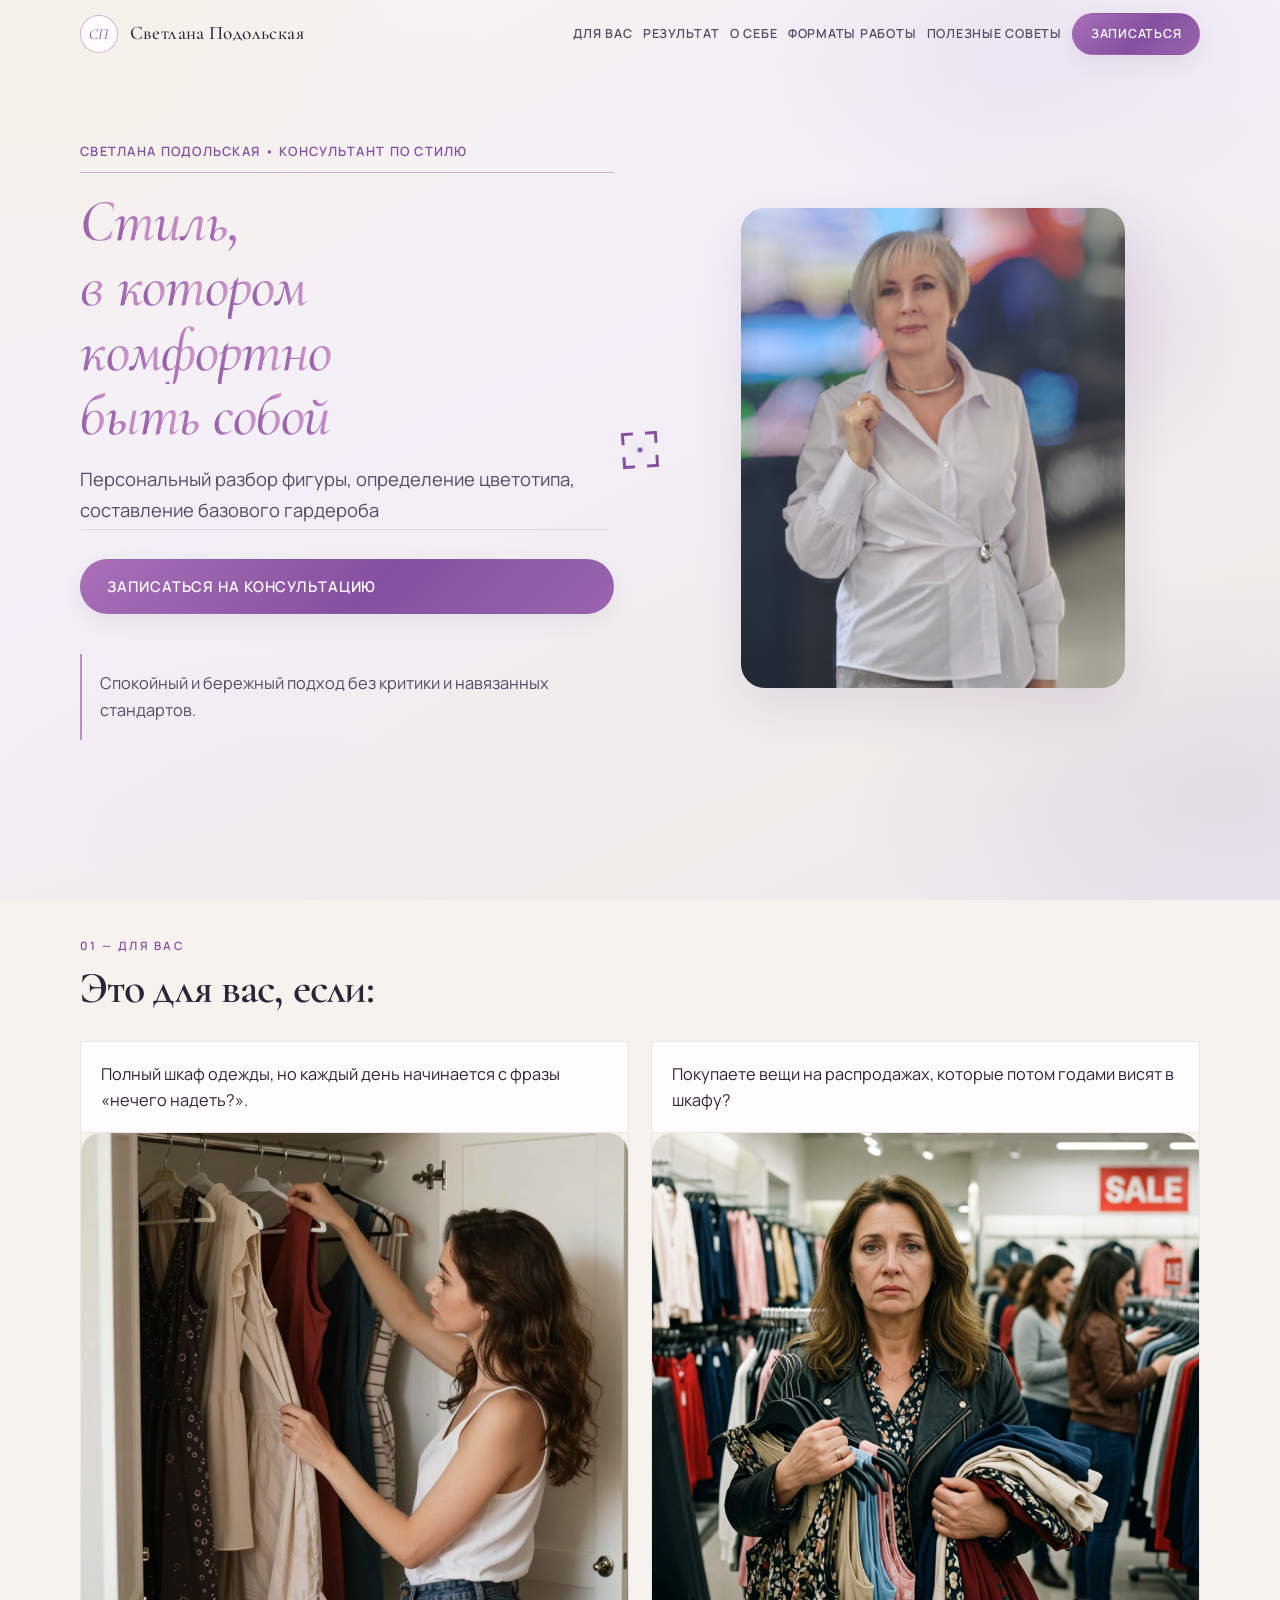
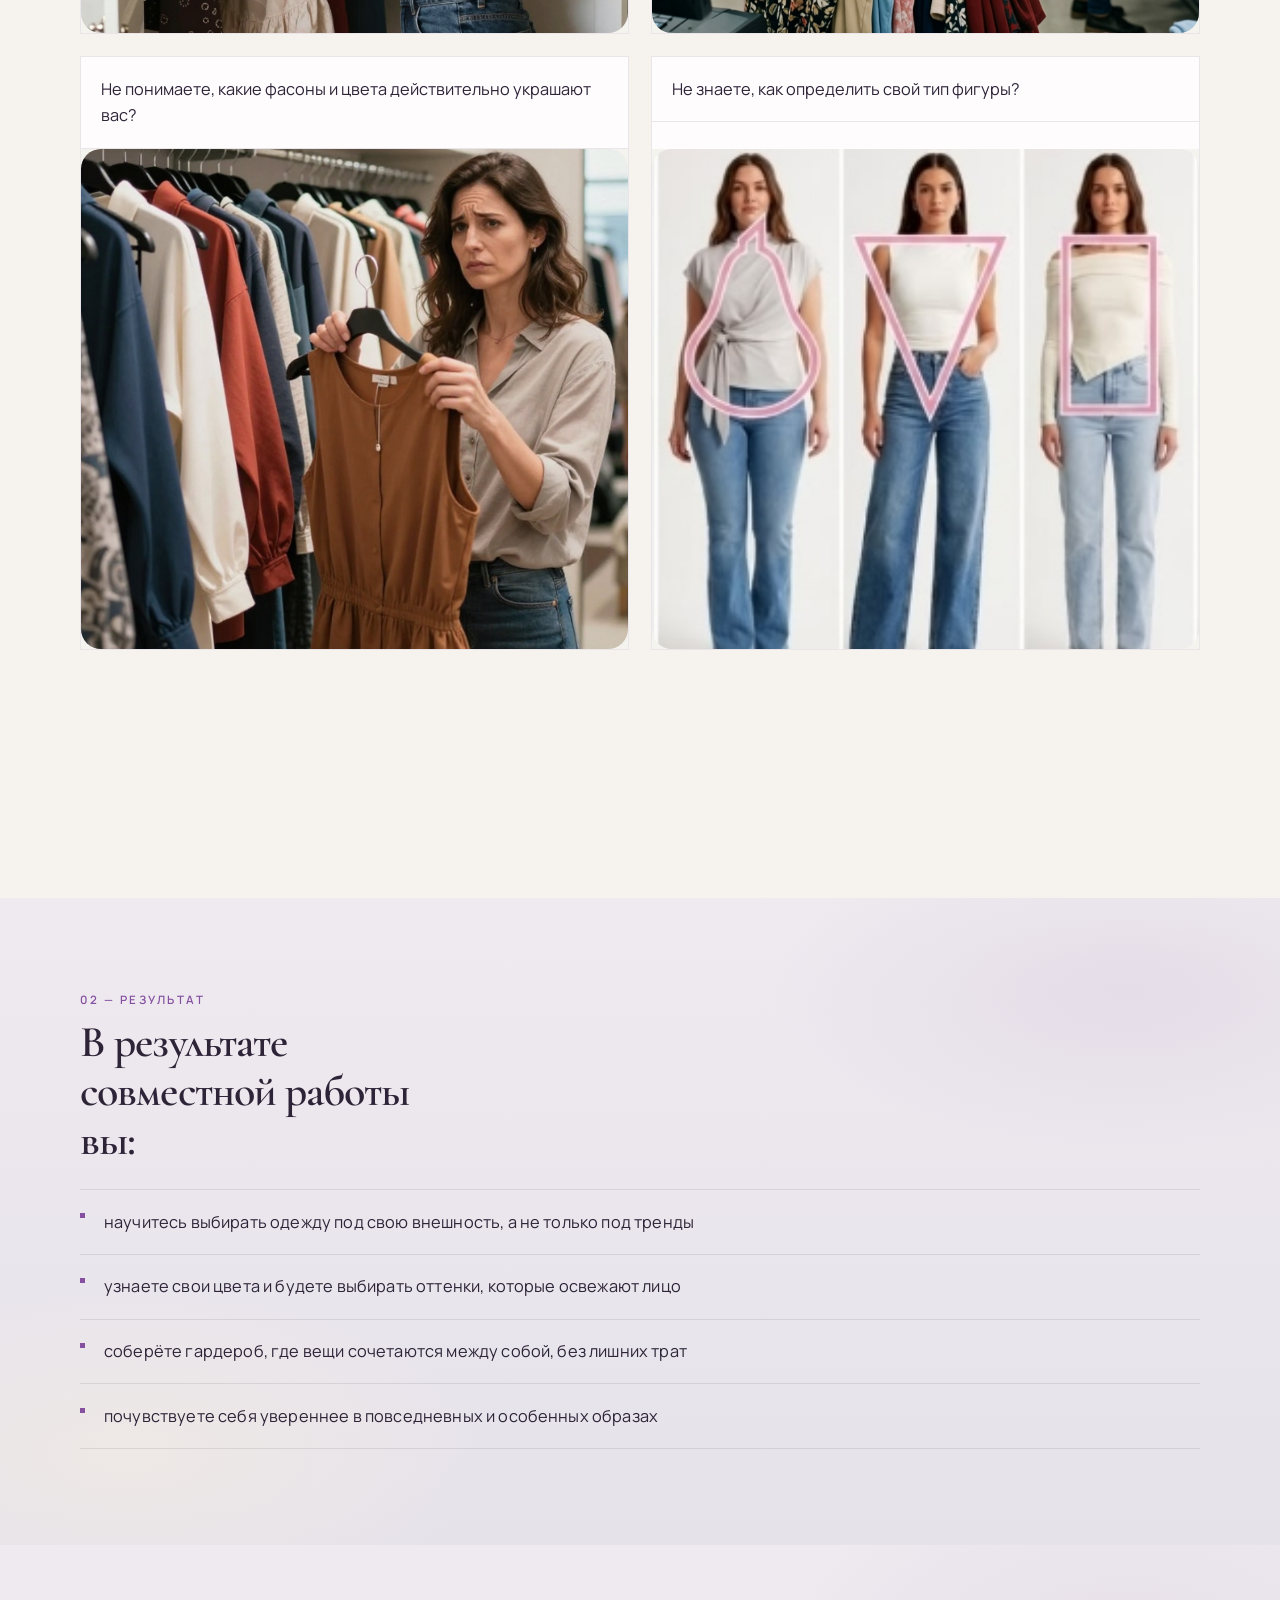
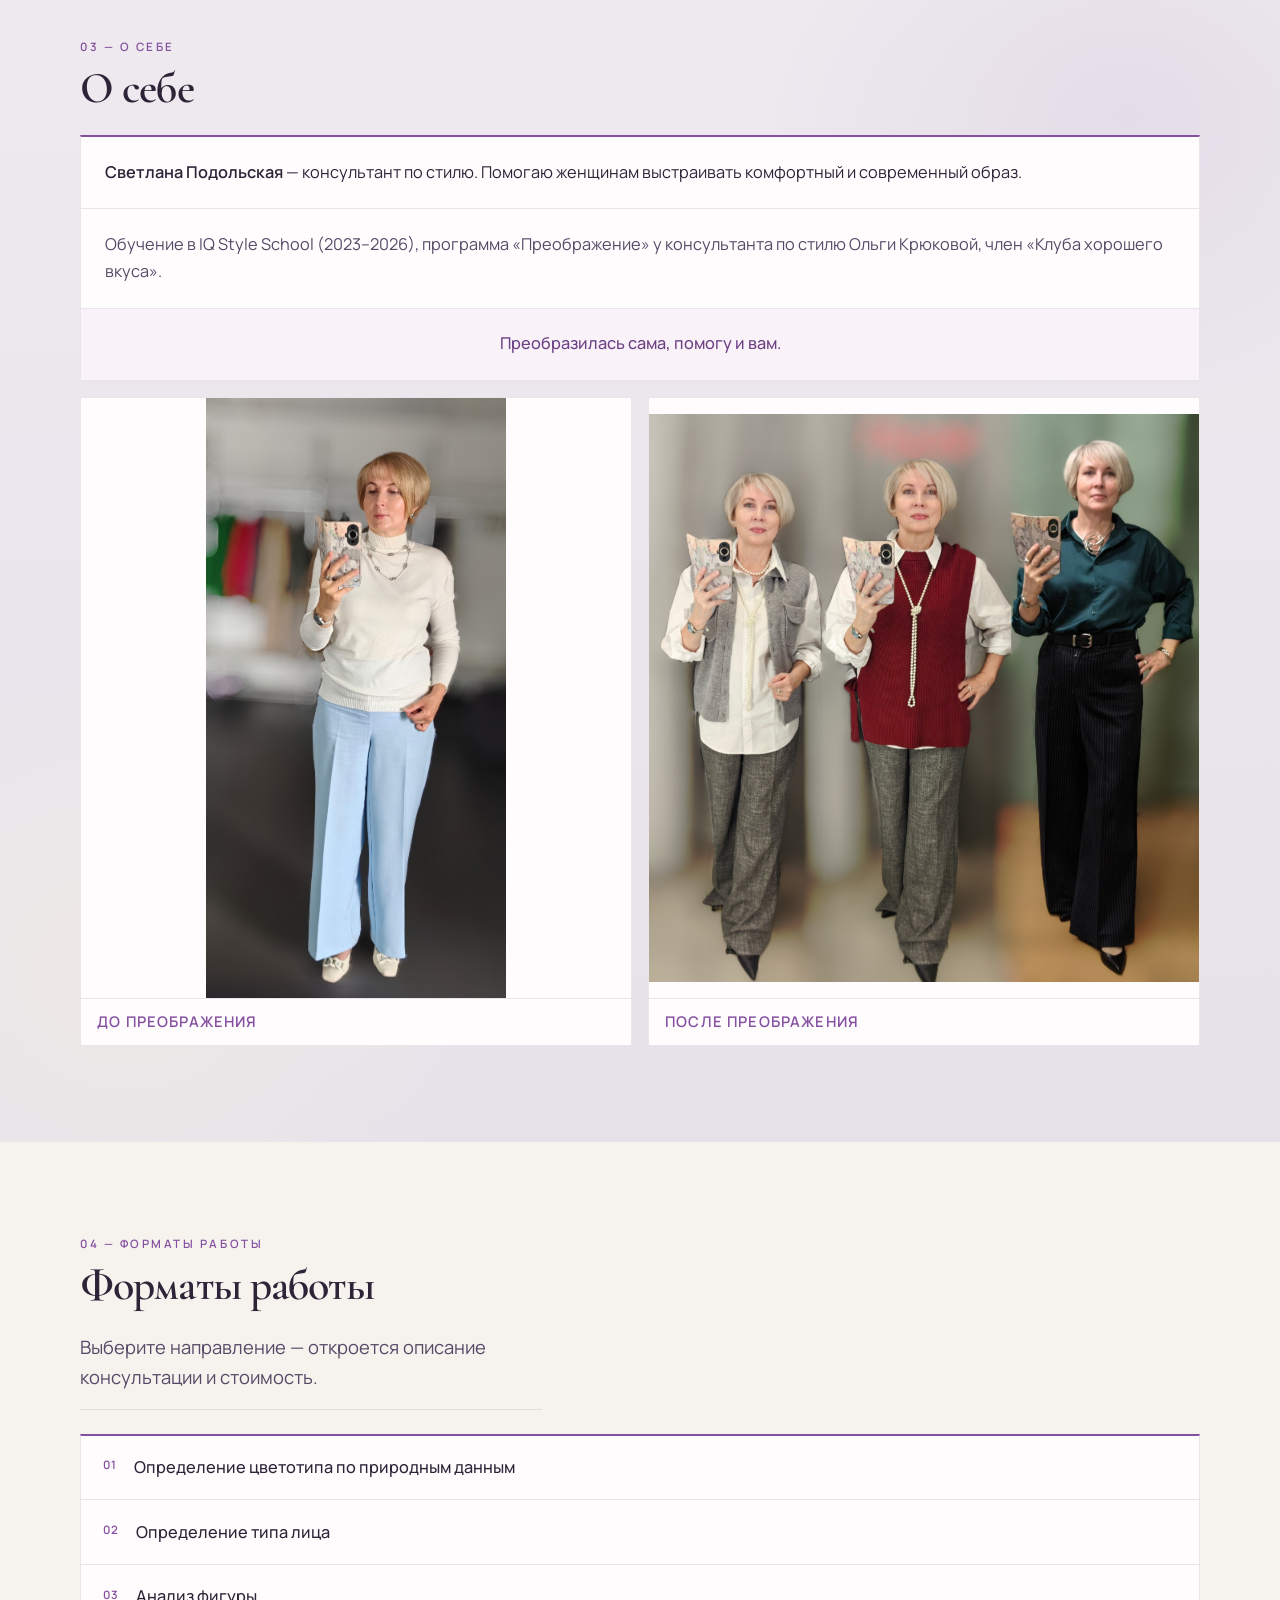
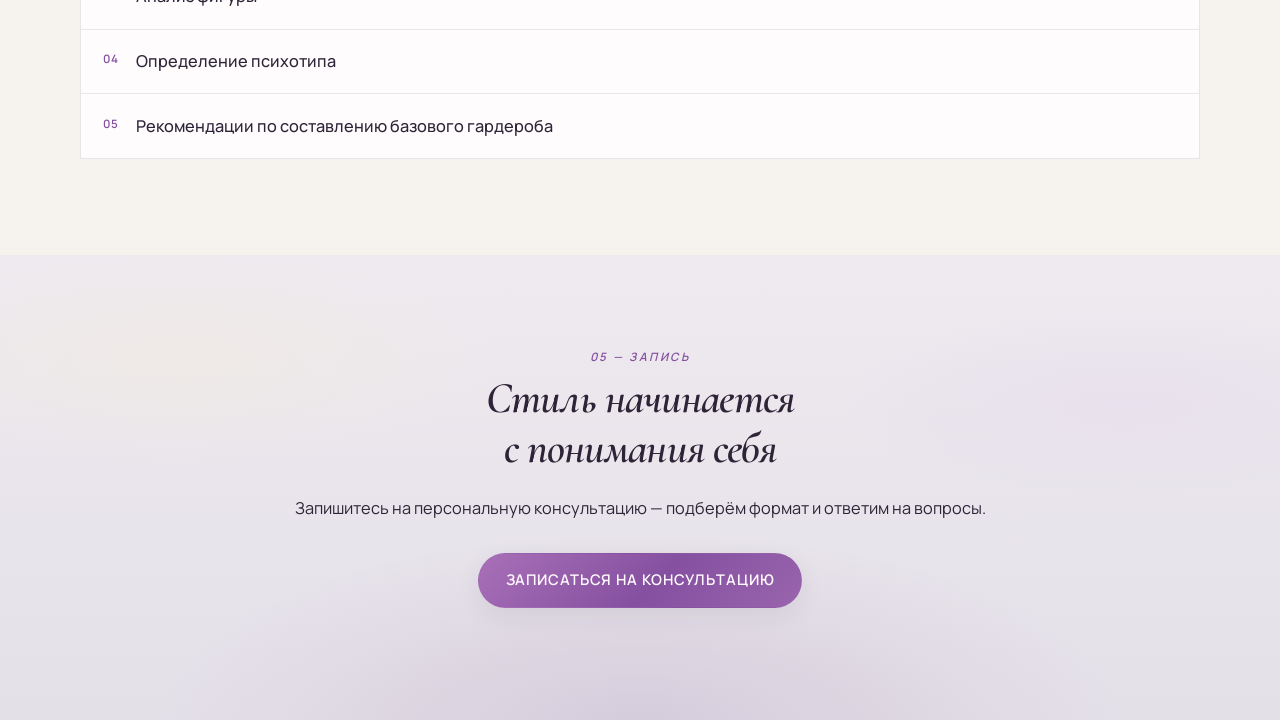
==== index.html @ 1ff4687b "изменили  описание карточке при выборе услуги" ====
﻿<!DOCTYPE html>

<html lang="ru">

<head>

  <meta charset="UTF-8">

  <meta name="viewport" content="width=device-width, initial-scale=1.0">

  <title>Светлана Подольская — консультант по стилю</title>

  <meta name="description" content="Консультации по стилю без давления и шаблонов. Разбор гардероба, подбор цветов и фасонов, бережный подход.">

  <link rel="preconnect" href="https://fonts.googleapis.com">

  <link rel="preconnect" href="https://fonts.gstatic.com" crossorigin>

  <link href="https://fonts.googleapis.com/css2?family=Cormorant+Garamond:ital,wght@0,500;0,600;1,500;1,600&family=Manrope:wght@400;500;600&display=swap" rel="stylesheet">

  <link rel="stylesheet" href="styles.css">

  <link rel="stylesheet" href="gradient-text.css">

  <link rel="stylesheet" href="target-cursor.css">

  <script>document.documentElement.classList.add("js");</script>

</head>

<body>

  <header class="site-header" data-site-header>

    <div class="site-header__bar container">

      <a href="#top" class="site-header__brand">

        <span class="site-header__monogram" aria-hidden="true">СП</span>

        <span class="site-header__name">Светлана Подольская</span>

      </a>

      <button type="button" class="site-header__toggle" data-nav-toggle aria-expanded="false" aria-controls="site-nav-panel">

        <span class="visually-hidden">Меню</span>

        <span class="site-header__toggle-bar" aria-hidden="true"></span>

        <span class="site-header__toggle-bar" aria-hidden="true"></span>

      </button>

      <nav class="site-header__nav" id="site-nav-panel" data-nav-panel aria-label="Основное меню">

        <a href="#requests">Для вас</a>

        <a href="#results">Результат</a>

        <a href="#about">О себе</a>

        <a href="#formats">Форматы работы</a>

        <a href="tips.html">Полезные советы</a>

        <a href="#" class="site-header__nav-cta" data-booking-open>Записаться</a>

      </nav>

    </div>

  </header>



  <header class="hero" id="top">

    <div class="container hero__content">

      <div class="hero__text">

        <p class="hero__meta">Светлана Подольская • консультант по стилю</p>

        <h1 class="split-text gradient-text" data-split-text data-gradient-text>

          <span class="split-line">Стиль,</span>

          <span class="split-line">в котором</span>

          <span class="split-line">комфортно</span>

          <span class="split-line">быть собой</span>

        </h1>

        <p class="lead">Персональный разбор фигуры, определение цветотипа, составление базового гардероба</p>

        <a href="#" class="btn" data-booking-open>Записаться на консультацию</a>

        <p class="hero__note">Спокойный и бережный подход без критики и навязанных стандартов.</p>

      </div>

      <div class="hero__photo" aria-label="Фото Светланы">

        <img src="image/Sveta2.jpg" alt="Светлана Подольская, консультант по стилю" width="720" height="900">

      </div>

    </div>

  </header>



  <main>

    <section class="section" id="requests">

      <div class="container">

        <h2 class="reveal section-title">Это для вас, если:</h2>

        <div class="for-you-gallery reveal-stagger" role="group" aria-label="Ситуации, с которыми можно обратиться">

          <article class="for-you-card reveal">

            <p class="for-you-card__text">Полный шкаф одежды, но каждый день начинается с фразы «нечего надеть?».</p>

            <div class="for-you-card__media">

              <img src="image/1%20skaf.jpg" alt="Переполненный шкаф с одеждой" width="800" height="500" loading="lazy">

            </div>

          </article>

          <article class="for-you-card reveal">

            <p class="for-you-card__text">Покупаете вещи на распродажах, которые потом годами висят в шкафу?</p>

            <div class="for-you-card__media">

              <img src="image/2sale.jpg" alt="Одежда, купленная на распродаже" width="800" height="500" loading="lazy">

            </div>

          </article>

          <article class="for-you-card reveal">

            <p class="for-you-card__text">Не понимаете, какие фасоны и цвета действительно украшают вас?</p>

            <div class="for-you-card__media">

              <img src="image/3color.jpg" alt="Подбор цветов в гардеробе" width="800" height="500" loading="lazy">

            </div>

          </article>

          <article class="for-you-card reveal">

            <p class="for-you-card__text">Не знаете, как определить свой тип фигуры?</p>

            <div class="for-you-card__media">

              <img src="image/4.body2.jpg" alt="Определение типа фигуры" width="800" height="500" loading="lazy">

            </div>

          </article>

        </div>

        <p class="section__note reveal">Часто вещи не работают из‑за импульсных покупок, трендов «не про вас» и цветов, которые глушат внешность — с этим мы и разбираемся на консультации.</p>

      </div>

    </section>



    <section class="section section--alt" id="results">

      <div class="container">

        <h2 class="reveal section-title">В результате совместной работы вы:</h2>

        <ul class="list reveal-stagger">

          <li class="reveal">научитесь выбирать одежду под свою внешность, а не только под тренды</li>

          <li class="reveal">узнаете свои цвета и будете выбирать оттенки, которые освежают лицо</li>

          <li class="reveal">соберёте гардероб, где вещи сочетаются между собой, без лишних трат</li>

          <li class="reveal">почувствуете себя увереннее в повседневных и особенных образах</li>

        </ul>

      </div>

    </section>



    <section class="section section--alt" id="about">

      <div class="container">

        <h2 class="reveal section-title">О себе</h2>

        <div class="about__content reveal">

          <div class="about__intro">

            <p class="about__lead"><strong>Светлана Подольская</strong> — консультант по стилю. Помогаю женщинам выстраивать комфортный и современный образ.</p>

            <p class="about__creds">Обучение в IQ Style School (2023–2026), программа «Преображение» у консультанта по стилю Ольги Крюковой, член «Клуба хорошего вкуса».</p>

            <p class="about__tagline">Преобразилась сама, помогу и вам.</p>

          </div>

          <div class="about-ba reveal-stagger" role="group" aria-label="Фотографии из практики">

          <figure class="about-ba__item reveal">

            <img src="image/to11.jpg" alt="До преображения" width="600" height="600" loading="lazy">

            <figcaption>До преображения</figcaption>

          </figure>

          <figure class="about-ba__item reveal">

            <img src="image/after2.jpg" alt="После преображения" width="600" height="600" loading="lazy">

            <figcaption>После преображения</figcaption>

          </figure>

          </div>

        </div>

      </div>

    </section>



    <section class="section" id="formats">

      <div class="container">

        <h2 class="reveal section-title">Форматы работы</h2>

        <p class="section-lead reveal">Выберите направление — откроется описание консультации и стоимость.</p>

        <div class="service-grid reveal-stagger" role="list">

          <button type="button" class="service-card reveal" data-service="colortype" role="listitem">

            <span class="service-card__num">01</span>

            <span class="service-card__title">Определение цветотипа по природным данным</span>

          </button>

          <button type="button" class="service-card reveal" data-service="face" role="listitem">

            <span class="service-card__num">02</span>

            <span class="service-card__title">Определение типа лица</span>

          </button>

          <button type="button" class="service-card reveal" data-service="figure" role="listitem">

            <span class="service-card__num">03</span>

            <span class="service-card__title">Анализ фигуры</span>

          </button>

          <button type="button" class="service-card reveal" data-service="psychotype" role="listitem">

            <span class="service-card__num">04</span>

            <span class="service-card__title">Определение психотипа</span>

          </button>

          <button type="button" class="service-card reveal" data-service="wardrobe" role="listitem">

            <span class="service-card__num">05</span>

            <span class="service-card__title">Рекомендации по составлению базового гардероба</span>

          </button>

        </div>

      </div>

    </section>

  </main>



  <footer class="section final" id="contact">

    <div class="container">

      <h2 class="reveal section-title">Стиль начинается<br>с понимания себя</h2>

      <p class="reveal">

        Запишитесь на персональную консультацию — подберём формат и ответим на вопросы.

      </p>

      <a href="#" class="btn reveal" data-booking-open>Записаться на консультацию</a>

    </div>

  </footer>

  <div class="service-modal" id="service-modal" hidden aria-hidden="true">

    <div class="service-modal__backdrop" data-service-close tabindex="-1" aria-hidden="true"></div>

    <div class="service-modal__dialog" role="dialog" aria-modal="true" aria-labelledby="service-modal-title">

      <button type="button" class="service-modal__close" data-service-close aria-label="Закрыть">

        <span aria-hidden="true">&times;</span>

      </button>

      <h2 class="service-modal__title" id="service-modal-title"></h2>

      <p class="service-modal__desc" id="service-modal-desc"></p>

      <div class="service-modal__meta">

        <p class="service-modal__price-row"><span>Стоимость услуги</span> <strong id="service-modal-price"></strong></p>

        <p class="service-modal__format-row"><span>Формат</span> онлайн / офлайн</p>

      </div>

      <button type="button" class="btn btn--full" data-service-booking>Записаться на консультацию</button>

    </div>

  </div>

  <div class="booking-modal" id="booking-modal" hidden aria-hidden="true">

    <div class="booking-modal__backdrop" data-booking-close tabindex="-1" aria-hidden="true"></div>

    <div class="booking-modal__dialog" role="dialog" aria-modal="true" aria-labelledby="booking-modal-title">

      <button type="button" class="booking-modal__close" data-booking-close aria-label="Закрыть">

        <span aria-hidden="true">&times;</span>

      </button>

      <h2 class="booking-modal__title" id="booking-modal-title">Запись на консультацию</h2>

      <p class="booking-modal__lead">Оставьте контакты — свяжусь с вами, чтобы обсудить запрос.</p>



      <form class="booking-form" id="booking-form" novalidate>

        <input type="hidden" name="_subject" value="Новая заявка с сайта — консультация">

        <input type="hidden" name="_template" value="table">

        <input type="hidden" name="_captcha" value="false">

        <input type="hidden" name="_replyto" value="">

        <input type="text" name="_honey" class="visually-hidden" tabindex="-1" autocomplete="off" aria-hidden="true">

        <div class="booking-form__field">

          <label class="booking-form__label" for="booking-name">Имя</label>

          <input class="booking-form__input" type="text" id="booking-name" name="name" autocomplete="name" required placeholder="Как к вам обращаться">

        </div>

        <div class="booking-form__field">

          <label class="booking-form__label" for="booking-email">Почта</label>

          <input class="booking-form__input" type="email" id="booking-email" name="email" autocomplete="email" required placeholder="example@mail.ru">

        </div>

        <div class="booking-form__field">

          <label class="booking-form__label" for="booking-phone">Номер телефона</label>

          <input class="booking-form__input" type="tel" id="booking-phone" name="phone" autocomplete="tel" required placeholder="+7 (___) ___-__-__">

        </div>

        <fieldset class="booking-form__field booking-form__field--services">

          <legend class="booking-form__label">Выберите услугу</legend>

          <div class="booking-form__services" id="booking-services">

            <label class="booking-form__checkbox">

              <input type="radio" name="service" value="colortype" required>

              <span>Определение цветотипа по природным данным — 3 тыс. руб.</span>

            </label>

            <label class="booking-form__checkbox">

              <input type="radio" name="service" value="face">

              <span>Определение типа лица — 3 тыс. руб.</span>

            </label>

            <label class="booking-form__checkbox">

              <input type="radio" name="service" value="figure">

              <span>Анализ фигуры — 3 тыс. руб.</span>

            </label>

            <label class="booking-form__checkbox">

              <input type="radio" name="service" value="psychotype">

              <span>Определение психотипа — 3 тыс. руб.</span>

            </label>

            <label class="booking-form__checkbox">

              <input type="radio" name="service" value="wardrobe">

              <span>Рекомендации по составлению базового гардероба — 3 тыс. руб.</span>

            </label>

            <label class="booking-form__checkbox booking-form__checkbox--package">

              <input type="radio" name="service" value="package">

              <span>Полный пакет услуг — 12 тыс. руб.</span>

            </label>

          </div>

        </fieldset>

        <div class="booking-form__field">

          <label class="booking-form__label" for="booking-purpose">Дополнительно <span class="booking-form__optional">(необязательно)</span></label>

          <textarea class="booking-form__input booking-form__textarea" id="booking-purpose" name="purpose" rows="3" placeholder="Например: удобное время для связи, особые пожелания"></textarea>

        </div>

        <div class="booking-form__field booking-form__field--checkbox">

          <label class="booking-form__checkbox">

            <input type="checkbox" id="booking-consent" name="consent" value="Да" required>

            <span>Даю согласие на обработку моих персональных данных</span>

          </label>

        </div>

        <p class="booking-form__error" id="booking-form-error" hidden></p>

        <p class="booking-form__success" id="booking-form-success" hidden>Спасибо! Заявка отправлена. Скоро свяжусь с вами.</p>

        <button type="submit" class="btn btn--full booking-form__submit" id="booking-submit">Отправить заявку</button>

      </form>

    </div>

  </div>



  <script src="https://cdn.jsdelivr.net/npm/gsap@3.12.7/dist/gsap.min.js" defer></script>

  <script src="target-cursor.js" defer></script>

  <script src="split-text.js" defer></script>

  <script src="gradient-text.js" defer></script>

  <script src="nav.js" defer></script>

  <script src="form-config.js" defer></script>

  <script src="service-modal.js" defer></script>

  <script src="booking-modal.js" defer></script>

  <script src="script.js" defer></script>

</body>

</html>
---- styles.css ----
:root {
  /* фон: кремово-бежевый + фиолетово-лавандовый, без зерна */
  --cream: #f6f3ef;
  --beige: #f0ede8;
  --beige-deep: #e8e5de;
  --blush: #f0ecef;
  --blush-deep: #e8e4ea;
  --rose-mist: #f5e8f0;
  --section-alt: #eeeaef;
  --color-card-surface: #faf8f5;
  --color-card-inner: #f5f3ee;
  --gradient-page:
    radial-gradient(ellipse 58% 50% at 5% 8%, rgba(245, 240, 232, 0.95) 0%, transparent 58%),
    radial-gradient(ellipse 52% 46% at 95% 88%, rgba(109, 66, 133, 0.08) 0%, transparent 56%),
    radial-gradient(ellipse 44% 38% at 80% 6%, rgba(228, 215, 238, 0.48) 0%, transparent 54%),
    radial-gradient(ellipse 38% 34% at 18% 90%, rgba(245, 232, 242, 0.32) 0%, transparent 52%),
    linear-gradient(155deg, #f7f4ef 0%, #f3eff8 42%, #f0ece8 78%, #ebe8f2 100%);
  --gradient-section:
    radial-gradient(ellipse 50% 44% at 88% 14%, rgba(133, 80, 160, 0.08) 0%, transparent 56%),
    radial-gradient(ellipse 52% 48% at 10% 86%, rgba(240, 235, 228, 0.75) 0%, transparent 54%),
    linear-gradient(180deg, #eeeaef 0%, #e6e2ea 100%);
  --gradient-nav-band:
    radial-gradient(ellipse 85% 100% at 50% 50%, rgba(109, 66, 133, 0.06) 0%, transparent 72%),
    linear-gradient(90deg, rgba(247, 243, 236, 0.72) 0%, rgba(240, 232, 246, 0.58) 50%, rgba(245, 240, 248, 0.68) 100%);
  --gradient-final:
    radial-gradient(ellipse 65% 70% at 50% 100%, rgba(109, 66, 133, 0.12) 0%, transparent 58%),
    radial-gradient(ellipse 48% 42% at 14% 22%, rgba(240, 235, 228, 0.7) 0%, transparent 55%),
    radial-gradient(ellipse 42% 38% at 88% 32%, rgba(228, 215, 238, 0.38) 0%, transparent 52%),
    linear-gradient(180deg, #eeeaef 0%, #e4e0e8 100%);
  --gradient-color-examples:
    radial-gradient(ellipse 70% 55% at 50% 35%, rgba(252, 250, 246, 0.92) 0%, transparent 65%),
    radial-gradient(ellipse 58% 48% at 92% 78%, rgba(133, 80, 160, 0.06) 0%, transparent 58%),
    linear-gradient(180deg, #f2f0e9 0%, #ebe8f2 100%);
  --glass: rgba(255, 252, 248, 0.64);
  --glass-border: rgba(255, 255, 255, 0.8);
  --glass-blur: blur(14px);
  --gradient-btn: linear-gradient(135deg, #a970b8 0%, #8550a0 55%, #9a65ad 100%);
  --gradient-btn-hover: linear-gradient(135deg, #9b62ab 0%, #744391 55%, #8d58a0 100%);
  /* текст */
  --ink: #2e2438;
  --ink-muted: #564a66;
  --ink-soft: #756882;
  /* акцент: фиолетовый */
  --violet: #8550a0;
  --violet-deep: #6d4285;
  --violet-hover: #5c3670;
  --accent: var(--violet);
  --accent-muted: #b88fc9;
  --paper: #fffcfe;
  --on-accent: #fffafd;
  --line: rgba(46, 36, 56, 0.1);
  --line-strong: rgba(133, 80, 160, 0.4);
  --shadow: 0 18px 50px rgba(109, 66, 133, 0.12);
  --shadow-soft: 0 8px 24px rgba(46, 36, 56, 0.07);
  --header-h: 4.25rem;
  /* типографика */
  --font-display: "Cormorant Garamond", "Times New Roman", serif;
  --font-body: "Manrope", "Segoe UI", sans-serif;
  --text-body: 1.02rem;
  --text-small: 0.92rem;
  --text-label: 0.72rem;
  --text-lead: clamp(1.05rem, 2vw, 1.15rem);
  --text-h1: clamp(2.4rem, 5.5vw, 3.75rem);
  --text-h2: clamp(1.85rem, 3.8vw, 2.75rem);
  --text-h3: 1.05rem;
  --text-card: 1.15rem;
  --text-faq-quote: 1.25rem;
  --radius: 1.25rem;
  --radius-sharp: 0;
  --radius-ui: 0.2rem;
  --radius-pill: 999px;
  /* legacy aliases */
  --milk: var(--cream);
  --powder: var(--blush-deep);
  --warm-gray: var(--ink-soft);
  --text: var(--ink);
  --white: var(--paper);
  --wine: var(--violet);
  --wine-hover: var(--violet-hover);
  --champagne: var(--accent-muted);
}

*,
*::before,
*::after {
  box-sizing: border-box;
}

html {
  scroll-behavior: smooth;
}

html,
body {
  margin: 0;
  padding: 0;
}

body {
  font-family: var(--font-body);
  color: var(--ink);
  background-color: var(--cream);
  background-image: var(--gradient-page);
  background-attachment: fixed;
  line-height: 1.75;
  font-size: var(--text-body);
}

body.nav-open,
body.booking-open,
body.service-open {
  overflow: hidden;
}

.visually-hidden {
  position: absolute;
  width: 1px;
  height: 1px;
  padding: 0;
  margin: -1px;
  overflow: hidden;
  clip: rect(0, 0, 0, 0);
  white-space: nowrap;
  border: 0;
}

img {
  max-width: 100%;
  display: block;
  border-radius: var(--radius);
}

.container {
  width: min(1120px, 92%);
  margin: 0 auto;
}

.section {
  padding: clamp(4rem, 10vw, 6rem) 0;
  position: relative;
}

.section[id],
.hero[id] {
  scroll-margin-top: calc(var(--header-h) + 1rem);
}

.section--alt {
  background-color: var(--section-alt);
  background-image: var(--gradient-section);
}

.section-title {
  max-width: 18ch;
}

#requests h2::before,
#results h2::before,
#about h2::before,
#formats h2::before,
#contact h2::before,
#tips h1::before {
  display: block;
  font-family: var(--font-body);
  font-size: var(--text-label);
  font-weight: 600;
  letter-spacing: 0.22em;
  text-transform: uppercase;
  color: var(--violet);
  margin-bottom: 0.65rem;
}

#requests h2::before { content: "01 — для вас"; }
#results h2::before { content: "02 — результат"; }
#about h2::before { content: "03 — о себе"; }
#formats h2::before { content: "04 — форматы работы"; }
#contact h2::before,
.final h2::before { content: "05 — запись"; }
#tips h1::before { content: "полезные советы"; }

.section-lead {
  font-family: var(--font-body);
  font-size: var(--text-lead);
  font-style: normal;
  font-weight: 400;
  color: var(--ink-muted);
  margin: 0 0 1.25rem;
  padding-bottom: 1rem;
  max-width: 42ch;
  line-height: 1.65;
  border-bottom: 1px solid var(--line);
}

.prose-block {
  width: 100%;
  margin-bottom: 1.75rem;
  padding: 1.35rem 0 1.35rem 1.35rem;
  border-top: 1px solid var(--line);
  border-bottom: 1px solid var(--line);
  border-left: 2px solid var(--violet);
}

.prose-block p {
  margin: 0 0 1rem;
  font-family: var(--font-body);
  font-size: var(--text-body);
  font-weight: 400;
  color: var(--ink);
  line-height: 1.75;
  max-width: none;
}

.prose-block p:last-child {
  margin-bottom: 0;
}

.about__content {
  display: grid;
  gap: 1rem;
}

.about__intro {
  border: 1px solid var(--line);
  border-top: 2px solid var(--violet);
  background: var(--paper);
}

.about__lead,
.about__creds,
.about__tagline {
  margin: 0;
  padding: 1.35rem 1.5rem;
  font-family: var(--font-body);
  line-height: 1.7;
}

.about__lead {
  font-size: var(--text-body);
  color: var(--ink);
  border-bottom: 1px solid var(--line);
}

.about__lead strong {
  font-weight: 600;
  color: var(--ink);
}

.about__creds {
  font-size: var(--text-body);
  color: var(--ink-muted);
  border-bottom: 1px solid var(--line);
}

.about__tagline {
  font-size: var(--text-body);
  font-style: normal;
  font-weight: 500;
  text-align: center;
  color: var(--violet-deep);
  background: rgba(133, 80, 160, 0.05);
}

h1,
h2,
h3 {
  font-family: var(--font-display);
  line-height: 1.12;
  font-weight: 600;
  margin: 0 0 1rem;
  color: var(--ink);
  letter-spacing: -0.02em;
}

h1 {
  font-size: var(--text-h1);
  font-style: italic;
  font-weight: 500;
  line-height: 1.08;
}

/* SplitText: буквы главного заголовка (текст виден до запуска скрипта) */
.split-text {
  overflow: hidden;
  display: block;
}

.split-line {
  display: block;
}

.split-text .split-char {
  display: inline-block;
  opacity: 0;
  transform: translateY(40px);
  will-change: transform, opacity;
}

.split-text--animate .split-char {
  animation: splitCharIn 1.25s cubic-bezier(0.22, 1, 0.36, 1) forwards;
}

@keyframes splitCharIn {
  to {
    opacity: 1;
    transform: translateY(0);
  }
}

h2 {
  font-size: var(--text-h2);
  margin-bottom: 1.35rem;
}

h3 {
  font-family: var(--font-body);
  font-size: var(--text-h3);
  font-weight: 600;
  letter-spacing: 0.02em;
  margin-bottom: 0.5rem;
  color: var(--violet-deep);
}

p {
  margin: 0 0 1rem;
}

.lead {
  font-size: var(--text-lead);
  max-width: 48ch;
  color: var(--ink-muted);
  line-height: 1.65;
  font-style: normal;
  padding-bottom: 0.25rem;
  border-bottom: 1px solid var(--line);
}

/* ——— Шапка: премиальная липкая навигация ——— */
.site-header {
  position: fixed;
  inset: 0 0 auto;
  z-index: 1000;
  transition: background 0.35s ease, box-shadow 0.35s ease, border-color 0.35s ease;
  border-bottom: 1px solid transparent;
}

.site-header--scrolled,
.site-header--open {
  background: rgba(246, 243, 239, 0.92);
  backdrop-filter: var(--glass-blur);
  -webkit-backdrop-filter: var(--glass-blur);
  border-bottom-color: var(--line);
  box-shadow: var(--shadow-soft);
}

.site-header__bar {
  display: flex;
  align-items: center;
  justify-content: space-between;
  gap: 1rem;
  min-height: var(--header-h);
}

.site-header__brand {
  display: inline-flex;
  align-items: center;
  gap: 0.75rem;
  text-decoration: none;
  color: var(--ink);
  min-width: 0;
}

.site-header__monogram {
  display: grid;
  place-items: center;
  width: 2.35rem;
  height: 2.35rem;
  border-radius: 50%;
  border: 1px solid var(--line-strong);
  font-family: var(--font-display);
  font-size: 0.95rem;
  font-style: italic;
  color: var(--violet);
  background: var(--paper);
  flex-shrink: 0;
}

.site-header__name {
  font-family: var(--font-display);
  font-size: clamp(1rem, 2.5vw, 1.2rem);
  font-weight: 500;
  letter-spacing: 0.02em;
  white-space: nowrap;
  overflow: hidden;
  text-overflow: ellipsis;
}

.site-header__toggle {
  display: none;
  flex-direction: column;
  justify-content: center;
  gap: 0.35rem;
  width: 2.75rem;
  height: 2.75rem;
  padding: 0;
  border: 1px solid var(--line);
  border-radius: 50%;
  background: var(--paper);
  cursor: pointer;
}

.site-header__toggle-bar {
  display: block;
  width: 1rem;
  height: 1px;
  margin-inline: auto;
  background: var(--ink);
  transition: transform 0.3s ease, opacity 0.3s ease;
}

.site-header--open .site-header__toggle-bar:first-of-type {
  transform: translateY(0.4rem) rotate(45deg);
}

.site-header--open .site-header__toggle-bar:last-of-type {
  transform: translateY(-0.05rem) rotate(-45deg);
}

.site-header__nav {
  display: flex;
  flex-wrap: wrap;
  align-items: center;
  justify-content: flex-end;
  gap: 0.4rem 0.65rem;
  max-width: min(100%, 52rem);
}

.site-header__nav a {
  position: relative;
  font-size: clamp(0.68rem, 1.1vw, 0.78rem);
  font-weight: 600;
  letter-spacing: 0.06em;
  text-transform: uppercase;
  text-decoration: none;
  color: var(--ink-muted);
  padding: 0.35rem 0;
  transition: color 0.25s ease;
}

.site-header__nav a::after {
  content: "";
  position: absolute;
  left: 0;
  bottom: 0;
  width: 100%;
  height: 1px;
  background: var(--accent-muted);
  transform: scaleX(0);
  transform-origin: left;
  transition: transform 0.3s ease;
}

.site-header__nav a:not(.site-header__nav-cta):hover,
.site-header__nav a:not(.site-header__nav-cta):focus-visible {
  color: var(--violet-deep);
}

.site-header__nav a:not(.site-header__nav-cta):hover::after,
.site-header__nav a:not(.site-header__nav-cta):focus-visible::after {
  transform: scaleX(1);
}

.site-header__nav a:focus-visible {
  outline: none;
}

.site-header__nav-cta {
  padding: 0.55rem 1.1rem !important;
  border-radius: var(--radius-pill);
  background: var(--gradient-btn) !important;
  color: var(--on-accent) !important;
  border: 1px solid transparent;
  box-shadow: var(--shadow-soft);
}

.site-header__nav-cta::after {
  display: none;
}

.site-header__nav-cta:hover,
.site-header__nav-cta:focus-visible {
  background: var(--gradient-btn-hover) !important;
  color: var(--on-accent) !important;
}

.hero {
  padding: calc(var(--header-h) + clamp(2rem, 6vw, 3rem)) 0 clamp(2.5rem, 6vw, 4rem);
  position: relative;
  overflow: hidden;
}

.hero::before {
  content: "";
  position: absolute;
  width: min(48vw, 32rem);
  height: min(48vw, 32rem);
  right: -6%;
  top: 8%;
  border-radius: 50%;
  background: radial-gradient(circle, rgba(133, 80, 160, 0.12) 0%, rgba(240, 235, 228, 0.2) 45%, transparent 72%);
  pointer-events: none;
}

.hero__content {
  display: grid;
  grid-template-columns: minmax(0, 1fr) minmax(0, 1fr);
  gap: clamp(2rem, 4vw, 3.5rem);
  align-items: stretch;
  min-height: clamp(26rem, 68vh, 38rem);
}

.hero__text {
  display: flex;
  flex-direction: column;
  justify-content: center;
  align-self: stretch;
  max-width: 36rem;
  padding-block: clamp(0.5rem, 2vw, 1.5rem);
}

.hero__meta {
  display: inline-block;
  max-width: 100%;
  font-size: clamp(0.65rem, 1.35vw, 0.8rem);
  font-weight: 600;
  letter-spacing: 0.1em;
  text-transform: uppercase;
  color: var(--violet);
  margin-bottom: 1rem;
  padding-bottom: 0.6rem;
  border-bottom: 1px solid var(--line-strong);
  white-space: nowrap;
}

.hero__note,
.section__note {
  margin-top: 1.5rem;
  padding: 1rem 0 1rem 1.15rem;
  border-left: 2px solid var(--accent-muted);
  color: var(--ink-muted);
  font-size: var(--text-body);
  line-height: 1.65;
  max-width: 48ch;
}

.hero__photo {
  position: relative;
  display: flex;
  align-items: center;
  justify-content: center;
  align-self: stretch;
  margin: 0;
  padding: clamp(0.5rem, 2vw, 1.5rem);
  min-height: 100%;
}

.hero__photo::before {
  content: "";
  position: absolute;
  top: 50%;
  left: 50%;
  width: min(100%, 24rem);
  aspect-ratio: 4 / 5;
  max-height: min(72vh, 32rem);
  border: 1px solid var(--line-strong);
  border-radius: calc(var(--radius) + 0.25rem);
  transform: translate(-50%, -50%);
  z-index: 0;
  pointer-events: none;
}

.hero__photo img {
  position: relative;
  z-index: 1;
  display: block;
  width: min(100%, 24rem);
  aspect-ratio: 4 / 5;
  max-height: min(72vh, 32rem);
  height: auto;
  margin: 0 auto;
  object-fit: cover;
  object-position: center top;
  box-shadow: var(--shadow);
  border-radius: calc(var(--radius) + 0.25rem);
}

.btn {
  display: inline-block;
  background: var(--gradient-btn);
  color: var(--on-accent);
  text-decoration: none;
  border-radius: var(--radius-pill);
  padding: 0.85rem 1.65rem;
  font-family: var(--font-body);
  font-size: var(--text-small);
  font-weight: 600;
  letter-spacing: 0.06em;
  text-transform: uppercase;
  margin: 0.85rem 0 1rem;
  border: 1px solid transparent;
  box-shadow: var(--shadow-soft);
  transition:
    transform 0.3s cubic-bezier(0.22, 1, 0.36, 1),
    background 0.3s ease,
    box-shadow 0.3s ease;
}

.btn:hover,
.btn:focus-visible {
  transform: translateY(-3px);
  background: var(--gradient-btn-hover);
  color: var(--on-accent);
  box-shadow: var(--shadow);
  outline: none;
}

.btn--light {
  background: var(--gradient-btn);
  color: var(--on-accent);
  border-color: transparent;
  box-shadow: var(--shadow-soft);
}

.btn--light:hover,
.btn--light:focus-visible {
  background: var(--gradient-btn-hover);
  color: var(--on-accent);
  border-color: transparent;
}

.btn--full {
  width: 100%;
  text-align: center;
}

.list {
  list-style: none;
  padding: 0;
  margin: 1.5rem 0 0;
  border-top: 1px solid var(--line);
}

.list li {
  position: relative;
  padding: 1.15rem 0 1.15rem 1.5rem;
  margin: 0;
  background: transparent;
  border: none;
  border-bottom: 1px solid var(--line);
  border-radius: var(--radius-sharp);
  font-family: var(--font-body);
  font-size: var(--text-body);
  font-weight: 400;
  color: var(--ink);
  line-height: 1.65;
  letter-spacing: 0.01em;
}

.list li::before {
  content: "";
  position: absolute;
  left: 0;
  top: 1.45rem;
  width: 5px;
  height: 5px;
  background: var(--violet);
  border-radius: var(--radius-sharp);
}

.grid {
  display: grid;
  gap: 1rem;
}

.grid--three {
  grid-template-columns: repeat(3, minmax(0, 1fr));
}

.card,
.quote,
.faq-card {
  transition:
    transform 0.25s ease,
    box-shadow 0.25s ease,
    border-color 0.25s ease;
}

.color-card {
  transition: border-color 0.2s ease;
}

.card:hover,
.quote:hover,
.faq-card:hover {
  transform: translateY(-4px);
  border-color: var(--line-strong);
  box-shadow: var(--shadow);
}

.color-card:hover {
  border-color: var(--line-strong);
}

.card,
.quote {
  background: var(--glass);
  backdrop-filter: var(--glass-blur);
  -webkit-backdrop-filter: var(--glass-blur);
  border: 1px solid var(--glass-border);
  border-radius: var(--radius);
  padding: 1.25rem 1.15rem;
  font-family: var(--font-display);
  font-size: var(--text-card);
  line-height: 1.45;
  color: var(--ink-muted);
}

.card p,
.steps li p,
.faq-card p,
details p,
.price-box p {
  color: var(--ink-muted);
}

.steps {
  display: grid;
  grid-template-columns: repeat(2, minmax(0, 1fr));
  margin: 1.75rem 0 0;
  padding: 0;
  list-style: none;
  counter-reset: step;
  border: 1px solid var(--line);
}

.steps li {
  position: relative;
  margin: 0;
  padding: 1.5rem 1.35rem 1.35rem 3.75rem;
  background: var(--paper);
  border-radius: var(--radius-sharp);
  border-right: 1px solid var(--line);
  border-bottom: 1px solid var(--line);
  counter-increment: step;
}

.steps li:nth-child(2n) {
  border-right: none;
}

.steps li:nth-last-child(-n + 2) {
  border-bottom: none;
}

.steps li::before {
  content: counter(step, decimal-leading-zero);
  position: absolute;
  left: 1.25rem;
  top: 1.35rem;
  font-family: var(--font-body);
  font-size: var(--text-label);
  font-style: normal;
  font-weight: 600;
  letter-spacing: 0.14em;
  color: var(--violet);
  line-height: 1;
}

.steps li h3 {
  margin-top: 0;
  font-family: var(--font-body);
  font-size: var(--text-h3);
  font-weight: 600;
  letter-spacing: 0.04em;
  text-transform: uppercase;
  color: var(--ink);
}

.steps li p {
  margin-bottom: 0;
  font-size: var(--text-small);
  line-height: 1.6;
}

.about-ba {
  display: grid;
  grid-template-columns: repeat(2, minmax(0, 1fr));
  gap: 1rem;
  margin: 0;
}

.about-ba__item {
  display: flex;
  flex-direction: column;
  margin: 0;
  background: var(--paper);
  border: 1px solid var(--line);
  border-radius: var(--radius-sharp);
  padding: 0;
  box-shadow: none;
}

.about-ba__item img {
  display: block;
  width: 100%;
  aspect-ratio: 1;
  object-fit: contain;
  object-position: center center;
  border-radius: var(--radius-sharp);
}

.about-ba__item figcaption {
  margin: 0;
  padding: 0.85rem 1rem;
  text-align: left;
  font-family: var(--font-body);
  font-size: var(--text-small);
  font-weight: 600;
  font-style: normal;
  letter-spacing: 0.08em;
  text-transform: uppercase;
  color: var(--violet);
  line-height: 1.3;
  border-top: 1px solid var(--line);
}

.color-examples__title {
  max-width: none;
}

.color-examples__lead {
  max-width: 40ch;
  margin-bottom: 0.25rem;
}

.section--color-examples {
  background-color: var(--beige);
  background-image: var(--gradient-color-examples);
}

.section--page-top {
  padding-top: calc(var(--header-h) + clamp(2rem, 5vw, 3rem));
}

.page-back {
  margin: 0 0 1.25rem;
}

.page-back a {
  font-size: var(--text-small);
  font-weight: 600;
  letter-spacing: 0.06em;
  text-transform: uppercase;
  color: var(--violet);
  text-decoration: none;
  border-bottom: 1px solid transparent;
  transition: border-color 0.2s ease, color 0.2s ease;
}

.page-back a:hover,
.page-back a:focus-visible {
  color: var(--violet-deep);
  border-bottom-color: var(--violet);
}

.site-header__nav a[aria-current="page"] {
  color: var(--violet-deep);
}

.site-header__nav a[aria-current="page"]::after {
  transform: scaleX(1);
}

.for-you-gallery {
  display: grid;
  grid-template-columns: repeat(2, minmax(0, 1fr));
  gap: clamp(1rem, 2.5vw, 1.35rem);
  margin-top: 1.75rem;
}

.for-you-card {
  display: flex;
  flex-direction: column;
  margin: 0;
  padding: 0;
  background: var(--paper);
  border: 1px solid var(--line);
  border-radius: var(--radius-sharp);
  box-shadow: none;
}

.for-you-card__text {
  margin: 0;
  padding: 1.2rem 1.25rem;
  font-family: var(--font-body);
  font-size: var(--text-body);
  font-style: normal;
  font-weight: 400;
  line-height: 1.6;
  color: var(--ink);
  border-bottom: 1px solid var(--line);
}

.for-you-card__media {
  overflow: hidden;
  border-radius: var(--radius-sharp);
  background: var(--color-card-inner);
  line-height: 0;
  margin-top: auto;
}

.for-you-card__media img {
  display: block;
  width: 100%;
  aspect-ratio: 16 / 10;
  object-fit: cover;
  object-position: center center;
}

.color-gallery {
  display: grid;
  grid-template-columns: repeat(2, minmax(0, 1fr));
  gap: clamp(1rem, 2.5vw, 1.35rem);
  margin-top: 1.75rem;
}

.color-card {
  margin: 0;
  padding: 0;
  background: var(--paper);
  border: 1px solid var(--line);
  border-radius: var(--radius-sharp);
  box-shadow: none;
}

.color-card__media {
  overflow: hidden;
  border-radius: var(--radius-sharp);
  background: var(--color-card-inner);
  line-height: 0;
}

.color-card__media img {
  display: block;
  width: 100%;
  aspect-ratio: 16 / 9;
  object-fit: contain;
  object-position: center center;
  border-radius: 0;
}

.color-card__caption {
  margin: 0;
  padding: 0.75rem 1rem;
  font-family: var(--font-body);
  font-size: var(--text-small);
  font-style: normal;
  font-weight: 600;
  letter-spacing: 0.06em;
  text-transform: uppercase;
  color: var(--ink-muted);
  text-align: left;
  border-top: 1px solid var(--line);
}

.color-card--wide {
  grid-column: 1 / -1;
  max-width: min(100%, 32rem);
  justify-self: center;
  width: 100%;
}

.contact-block {
  margin-top: 2.5rem;
  padding-top: 1.75rem;
  border-top: 1px solid var(--line);
}

.contact-block__label {
  margin: 0 0 0.35rem;
  font-size: var(--text-label);
  font-weight: 600;
  letter-spacing: 0.18em;
  text-transform: uppercase;
  color: var(--violet);
}

.contact-block__link {
  font-family: var(--font-display);
  font-size: clamp(1.15rem, 2.5vw, 1.45rem);
  font-style: italic;
  color: var(--ink);
  text-decoration: none;
  border-bottom: 1px solid var(--line-strong);
  transition: color 0.2s ease, border-color 0.2s ease;
}

.contact-block__link:hover,
.contact-block__link:focus-visible {
  color: var(--violet-deep);
  border-bottom-color: var(--violet);
}

.quiz-teaser {
  padding: clamp(1.5rem, 4vw, 2rem);
  background: var(--paper);
  border: 1px solid var(--line);
  border-left: 2px solid var(--violet);
  border-radius: var(--radius-sharp);
  box-shadow: none;
}

.quiz-teaser--in-gallery {
  grid-column: 1 / -1;
  max-width: min(100%, 36rem);
  justify-self: center;
  width: 100%;
  text-align: center;
}

.quiz-teaser__label {
  margin: 0 0 0.65rem;
  font-family: var(--font-body);
  font-size: var(--text-label);
  font-weight: 600;
  letter-spacing: 0.22em;
  text-transform: uppercase;
  color: var(--violet);
}

.quiz-teaser__title {
  margin: 0 0 0.85rem;
  font-family: var(--font-display);
  font-size: clamp(1.65rem, 3.2vw, 2.25rem);
  font-weight: 600;
  font-style: normal;
  line-height: 1.15;
  color: var(--ink);
}

.quiz-teaser__lead {
  margin: 0 0 1.35rem;
  font-size: var(--text-lead);
  color: var(--ink-muted);
  line-height: 1.65;
}

.quiz-teaser__btn {
  width: fit-content;
  margin-inline: auto;
}

.faq-grid {
  display: grid;
  gap: 1rem;
  grid-template-columns: repeat(2, minmax(0, 1fr));
}

.faq-card {
  background: var(--glass);
  backdrop-filter: var(--glass-blur);
  -webkit-backdrop-filter: var(--glass-blur);
  border-radius: var(--radius);
  border: 1px solid var(--glass-border);
  padding: 1.25rem;
}

.faq-card h3 {
  font-family: var(--font-display);
  font-style: italic;
  font-size: var(--text-faq-quote);
  font-weight: 500;
  color: var(--ink);
}

.pricing {
  display: grid;
  grid-template-columns: 1.3fr 0.7fr;
  gap: 1.2rem;
}

.pricing > .reveal > h3 {
  font-family: var(--font-body);
  font-size: var(--text-h3);
  font-style: normal;
  font-weight: 600;
  color: var(--violet-deep);
}

.price-box {
  background: var(--paper);
  border-radius: var(--radius-sharp);
  border: 1px solid var(--line);
  border-top: 2px solid var(--violet);
  padding: 1.5rem;
  align-self: start;
  box-shadow: none;
}

.price-box span {
  display: block;
  color: var(--ink-soft);
  font-size: var(--text-small);
  margin-bottom: 0.15rem;
}

details {
  background: var(--glass);
  backdrop-filter: var(--glass-blur);
  -webkit-backdrop-filter: var(--glass-blur);
  border: 1px solid var(--glass-border);
  border-radius: 0.75rem;
  padding: 1rem 1.1rem;
  margin-bottom: 0.65rem;
}

summary {
  cursor: pointer;
  font-weight: 600;
  font-size: var(--text-small);
  color: var(--ink);
}

details[open] {
  border-color: var(--line-strong);
}

.final {
  background-color: var(--section-alt);
  background-image: var(--gradient-final);
  text-align: center;
}

.final h2 {
  font-style: italic;
  max-width: 20ch;
  margin-inline: auto;
}

.final p {
  margin-inline: auto;
  max-width: 70ch;
}

@keyframes heroFadeUp {
  from {
    opacity: 0;
    transform: translateY(18px);
  }

  to {
    opacity: 1;
    transform: translateY(0);
  }
}

html.js .hero__text > :not(.split-text) {
  opacity: 0;
  animation: heroFadeUp 0.75s ease forwards;
}

html.js .hero h1.split-text {
  opacity: 1;
}

html.js .hero__meta {
  animation-delay: 0.05s;
}

html.js .hero .lead {
  animation-delay: 0.55s;
}

html.js .hero .btn {
  animation-delay: 0.65s;
}

html.js .hero__note {
  animation-delay: 0.75s;
}

html.js .hero__photo {
  opacity: 0;
  animation: heroFadeUp 0.85s ease 0.3s forwards;
}

html.js .reveal {
  opacity: 0;
  transform: translateY(22px);
  transition:
    opacity 0.65s ease,
    transform 0.65s ease;
}

html.js .reveal.is-visible {
  opacity: 1;
  transform: translateY(0);
}

.reveal-stagger .reveal:nth-child(1) {
  transition-delay: 0s;
}

.reveal-stagger .reveal:nth-child(2) {
  transition-delay: 0.07s;
}

.reveal-stagger .reveal:nth-child(3) {
  transition-delay: 0.14s;
}

.reveal-stagger .reveal:nth-child(4) {
  transition-delay: 0.21s;
}

.reveal-stagger .reveal:nth-child(5) {
  transition-delay: 0.28s;
}

.reveal-stagger .reveal:nth-child(6) {
  transition-delay: 0.35s;
}

@media (prefers-reduced-motion: reduce) {
  html {
    scroll-behavior: auto;
  }

  .split-text .split-char {
    opacity: 1;
    transform: none;
    animation: none;
  }

  html.js .hero__text > *,
  html.js .hero__photo {
    opacity: 1;
    animation: none;
    transform: none;
  }

  html.js .reveal {
    opacity: 1;
    transform: none;
    transition: none;
  }
}

@media (max-width: 1024px) {
  .for-you-gallery,
  .color-gallery {
    grid-template-columns: repeat(2, minmax(0, 1fr));
  }
}

@media (max-width: 900px) {
  .site-header__toggle {
    display: flex;
  }

  .site-header__nav {
    position: fixed;
    inset: var(--header-h) 0 0;
    flex-direction: column;
    align-items: stretch;
    justify-content: flex-start;
    gap: 0;
    padding: 1.5rem 1.25rem 2rem;
    background: rgba(251, 248, 252, 0.95);
    backdrop-filter: blur(16px);
    border-top: 1px solid var(--line);
    transform: translateY(-110%);
    opacity: 0;
    visibility: hidden;
    transition:
      transform 0.45s cubic-bezier(0.22, 1, 0.36, 1),
      opacity 0.35s ease,
      visibility 0.35s ease;
    overflow-y: auto;
  }

  .site-header--open .site-header__nav {
    transform: translateY(0);
    opacity: 1;
    visibility: visible;
  }

  .site-header__nav a {
    font-size: var(--text-small);
    padding: 0.85rem 1.25rem;
    margin-bottom: 0.5rem;
    text-align: center;
    border-bottom: none;
    border-radius: var(--radius-pill);
    background: var(--gradient-btn);
    color: var(--on-accent) !important;
    box-shadow: var(--shadow-soft);
  }

  .site-header__nav a::after {
    display: none;
  }

  .site-header__nav a:hover,
  .site-header__nav a:focus-visible {
    background: var(--gradient-btn-hover);
    color: var(--on-accent) !important;
  }

  .site-header__nav-cta {
    margin-top: 0.25rem;
  }

  .hero__content,
  .pricing {
    grid-template-columns: 1fr;
  }

  .hero__content {
    min-height: unset;
  }

  .hero__text {
    max-width: none;
    text-align: center;
    align-items: center;
  }

  .hero__meta {
    align-self: center;
  }

  .hero .lead {
    margin-inline: auto;
    text-align: center;
  }

  .section__note {
    margin-inline: auto;
    text-align: left;
  }

  .hero__photo {
    padding-block: 0.5rem 1rem;
  }

  .hero__photo::before {
    width: min(88%, 20rem);
    transform: translate(-50%, -50%);
  }

  .hero__photo img {
    width: min(88%, 20rem);
    max-height: min(65vh, 28rem);
  }

  .grid--three {
    grid-template-columns: 1fr 1fr;
  }
}

@media (max-width: 640px) {
  .site-header__name {
    max-width: 9rem;
  }

  .section {
    padding: 3.5rem 0;
  }

  .faq-grid,
  .grid--three,
  .about-ba {
    grid-template-columns: 1fr;
  }

  .for-you-gallery,
  .color-gallery {
    grid-template-columns: 1fr;
    gap: 0.85rem;
  }

  .steps {
    grid-template-columns: 1fr;
  }

  .steps li {
    border-right: none;
    border-bottom: 1px solid var(--line);
  }

  .steps li:last-child {
    border-bottom: none;
  }

  .btn {
    width: 100%;
    text-align: center;
  }
}

/* ——— Форматы работы: карточки услуг ——— */
.service-grid {
  display: grid;
  gap: 0;
  margin-top: 1.5rem;
  border: 1px solid var(--line);
  border-top: 2px solid var(--violet);
  background: var(--paper);
}

.service-card {
  display: flex;
  align-items: flex-start;
  gap: 1rem;
  width: 100%;
  margin: 0;
  padding: 1.2rem 1.35rem;
  text-align: left;
  font-family: var(--font-body);
  color: var(--ink);
  background: transparent;
  border: none;
  border-bottom: 1px solid var(--line);
  cursor: pointer;
  transition: background 0.2s ease, color 0.2s ease;
}

.service-card:last-child {
  border-bottom: none;
}

.service-card:hover,
.service-card:focus-visible {
  background: rgba(133, 80, 160, 0.06);
  outline: none;
}

.service-card__num {
  flex-shrink: 0;
  font-size: var(--text-label);
  font-weight: 600;
  letter-spacing: 0.14em;
  color: var(--violet);
  padding-top: 0.15rem;
}

.service-card__title {
  font-size: var(--text-body);
  font-weight: 500;
  line-height: 1.55;
}

/* ——— Карточка услуги (модальное окно) ——— */
.service-modal {
  position: fixed;
  inset: 0;
  z-index: 1050;
  display: grid;
  place-items: center;
  padding: 1.25rem;
}

.service-modal[hidden] {
  display: none;
}

.service-modal__backdrop {
  position: absolute;
  inset: 0;
  background: rgba(46, 36, 56, 0.45);
  backdrop-filter: blur(4px);
}

.service-modal__dialog {
  position: relative;
  z-index: 1;
  width: min(100%, 32rem);
  max-height: min(92vh, 36rem);
  overflow-y: auto;
  padding: clamp(1.5rem, 4vw, 2rem);
  background: var(--paper);
  border: 1px solid var(--line);
  border-top: 2px solid var(--violet);
  box-shadow: var(--shadow);
}

.service-modal__close {
  position: absolute;
  top: 0.85rem;
  right: 0.85rem;
  display: grid;
  place-items: center;
  width: 2.25rem;
  height: 2.25rem;
  padding: 0;
  border: 1px solid var(--line);
  border-radius: var(--radius-sharp);
  background: var(--cream);
  color: var(--ink-muted);
  font-size: 1.35rem;
  line-height: 1;
  cursor: pointer;
}

.service-modal__close:hover,
.service-modal__close:focus-visible {
  color: var(--violet-deep);
  border-color: var(--line-strong);
  outline: none;
}

.service-modal__title {
  margin: 0 2rem 1rem 0;
  font-family: var(--font-display);
  font-size: clamp(1.45rem, 3vw, 1.85rem);
  font-weight: 600;
  line-height: 1.2;
  color: var(--ink);
}

.service-modal__desc {
  margin: 0 0 1.35rem;
  font-size: var(--text-body);
  line-height: 1.7;
  color: var(--ink-muted);
}

.service-modal__meta {
  margin-bottom: 1.35rem;
  padding: 1rem 0 0;
  border-top: 1px solid var(--line);
}

.service-modal__price-row,
.service-modal__format-row {
  margin: 0 0 0.5rem;
  font-size: var(--text-body);
  color: var(--ink);
}

.service-modal__price-row span,
.service-modal__format-row span {
  display: block;
  font-size: var(--text-small);
  color: var(--ink-soft);
  margin-bottom: 0.15rem;
}

.service-modal__price-row strong {
  font-weight: 600;
  color: var(--violet-deep);
}

/* ——— Попап записи на консультацию ——— */
.booking-modal {
  position: fixed;
  inset: 0;
  z-index: 1100;
  display: grid;
  place-items: center;
  padding: 1.25rem;
}

.booking-modal[hidden] {
  display: none;
}

.booking-modal__backdrop {
  position: absolute;
  inset: 0;
  background: rgba(46, 36, 56, 0.45);
  backdrop-filter: blur(4px);
}

.booking-modal__dialog {
  position: relative;
  z-index: 1;
  width: min(100%, 28rem);
  max-height: min(92vh, 44rem);
  overflow-y: auto;
  padding: clamp(1.5rem, 4vw, 2rem);
  background: var(--paper);
  border: 1px solid var(--line);
  border-radius: calc(var(--radius) + 0.15rem);
  box-shadow: var(--shadow);
}

.booking-modal__close {
  position: absolute;
  top: 0.85rem;
  right: 0.85rem;
  width: 2.25rem;
  height: 2.25rem;
  padding: 0;
  border: 1px solid var(--line);
  border-radius: 50%;
  background: var(--cream);
  color: var(--ink-muted);
  font-size: 1.35rem;
  line-height: 1;
  cursor: pointer;
  transition: color 0.2s ease, border-color 0.2s ease, background 0.2s ease;
}

.booking-modal__close:hover,
.booking-modal__close:focus-visible {
  color: var(--violet-deep);
  border-color: var(--line-strong);
  background: var(--blush);
  outline: none;
}

.booking-modal__title {
  font-family: var(--font-display);
  font-size: clamp(1.6rem, 4vw, 2rem);
  font-style: italic;
  font-weight: 500;
  margin: 0 2rem 0.5rem 0;
  color: var(--ink);
}

.booking-modal__lead {
  margin: 0 0 1.25rem;
  font-size: var(--text-small);
  color: var(--ink-muted);
}

.booking-form__field {
  margin-bottom: 1rem;
}

.booking-form__label {
  display: block;
  margin-bottom: 0.35rem;
  font-size: var(--text-small);
  font-weight: 600;
  color: var(--ink);
}

.booking-form__input {
  width: 100%;
  padding: 0.75rem 0.9rem;
  font-family: var(--font-body);
  font-size: var(--text-body);
  color: var(--ink);
  background: var(--cream);
  border: 1px solid var(--line);
  border-radius: 0.65rem;
  transition: border-color 0.2s ease, box-shadow 0.2s ease;
}

.booking-form__input::placeholder {
  color: var(--ink-soft);
}

.booking-form__input:focus {
  outline: none;
  border-color: var(--line-strong);
  box-shadow: 0 0 0 3px rgba(133, 80, 160, 0.15);
}

.booking-form__textarea {
  resize: vertical;
  min-height: 5.5rem;
  line-height: 1.55;
}

.booking-form__field--services {
  margin-bottom: 1rem;
  padding: 0;
  border: none;
  min-width: 0;
}

.booking-form__field--services .booking-form__label,
.booking-form__field--services legend.booking-form__label {
  display: block;
  width: 100%;
  margin-bottom: 0.5rem;
  padding: 0;
}

.booking-form__services {
  display: flex;
  flex-direction: column;
  gap: 0.55rem;
}

.booking-form__checkbox--package {
  margin-top: 0.35rem;
  padding-top: 0.65rem;
  border-top: 1px solid var(--line);
}

.booking-form__checkbox--package span {
  color: var(--ink);
  font-weight: 600;
}

.booking-form__optional {
  font-weight: 400;
  color: var(--ink-soft);
}

.booking-form__field--checkbox {
  margin-bottom: 0.75rem;
}

.booking-form__checkbox {
  display: flex;
  align-items: flex-start;
  gap: 0.65rem;
  cursor: pointer;
  font-size: var(--text-small);
  line-height: 1.5;
  color: var(--ink-muted);
}

.booking-form__checkbox input {
  flex-shrink: 0;
  width: 1.1rem;
  height: 1.1rem;
  margin-top: 0.15rem;
  accent-color: var(--violet);
}

.booking-form__error {
  margin: 0 0 0.75rem;
  font-size: var(--text-small);
  color: #9b3d5c;
}

.booking-form__success {
  margin: 0 0 0.75rem;
  font-size: var(--text-small);
  color: var(--violet-deep);
  font-weight: 600;
}

.booking-form__submit {
  margin: 0;
}

.booking-form__submit:disabled {
  opacity: 0.75;
  cursor: not-allowed;
  transform: none;
}
---- gradient-text.css ----
/* Анимированный градиент для заголовков (адаптация GradientText под статический сайт) */
[data-gradient-text] {
  --gt-pos: 0%;
  --gt-gradient: linear-gradient(
    to right,
    #6d4285 0%,
    #a970b8 35%,
    #e8b4d4 65%,
    #6d4285 100%
  );
}

[data-gradient-text].gradient-text {
  background-image: var(--gt-gradient);
  background-size: 300% 100%;
  background-position: var(--gt-pos) 50%;
  background-repeat: repeat;
  -webkit-background-clip: text;
  background-clip: text;
  color: transparent;
}

[data-gradient-text] .split-char {
  display: inline-block;
  background-image: var(--gt-gradient);
  background-size: 300% 100%;
  background-position: var(--gt-pos) 50%;
  background-repeat: repeat;
  -webkit-background-clip: text;
  background-clip: text;
  color: transparent;
}

@media (prefers-reduced-motion: reduce) {
  [data-gradient-text].gradient-text,
  [data-gradient-text] .split-char {
    animation: none;
    background-position: 40% 50%;
    color: transparent;
  }
}
---- target-cursor.css ----
.target-cursor-wrapper {
  position: fixed;
  top: 0;
  left: 0;
  width: 0;
  height: 0;
  pointer-events: none;
  z-index: 10001;
  transform: translate(-50%, -50%);
}

.target-cursor-dot {
  position: absolute;
  left: 50%;
  top: 50%;
  width: 5px;
  height: 5px;
  background: var(--violet, #8550a0);
  border-radius: 50%;
  transform: translate(-50%, -50%);
  will-change: transform;
  box-shadow: 0 0 12px rgba(133, 80, 160, 0.45);
}

.target-cursor-corner {
  position: absolute;
  left: 50%;
  top: 50%;
  width: 12px;
  height: 12px;
  border: 3px solid var(--violet, #8550a0);
  will-change: transform;
}

.corner-tl {
  transform: translate(-150%, -150%);
  border-right: none;
  border-bottom: none;
}

.corner-tr {
  transform: translate(50%, -150%);
  border-left: none;
  border-bottom: none;
}

.corner-br {
  transform: translate(50%, 50%);
  border-left: none;
  border-top: none;
}

.corner-bl {
  transform: translate(-150%, 50%);
  border-right: none;
  border-top: none;
}

html.has-target-cursor,
html.has-target-cursor * {
  cursor: none !important;
}

html.has-target-cursor input,
html.has-target-cursor textarea,
html.has-target-cursor select,
html.has-target-cursor label.booking-form__checkbox {
  cursor: auto !important;
}

@media (prefers-reduced-motion: reduce) {
  .target-cursor-wrapper {
    display: none !important;
  }

  html.has-target-cursor,
  html.has-target-cursor * {
    cursor: auto !important;
  }
}

@media (max-width: 768px), (hover: none) {
  .target-cursor-wrapper {
    display: none !important;
  }

  html.has-target-cursor,
  html.has-target-cursor * {
    cursor: auto !important;
  }
}
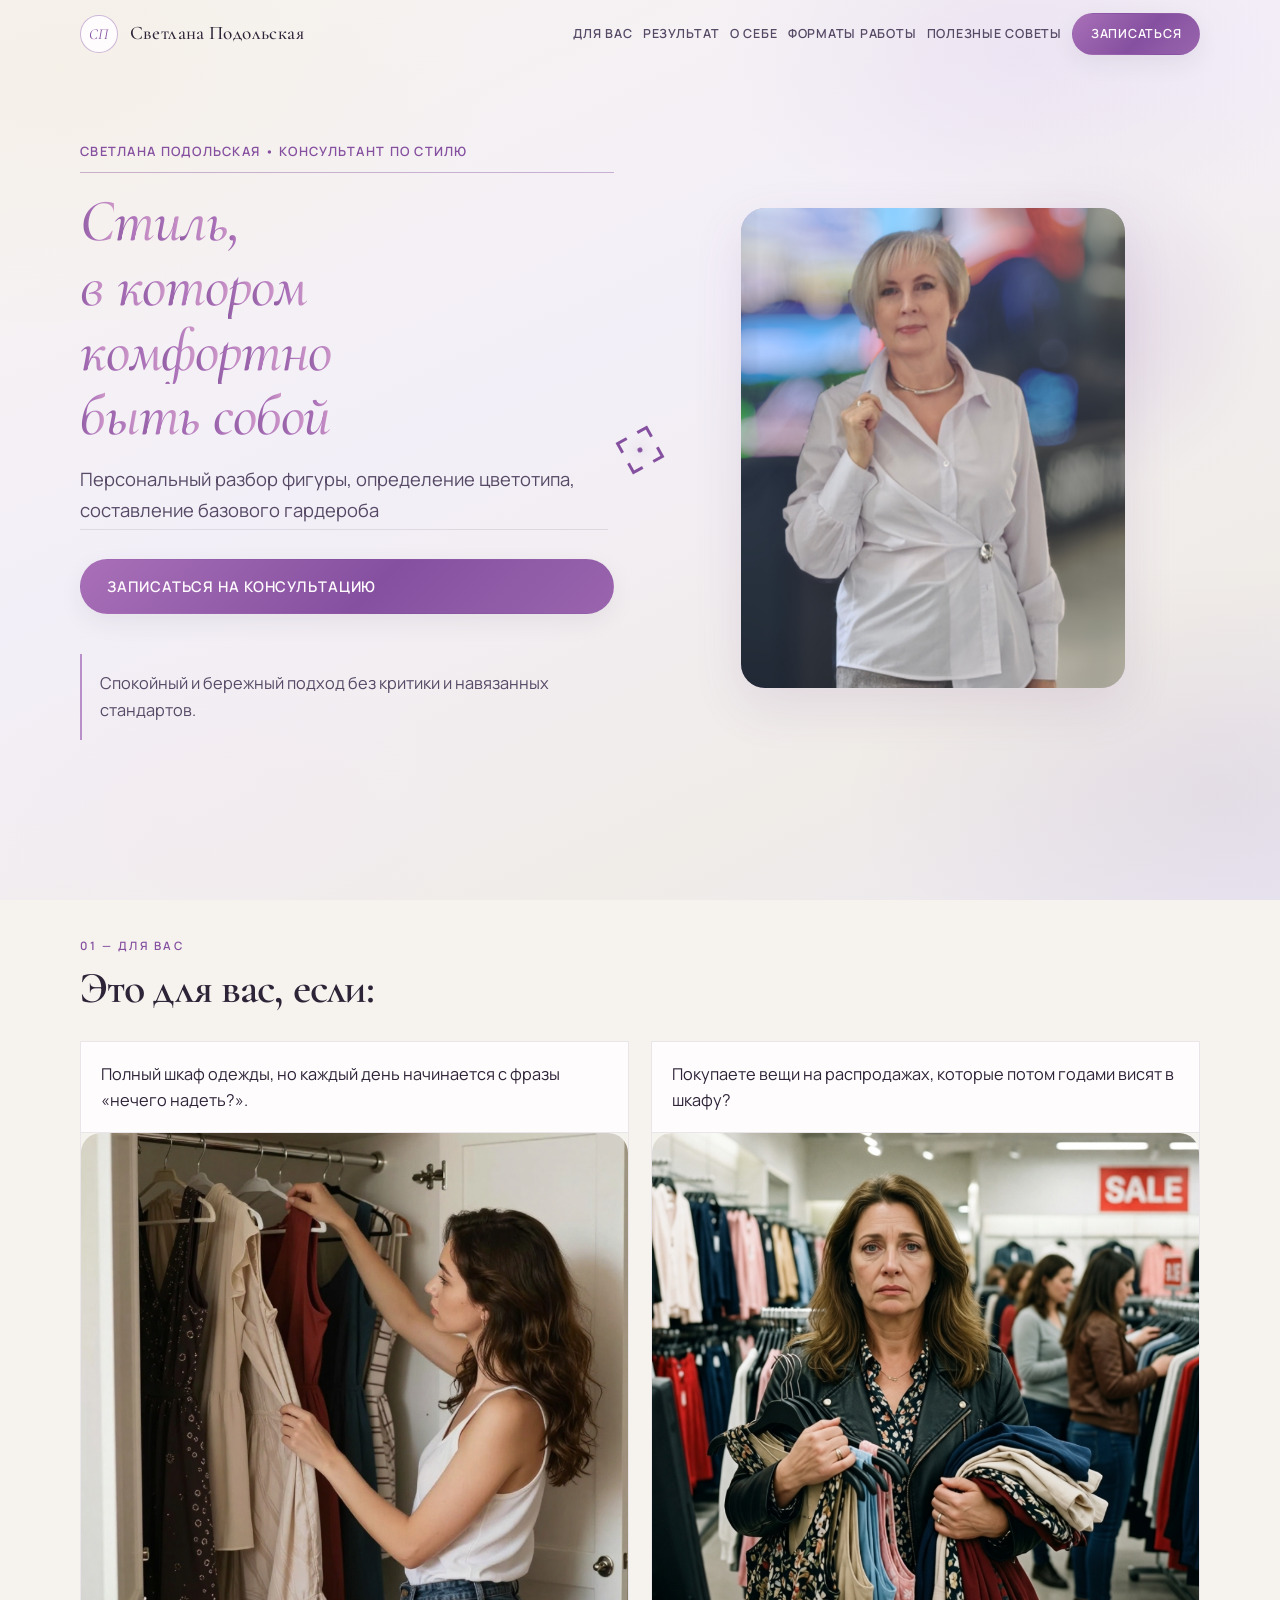
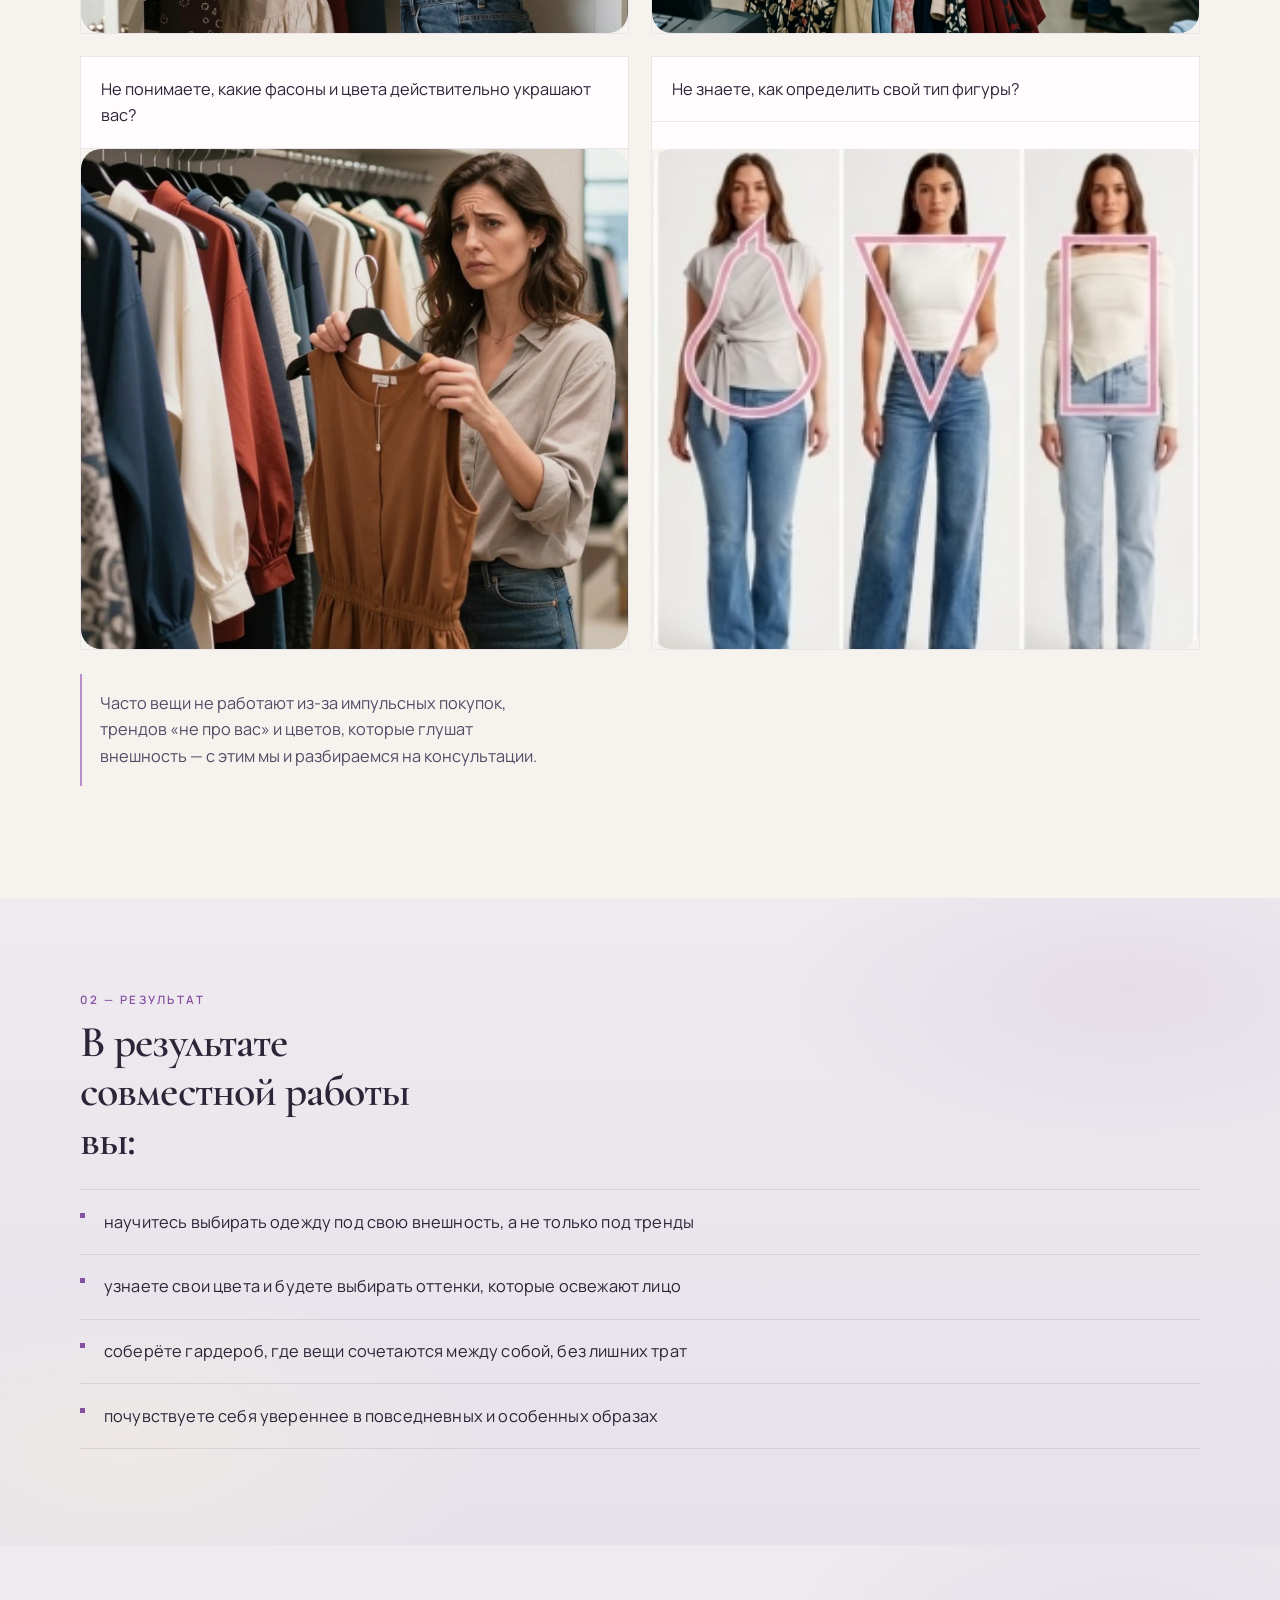
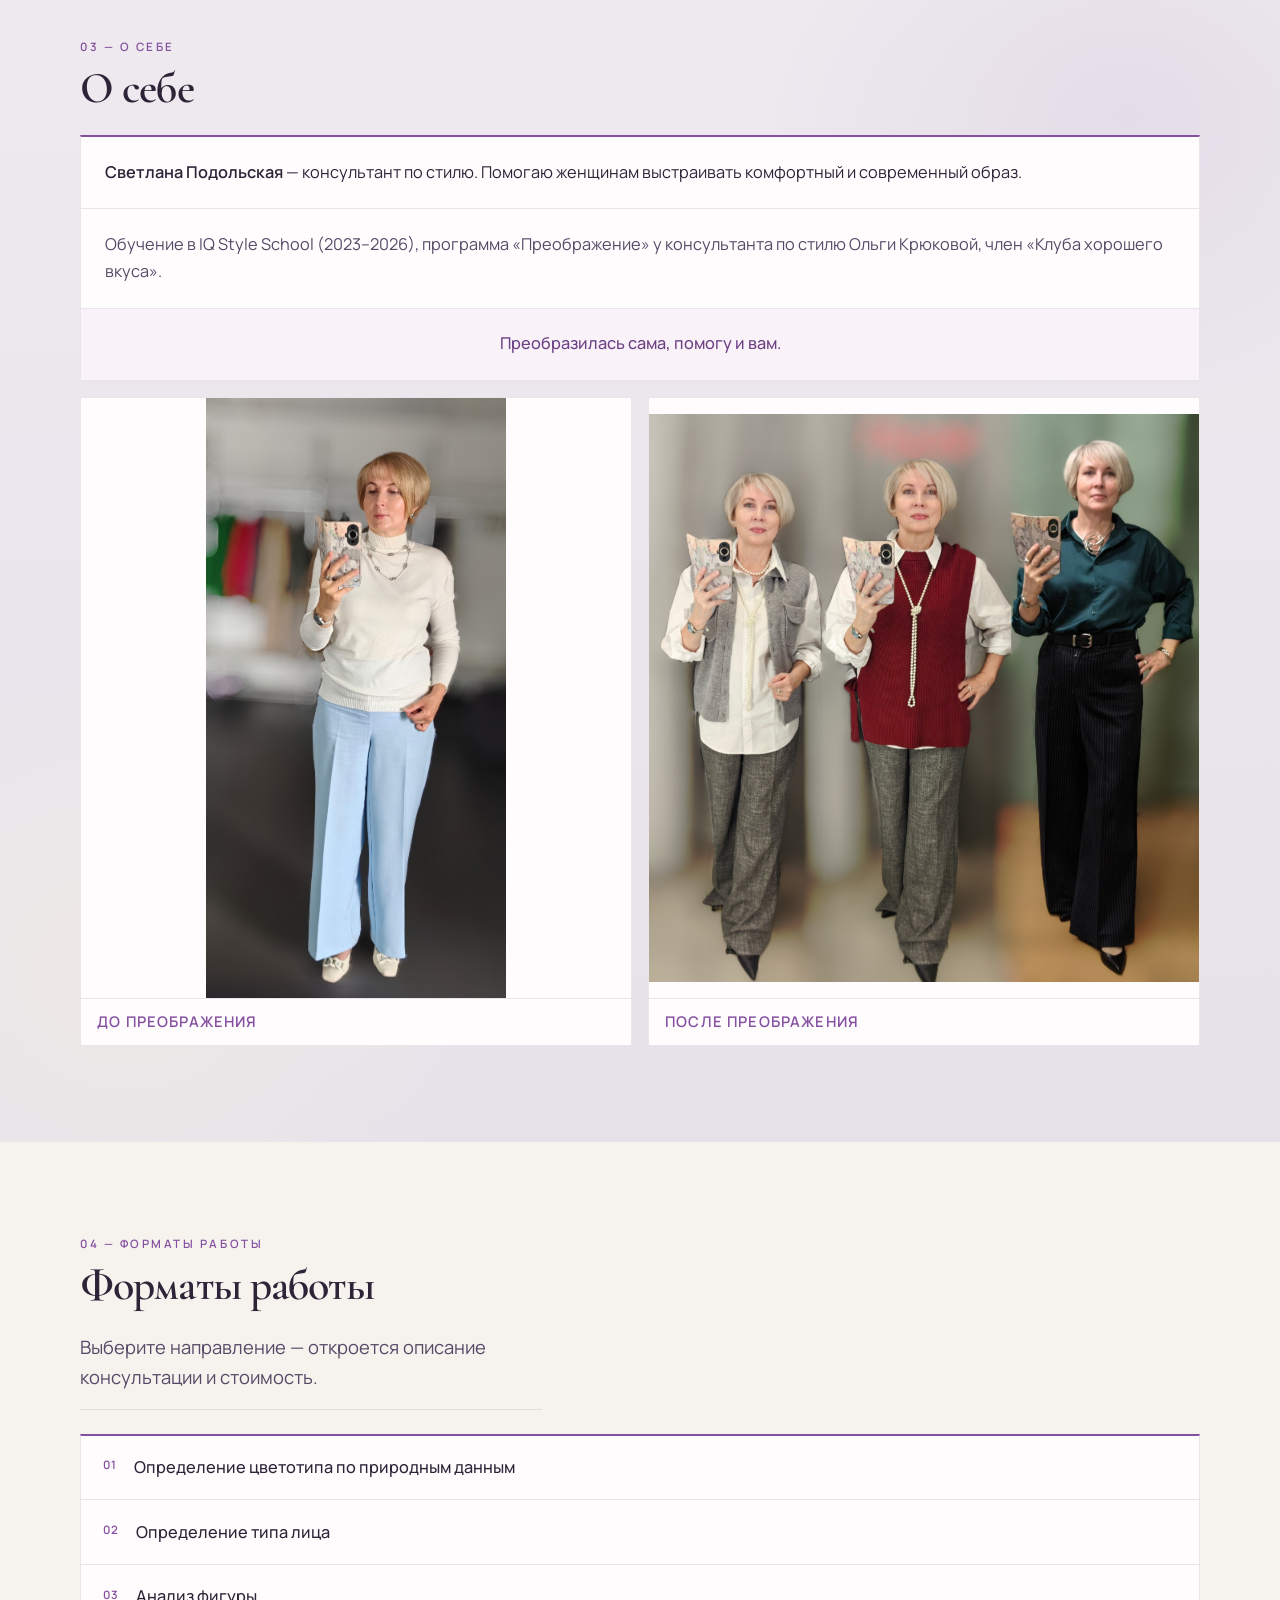
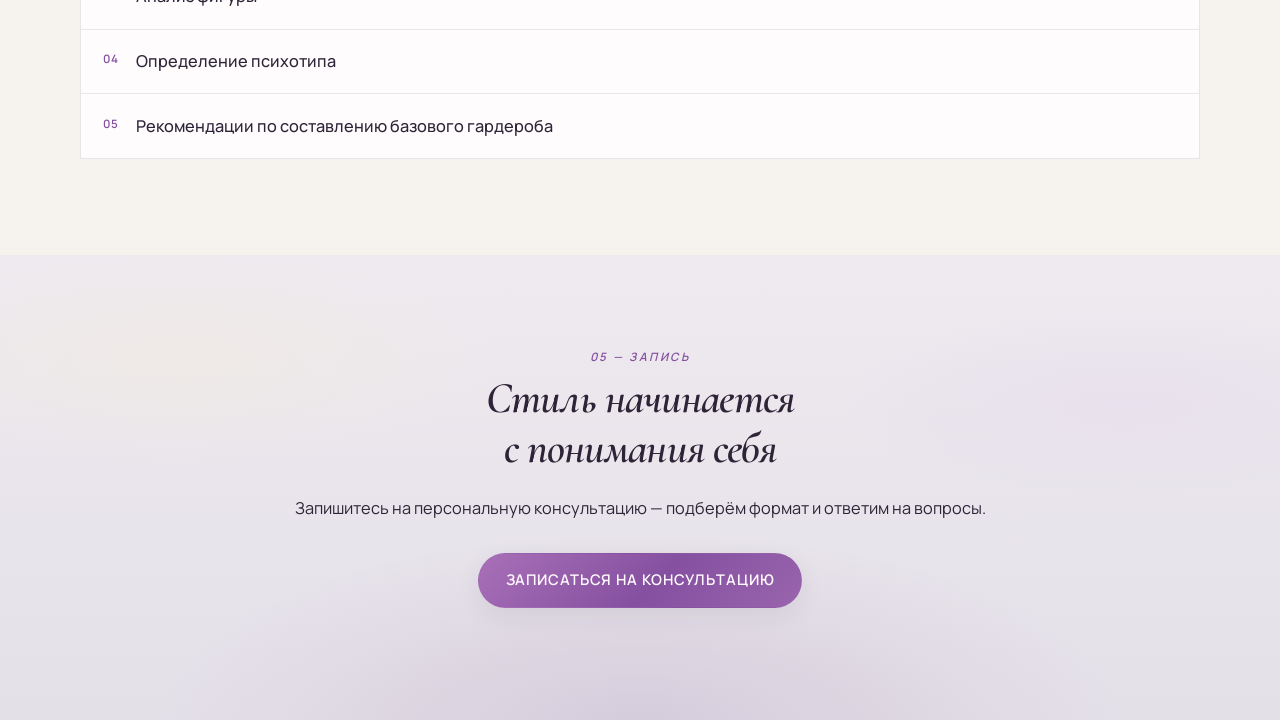
==== commit 966e4222: "настройка заявок на почту с FormSubmit" ====
--- a/index.html
+++ b/index.html
@@ -390,6 +390,8 @@
 
         <input type="text" name="_honey" class="visually-hidden" tabindex="-1" autocomplete="off" aria-hidden="true">
 
+        <input type="checkbox" name="botcheck" id="booking-botcheck" class="visually-hidden" tabindex="-1" autocomplete="off" aria-hidden="true">
+
         <div class="booking-form__field">
 
           <label class="booking-form__label" for="booking-name">Имя</label>
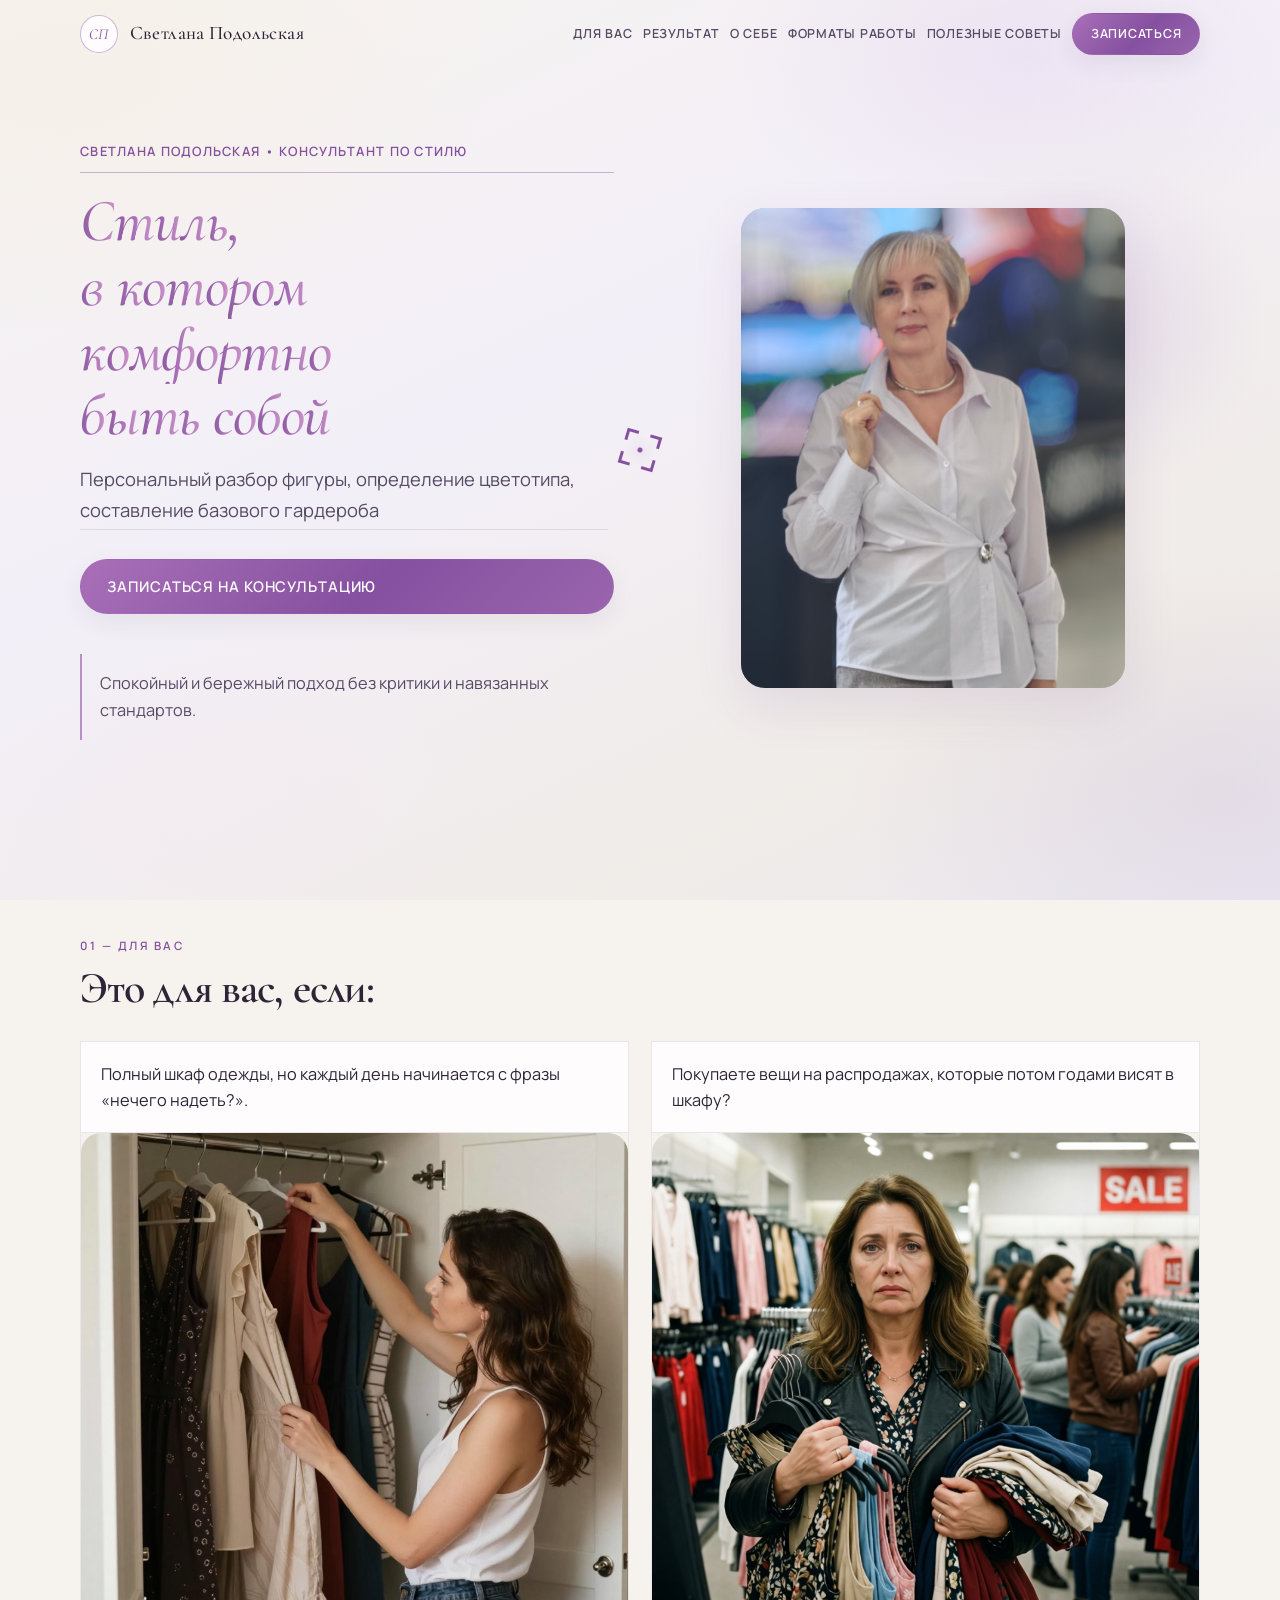
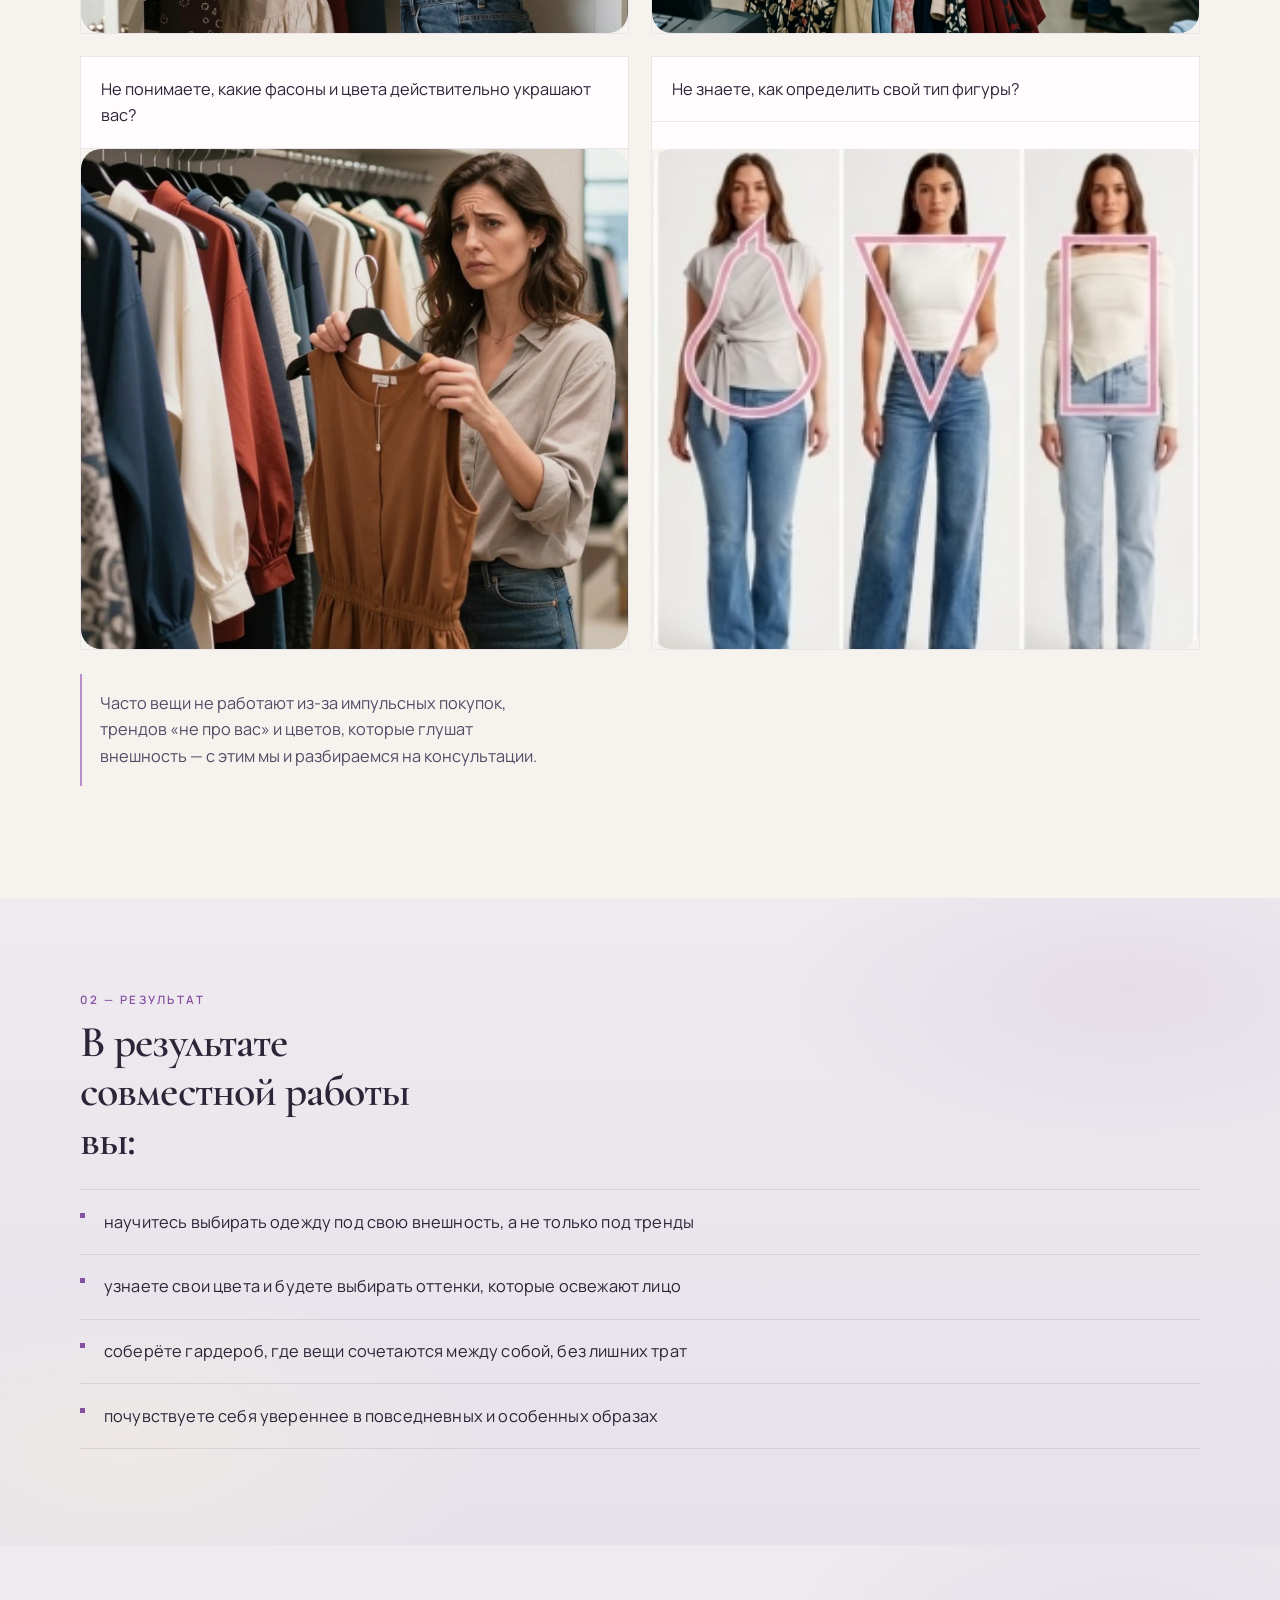
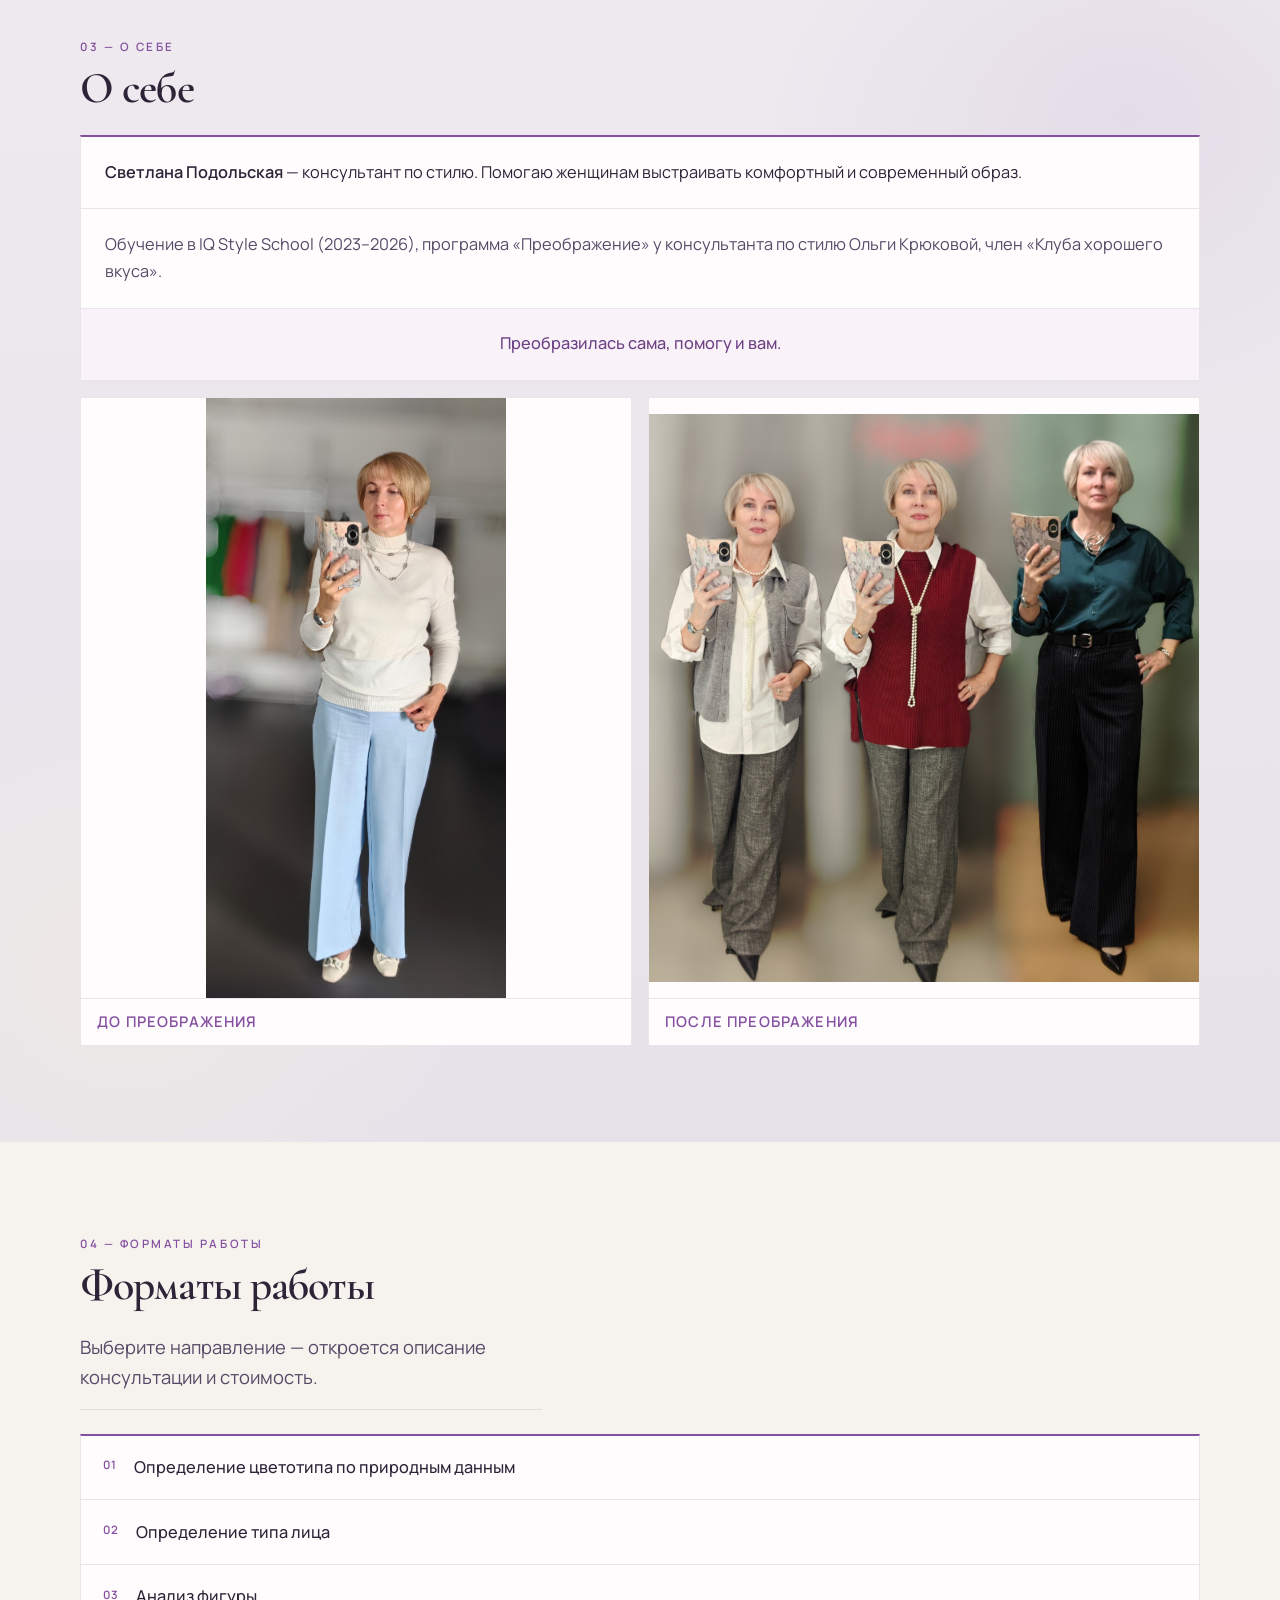
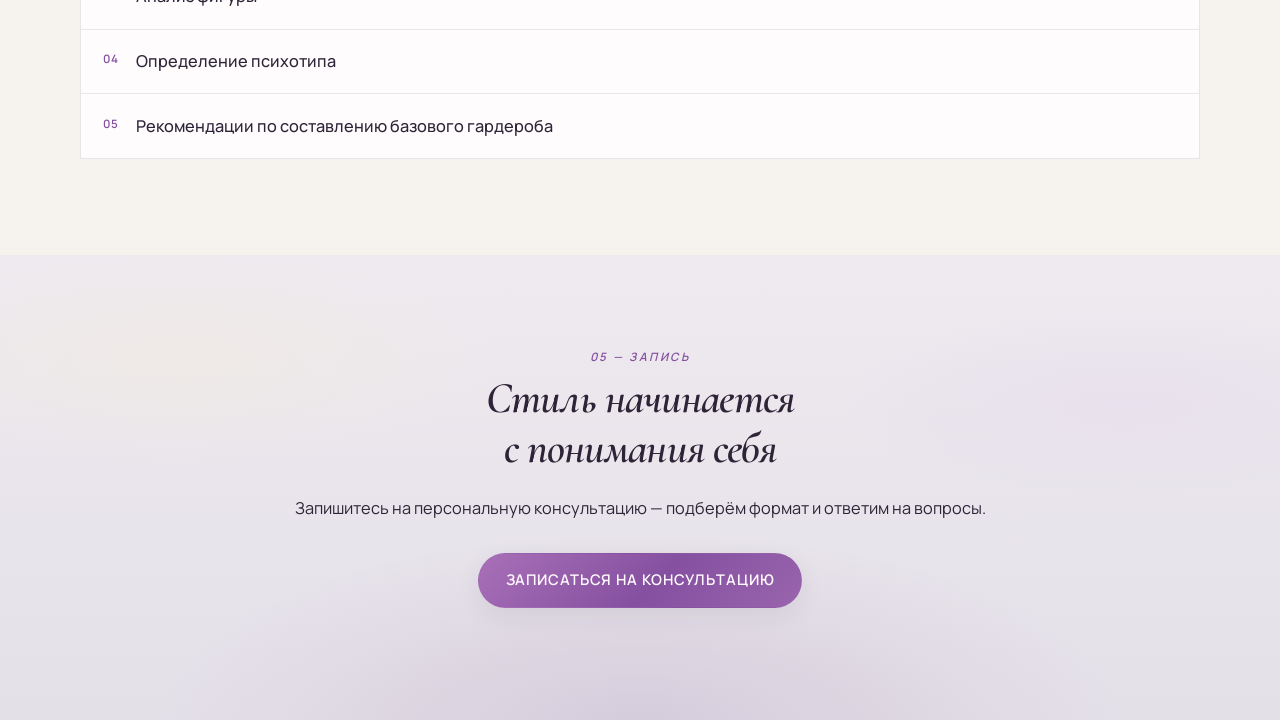
==== commit ef4f35ad: "в заявке сделали выбор или поста или телефон клиента" ====
--- a/index.html
+++ b/index.html
@@ -400,100 +400,126 @@
 
         </div>
 
+        <fieldset class="booking-form__field booking-form__field--contact">
+
+          <legend class="booking-form__label">Как с вами связаться?</legend>
+
+          <div class="booking-form__contact-type">
+
+            <label class="booking-form__checkbox">
+
+              <input type="radio" name="contact_type" value="email" checked required>
+
+              <span>Почта</span>
+
+            </label>
+
+            <label class="booking-form__checkbox">
+
+              <input type="radio" name="contact_type" value="phone">
+
+              <span>Телефон</span>
+
+            </label>
+
+          </div>
+
+          <div class="booking-form__contact-field" data-contact-field="email">
+
+            <label class="booking-form__label" for="booking-email">Почта</label>
+
+            <input class="booking-form__input" type="email" id="booking-email" name="email" autocomplete="email" placeholder="example@mail.ru">
+
+          </div>
+
+          <div class="booking-form__contact-field" data-contact-field="phone" hidden>
+
+            <label class="booking-form__label" for="booking-phone">Номер телефона</label>
+
+            <input class="booking-form__input" type="tel" id="booking-phone" name="phone" autocomplete="tel" placeholder="+7 (___) ___-__-__">
+
+          </div>
+
+        </fieldset>
+
+        <fieldset class="booking-form__field booking-form__field--services">
+
+          <legend class="booking-form__label">Выберите услугу</legend>
+
+          <div class="booking-form__services" id="booking-services">
+
+            <label class="booking-form__checkbox">
+
+              <input type="radio" name="service" value="colortype" required>
+
+              <span>Определение цветотипа по природным данным — 3 тыс. руб.</span>
+
+            </label>
+
+            <label class="booking-form__checkbox">
+
+              <input type="radio" name="service" value="face">
+
+              <span>Определение типа лица — 3 тыс. руб.</span>
+
+            </label>
+
+            <label class="booking-form__checkbox">
+
+              <input type="radio" name="service" value="figure">
+
+              <span>Анализ фигуры — 3 тыс. руб.</span>
+
+            </label>
+
+            <label class="booking-form__checkbox">
+
+              <input type="radio" name="service" value="psychotype">
+
+              <span>Определение психотипа — 3 тыс. руб.</span>
+
+            </label>
+
+            <label class="booking-form__checkbox">
+
+              <input type="radio" name="service" value="wardrobe">
+
+              <span>Рекомендации по составлению базового гардероба — 3 тыс. руб.</span>
+
+            </label>
+
+            <label class="booking-form__checkbox booking-form__checkbox--package">
+
+              <input type="radio" name="service" value="package">
+
+              <span>Полный пакет услуг — 12 тыс. руб.</span>
+
+            </label>
+
+          </div>
+
+        </fieldset>
+
         <div class="booking-form__field">
 
-          <label class="booking-form__label" for="booking-email">Почта</label>
-
-          <input class="booking-form__input" type="email" id="booking-email" name="email" autocomplete="email" required placeholder="example@mail.ru">
+          <label class="booking-form__label" for="booking-purpose">Дополнительно <span class="booking-form__optional">(необязательно)</span></label>
+
+          <textarea class="booking-form__input booking-form__textarea" id="booking-purpose" name="purpose" rows="3" placeholder="Например: удобное время для связи, особые пожелания"></textarea>
 
         </div>
 
-        <div class="booking-form__field">
-
-          <label class="booking-form__label" for="booking-phone">Номер телефона</label>
-
-          <input class="booking-form__input" type="tel" id="booking-phone" name="phone" autocomplete="tel" required placeholder="+7 (___) ___-__-__">
+        <div class="booking-form__field booking-form__field--checkbox">
+
+          <label class="booking-form__checkbox">
+
+            <input type="checkbox" id="booking-consent" name="consent" value="Да" required>
+
+            <span>Даю согласие на обработку моих персональных данных</span>
+
+          </label>
 
         </div>
 
-        <fieldset class="booking-form__field booking-form__field--services">
-
-          <legend class="booking-form__label">Выберите услугу</legend>
-
-          <div class="booking-form__services" id="booking-services">
-
-            <label class="booking-form__checkbox">
-
-              <input type="radio" name="service" value="colortype" required>
-
-              <span>Определение цветотипа по природным данным — 3 тыс. руб.</span>
-
-            </label>
-
-            <label class="booking-form__checkbox">
-
-              <input type="radio" name="service" value="face">
-
-              <span>Определение типа лица — 3 тыс. руб.</span>
-
-            </label>
-
-            <label class="booking-form__checkbox">
-
-              <input type="radio" name="service" value="figure">
-
-              <span>Анализ фигуры — 3 тыс. руб.</span>
-
-            </label>
-
-            <label class="booking-form__checkbox">
-
-              <input type="radio" name="service" value="psychotype">
-
-              <span>Определение психотипа — 3 тыс. руб.</span>
-
-            </label>
-
-            <label class="booking-form__checkbox">
-
-              <input type="radio" name="service" value="wardrobe">
-
-              <span>Рекомендации по составлению базового гардероба — 3 тыс. руб.</span>
-
-            </label>
-
-            <label class="booking-form__checkbox booking-form__checkbox--package">
-
-              <input type="radio" name="service" value="package">
-
-              <span>Полный пакет услуг — 12 тыс. руб.</span>
-
-            </label>
-
-          </div>
-
-        </fieldset>
-
-        <div class="booking-form__field">
-
-          <label class="booking-form__label" for="booking-purpose">Дополнительно <span class="booking-form__optional">(необязательно)</span></label>
-
-          <textarea class="booking-form__input booking-form__textarea" id="booking-purpose" name="purpose" rows="3" placeholder="Например: удобное время для связи, особые пожелания"></textarea>
-
-        </div>
-
-        <div class="booking-form__field booking-form__field--checkbox">
-
-          <label class="booking-form__checkbox">
-
-            <input type="checkbox" id="booking-consent" name="consent" value="Да" required>
-
-            <span>Даю согласие на обработку моих персональных данных</span>
-
-          </label>
-
-        </div>
-
         <p class="booking-form__error" id="booking-form-error" hidden></p>
 
         <p class="booking-form__success" id="booking-form-success" hidden>Спасибо! Заявка отправлена. Скоро свяжусь с вами.</p>
--- a/styles.css
+++ b/styles.css
@@ -1675,6 +1675,31 @@
   line-height: 1.55;
 }
 
+.booking-form__field--contact {
+  margin-bottom: 1rem;
+  padding: 0;
+  border: none;
+  min-width: 0;
+}
+
+.booking-form__field--contact legend.booking-form__label {
+  display: block;
+  width: 100%;
+  margin-bottom: 0.5rem;
+  padding: 0;
+}
+
+.booking-form__contact-type {
+  display: flex;
+  flex-wrap: wrap;
+  gap: 1rem;
+  margin-bottom: 0.75rem;
+}
+
+.booking-form__contact-field .booking-form__label {
+  margin-bottom: 0.35rem;
+}
+
 .booking-form__field--services {
   margin-bottom: 1rem;
   padding: 0;
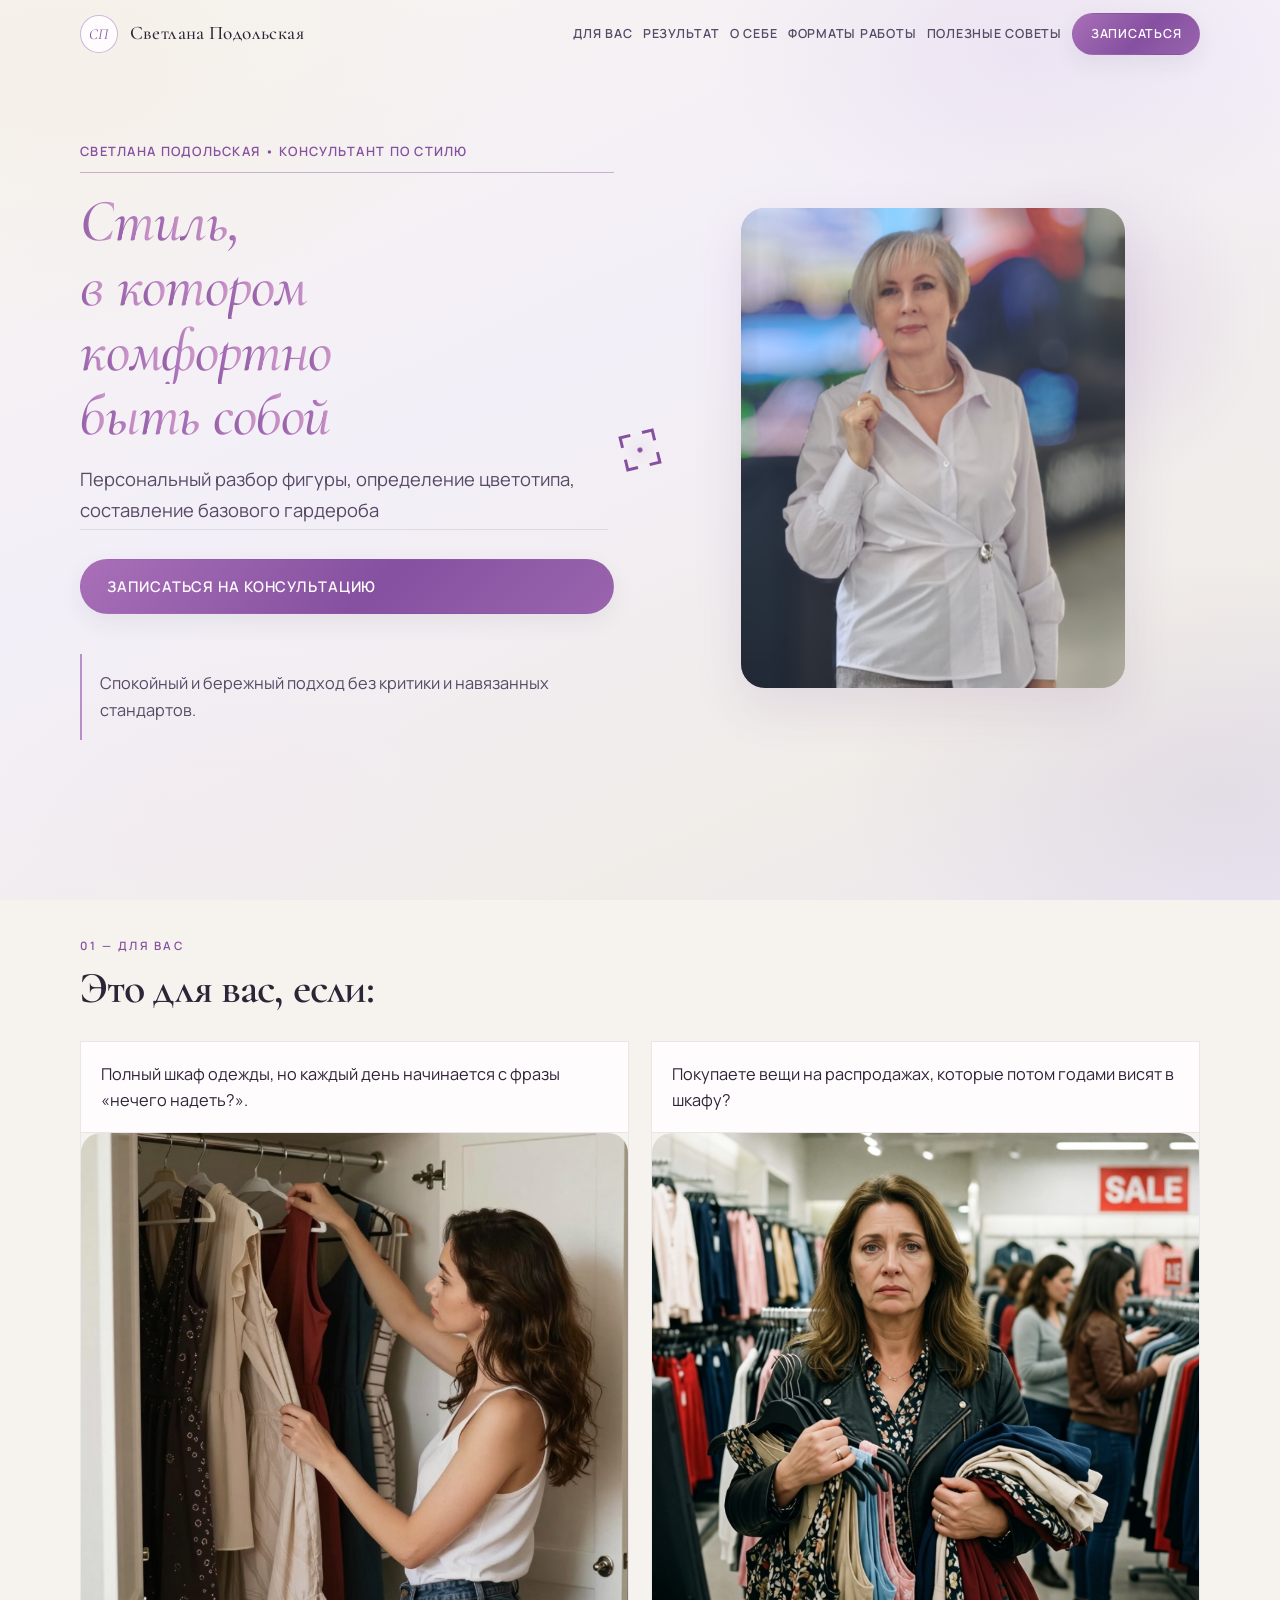
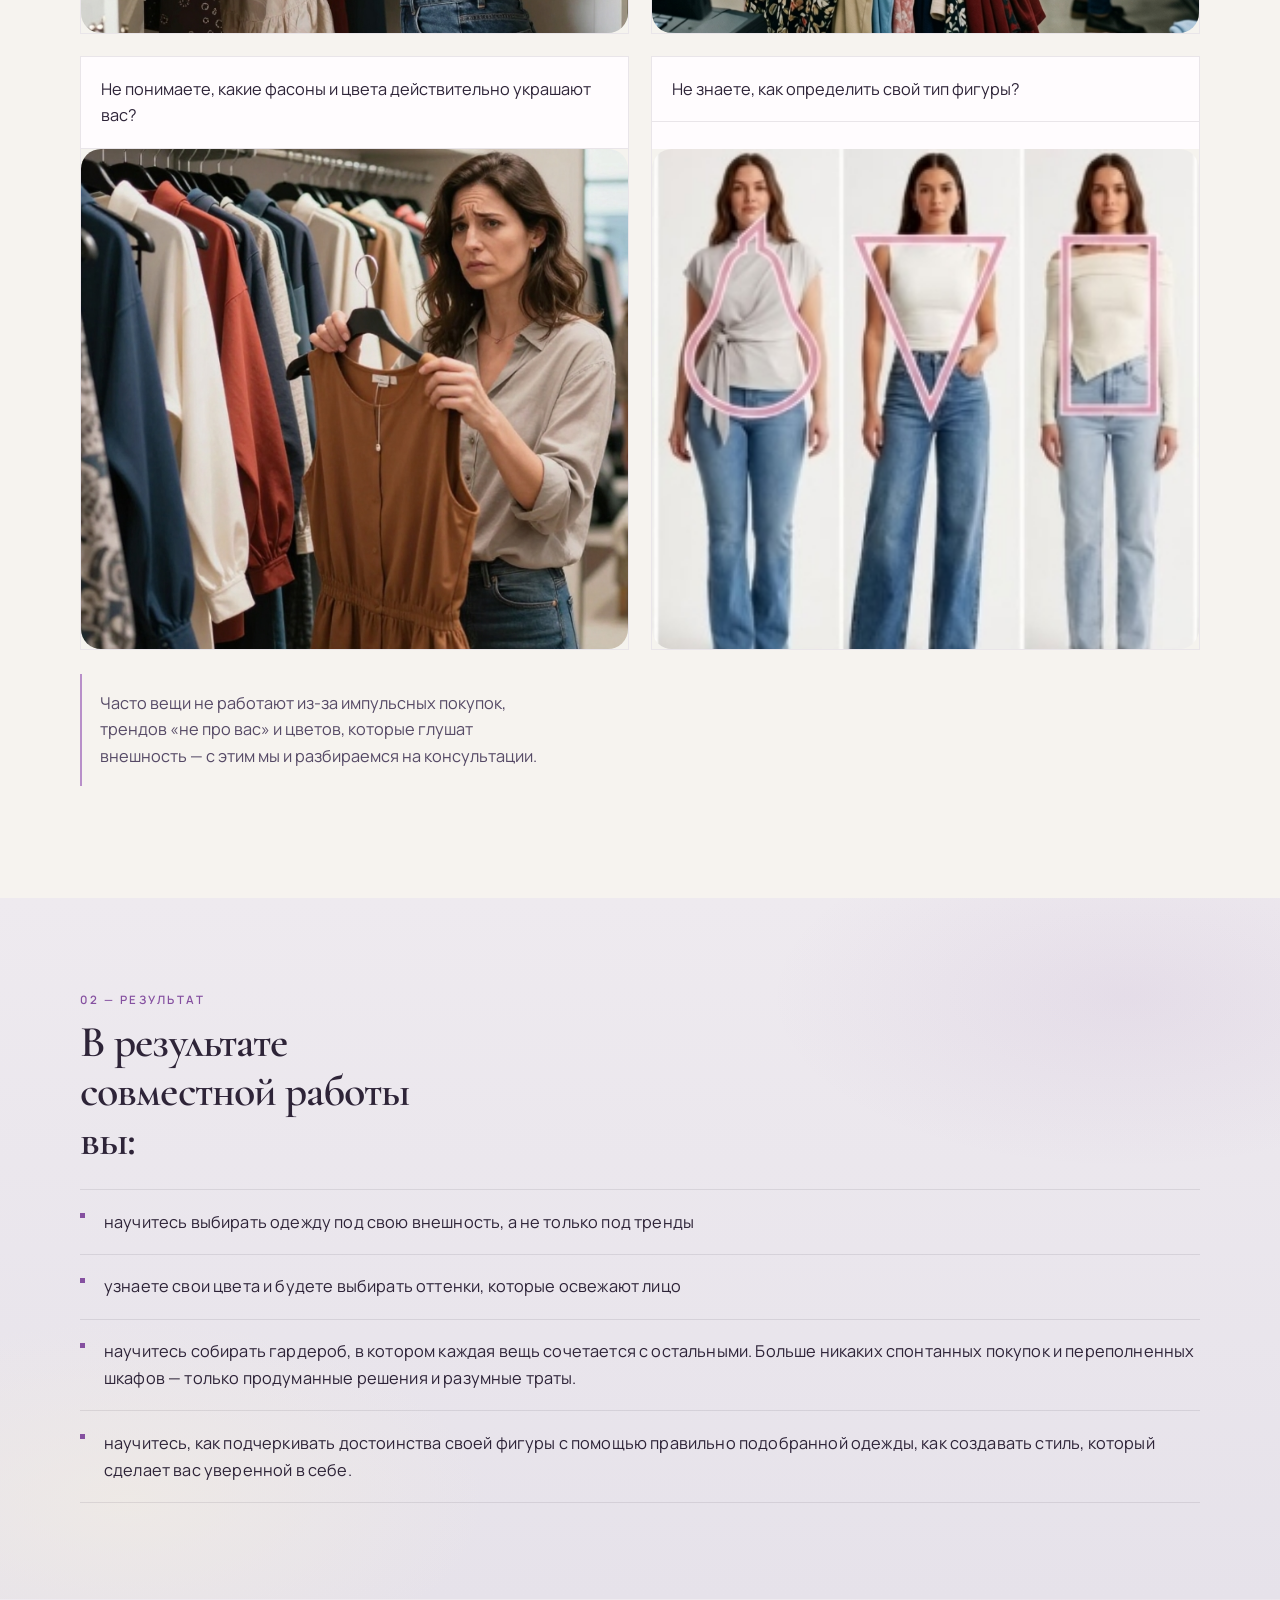
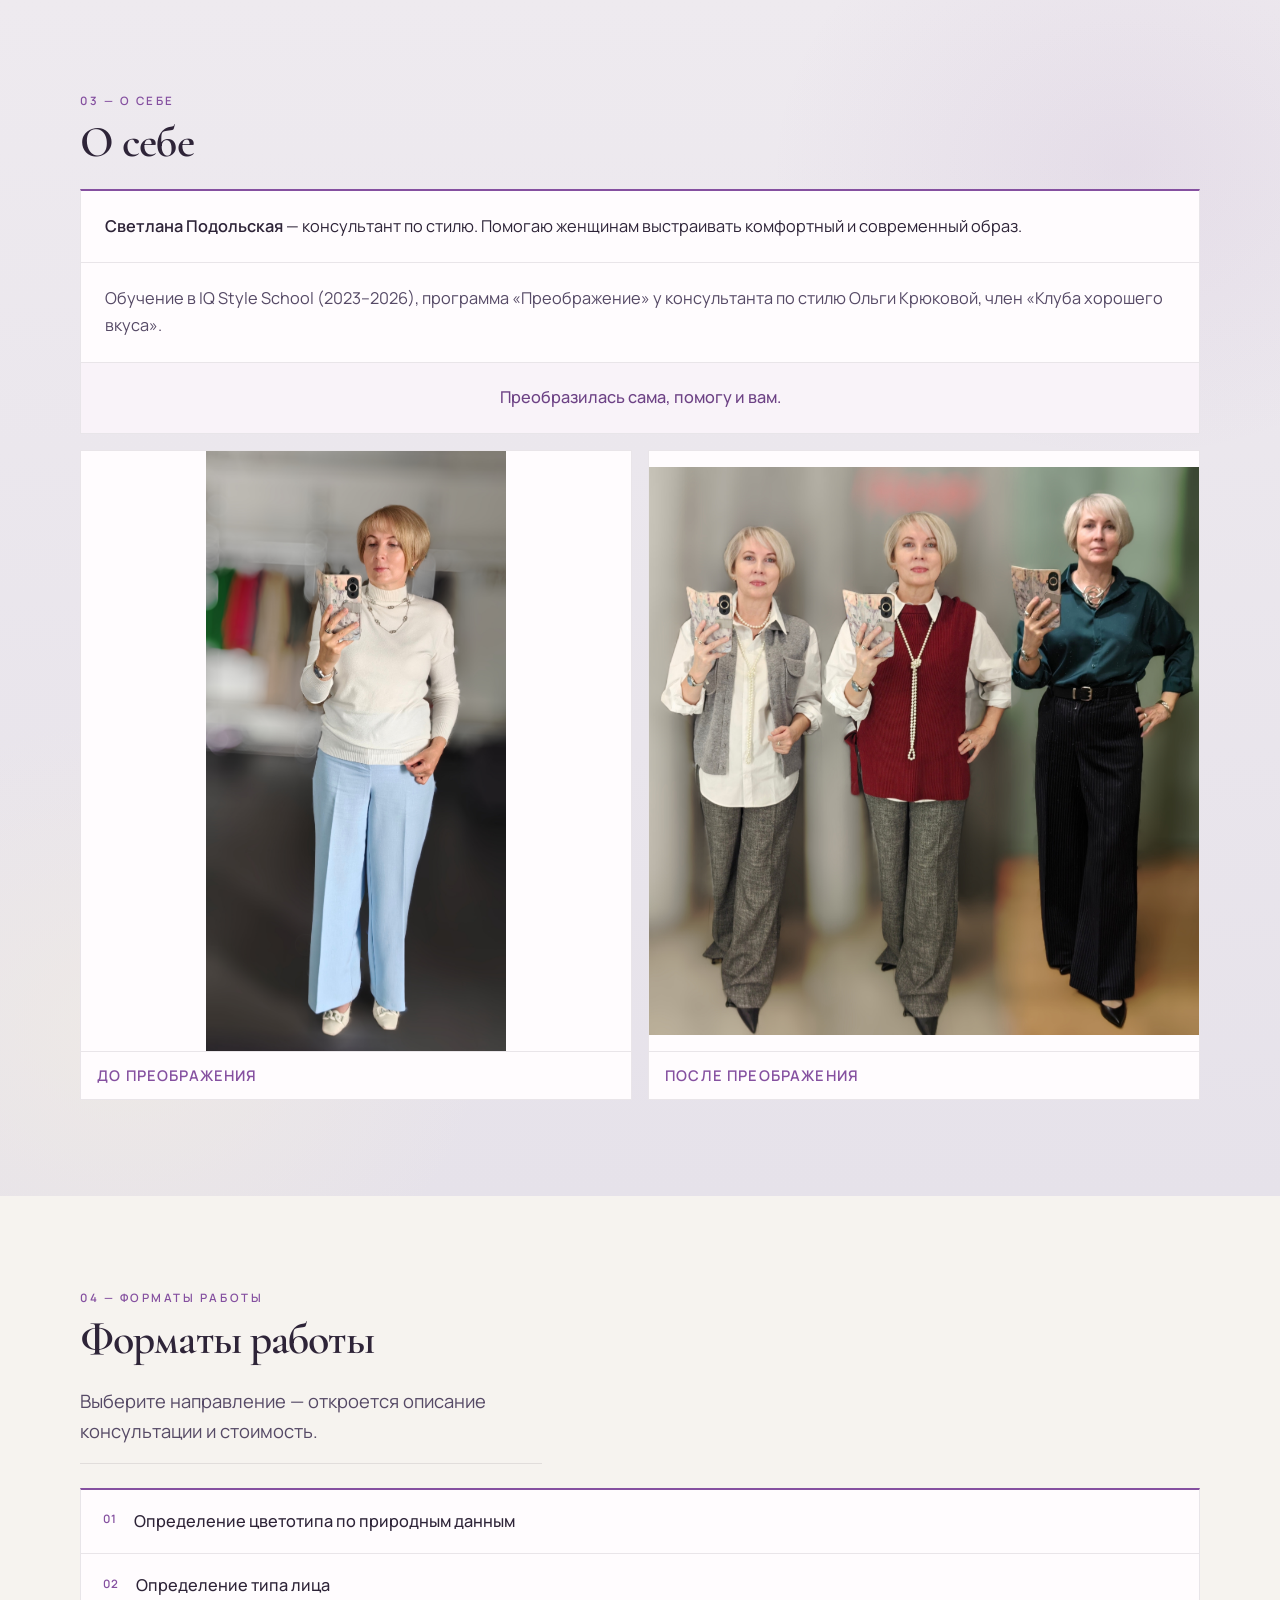
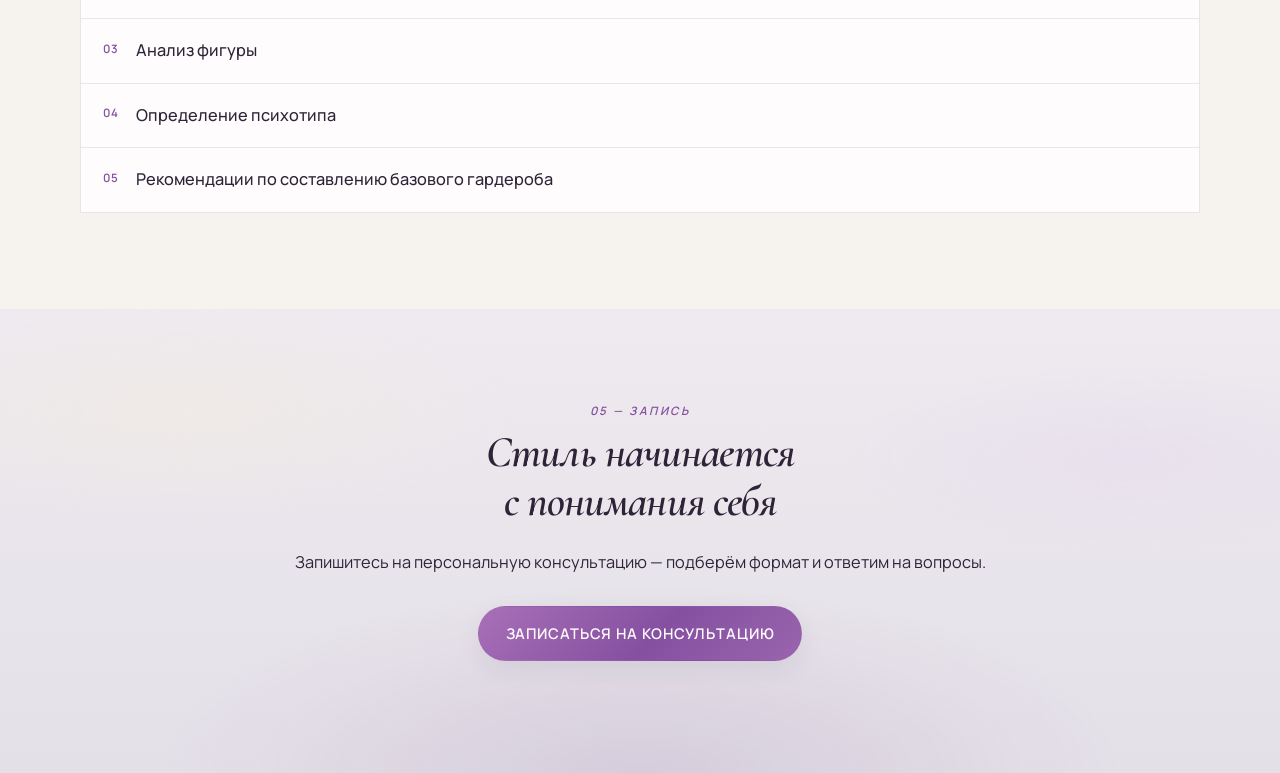
==== commit 06dab472: "внесли изменения в раздел 2" ====
--- a/index.html
+++ b/index.html
@@ -194,9 +194,9 @@
 
           <li class="reveal">узнаете свои цвета и будете выбирать оттенки, которые освежают лицо</li>
 
-          <li class="reveal">соберёте гардероб, где вещи сочетаются между собой, без лишних трат</li>
-
-          <li class="reveal">почувствуете себя увереннее в повседневных и особенных образах</li>
+          <li class="reveal">научитесь собирать гардероб, в котором каждая вещь сочетается с остальными. Больше никаких спонтанных покупок и переполненных шкафов — только продуманные решения и разумные траты.</li>
+
+          <li class="reveal">научитесь, как подчеркивать достоинства своей фигуры с помощью правильно подобранной одежды, как создавать стиль, который сделает вас уверенной в себе.</li>
 
         </ul>
 
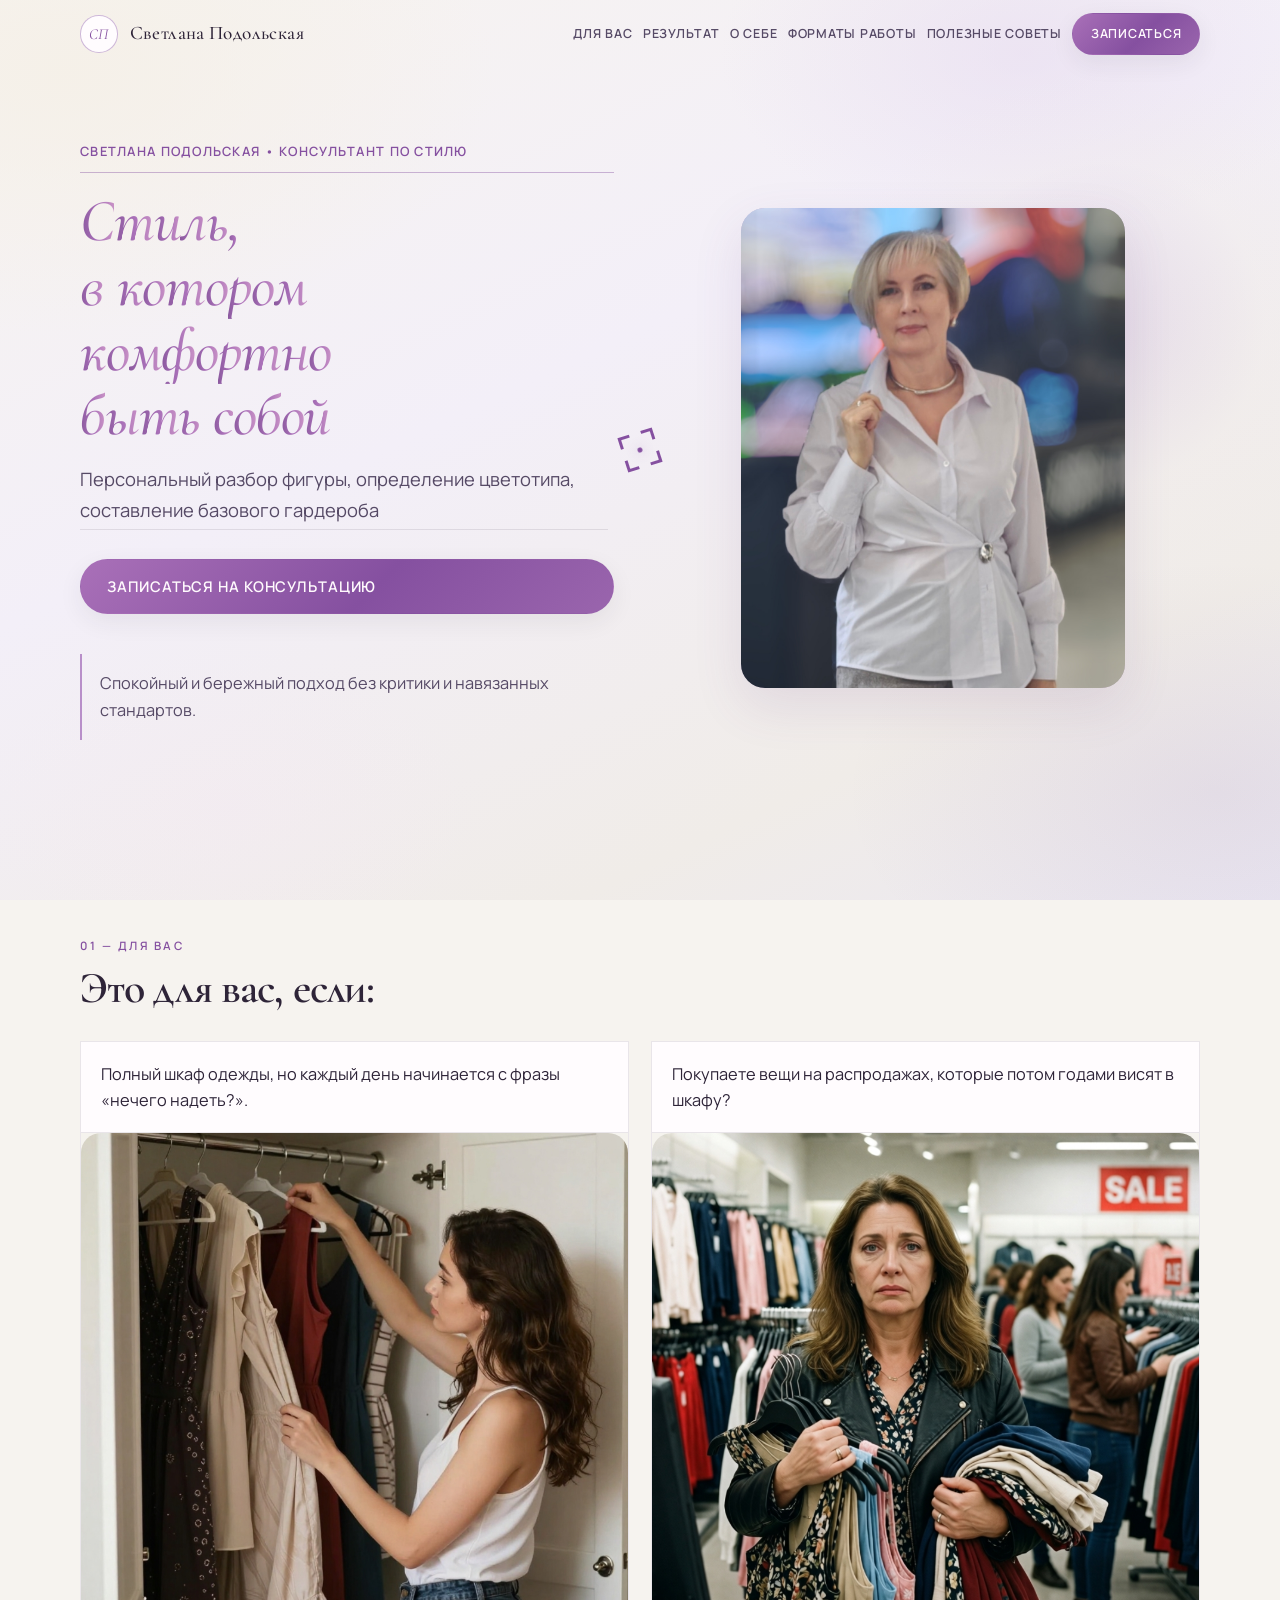
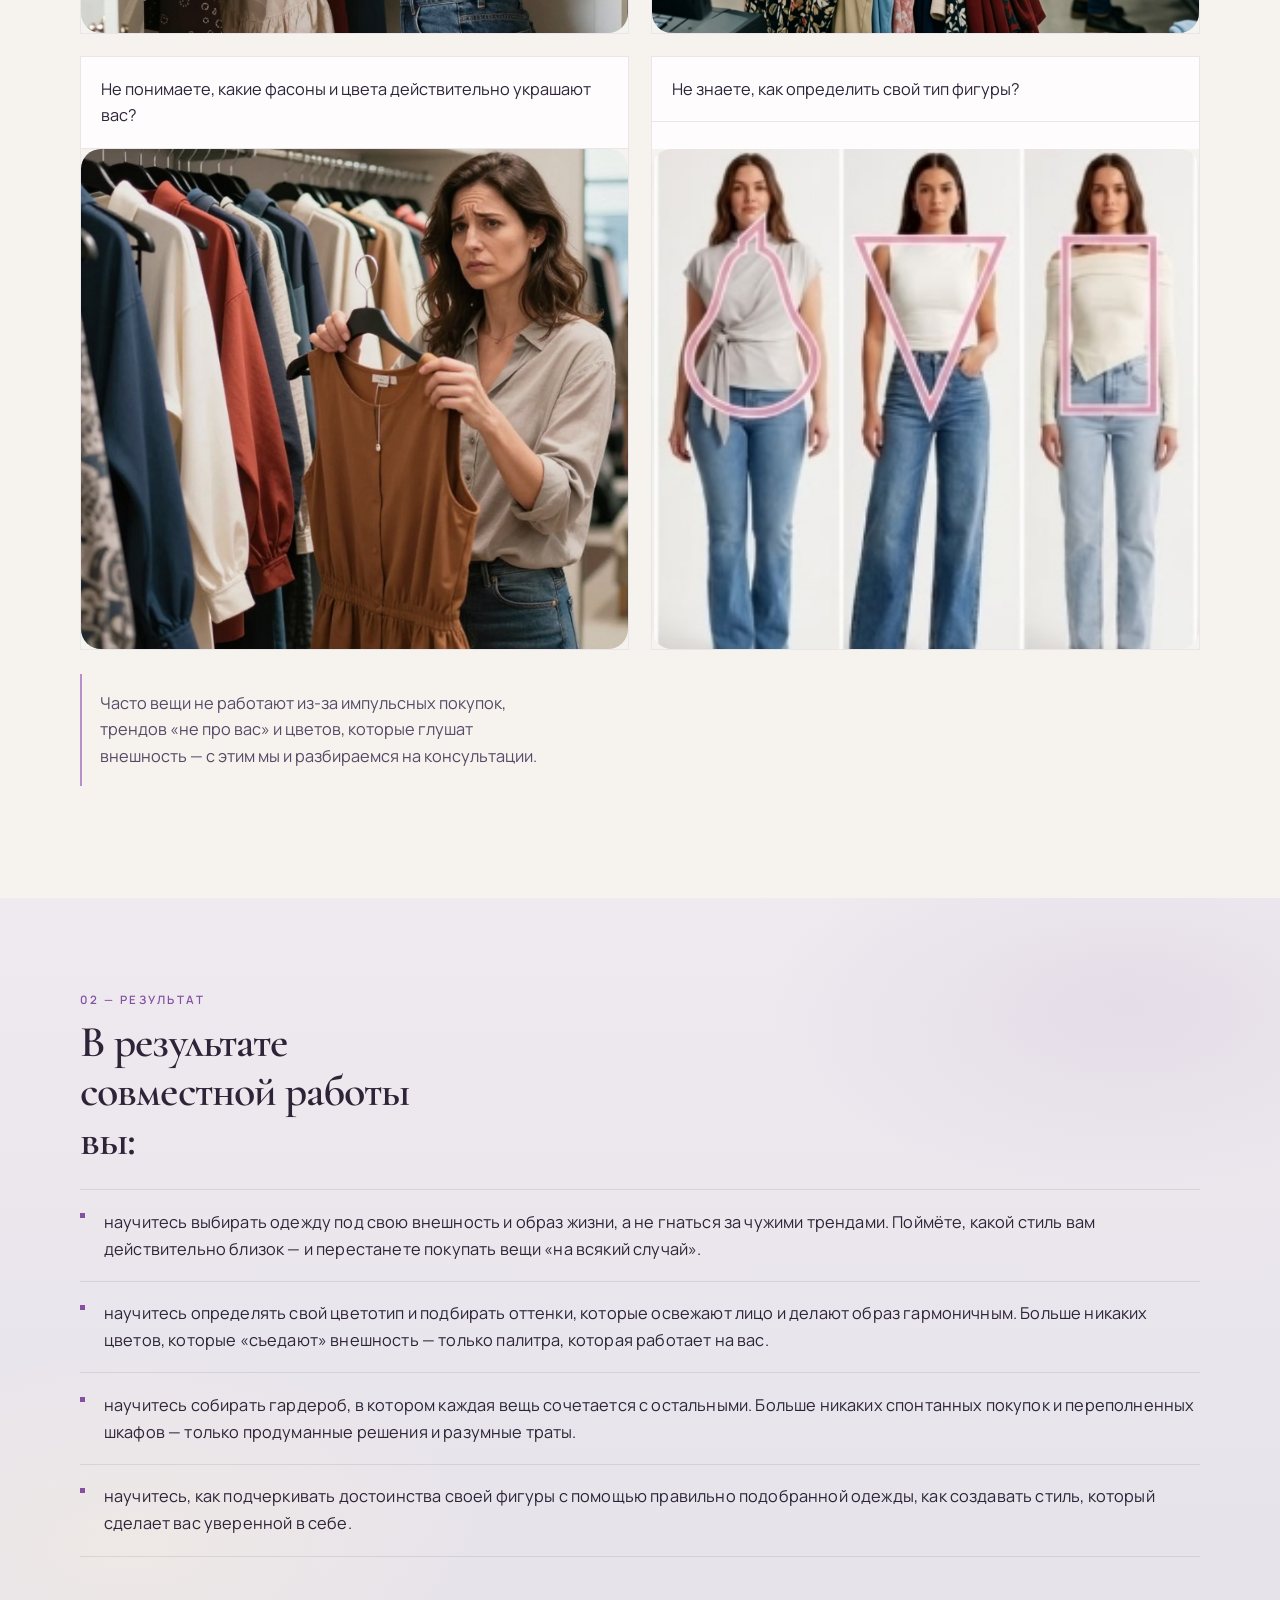
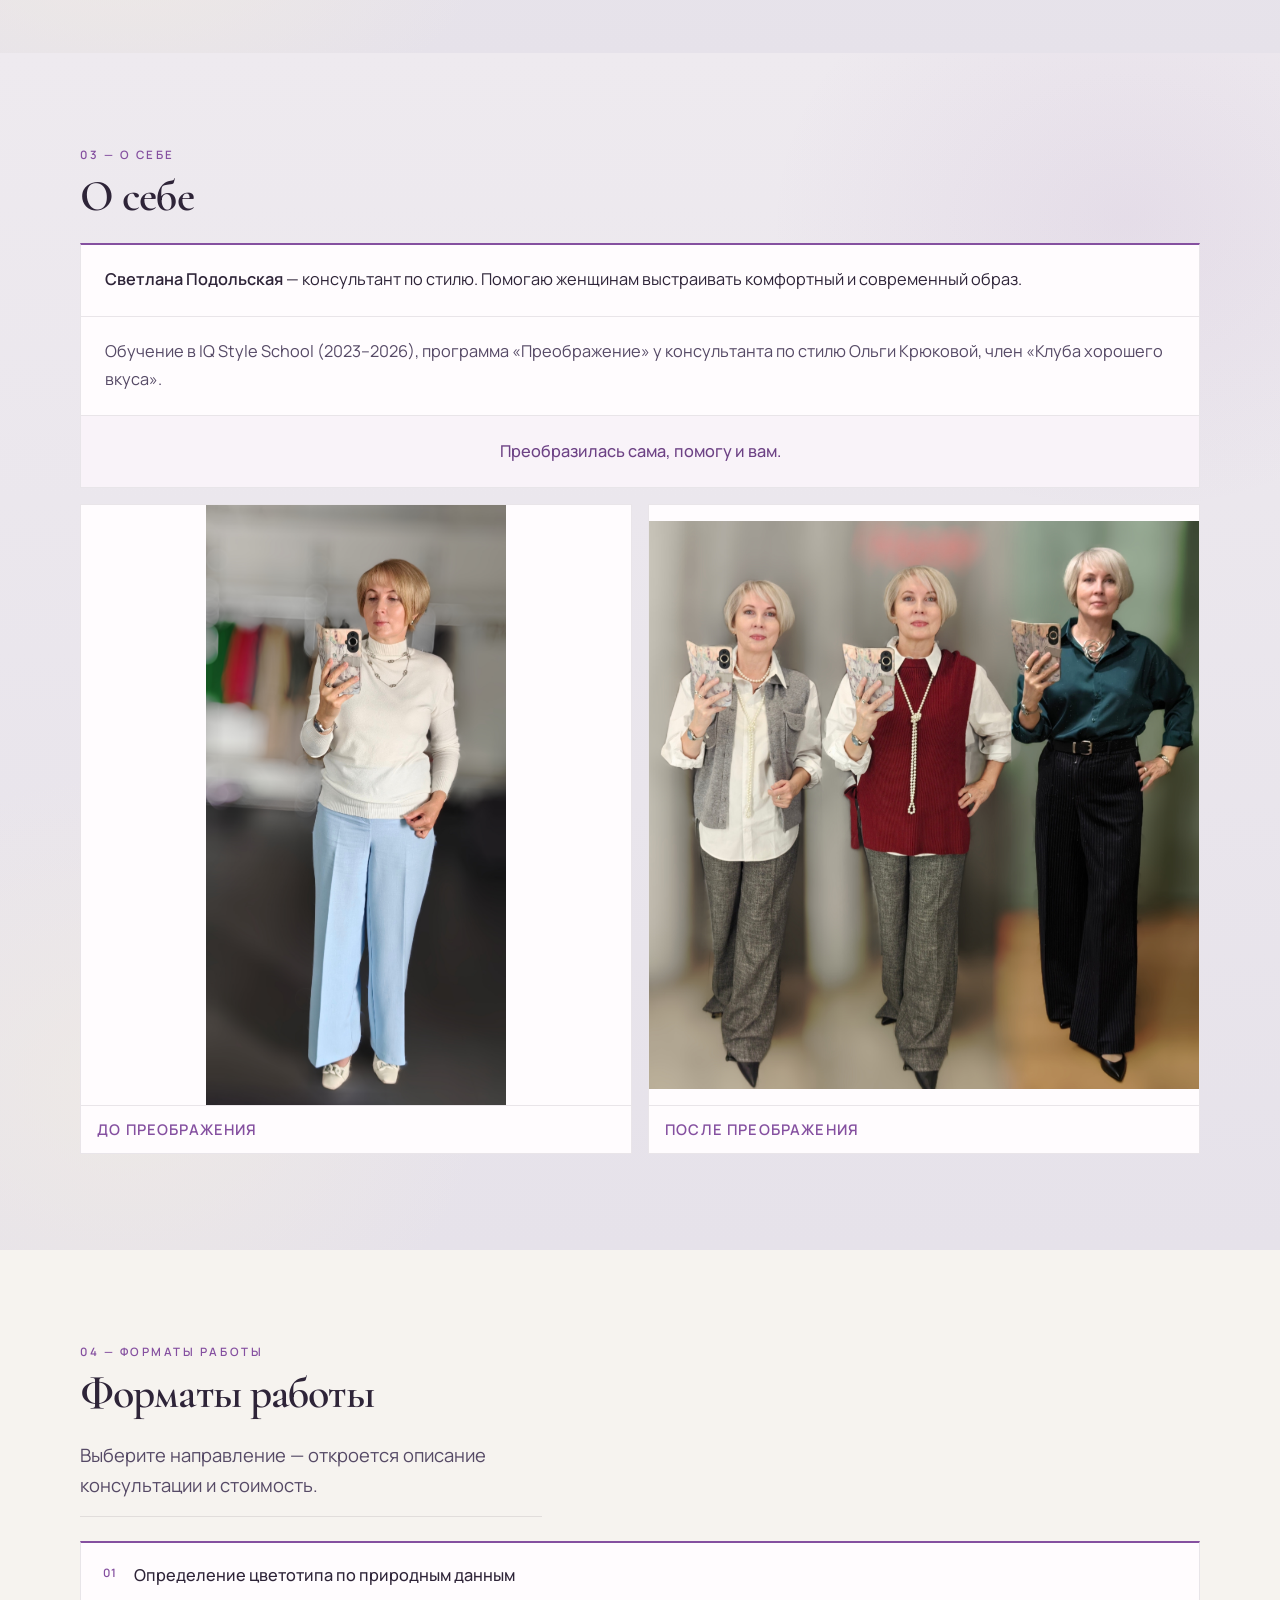
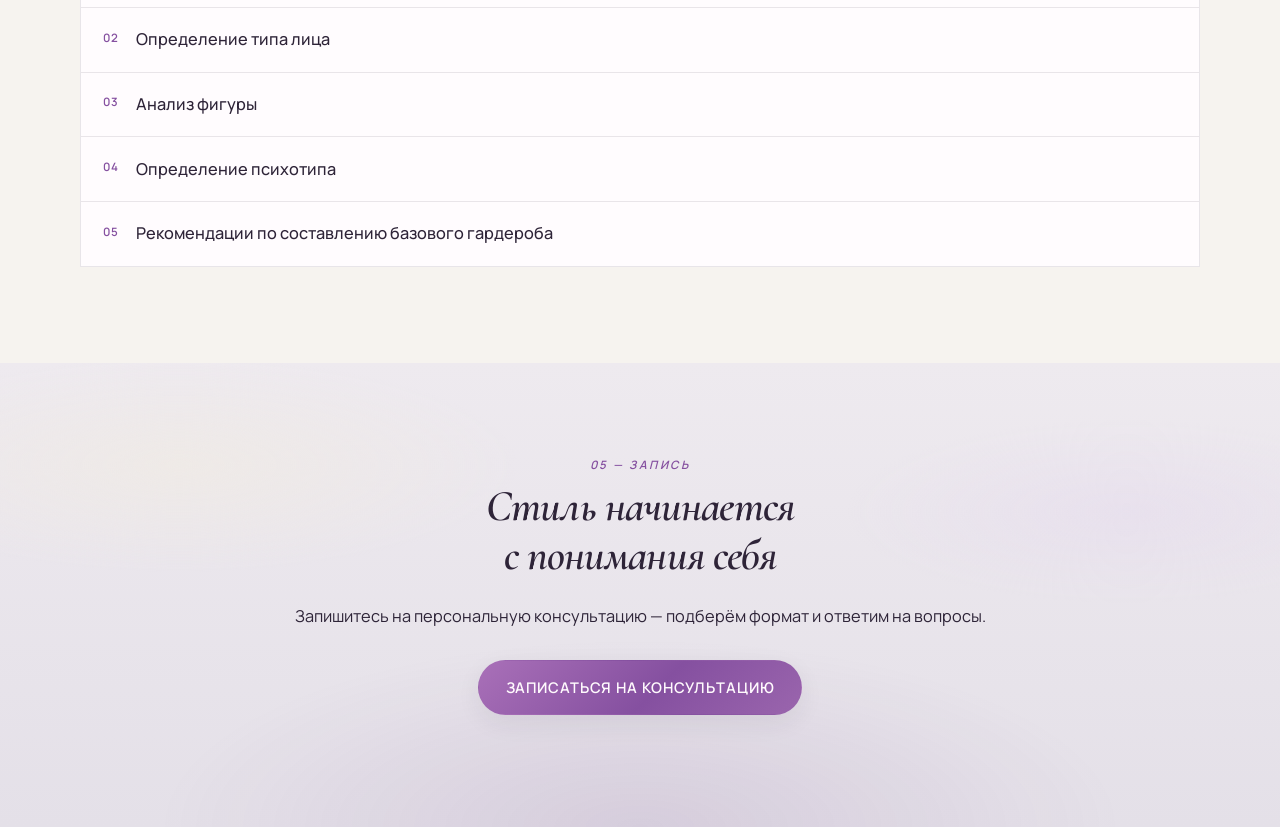
==== commit f780a6d4: "изменили в разделе 2 первые две строки" ====
--- a/index.html
+++ b/index.html
@@ -190,9 +190,9 @@
 
         <ul class="list reveal-stagger">
 
-          <li class="reveal">научитесь выбирать одежду под свою внешность, а не только под тренды</li>
-
-          <li class="reveal">узнаете свои цвета и будете выбирать оттенки, которые освежают лицо</li>
+          <li class="reveal">научитесь выбирать одежду под свою внешность и образ жизни, а не гнаться за чужими трендами. Поймёте, какой стиль вам действительно близок — и перестанете покупать вещи «на всякий случай».</li>
+
+          <li class="reveal">научитесь определять свой цветотип и подбирать оттенки, которые освежают лицо и делают образ гармоничным. Больше никаких цветов, которые «съедают» внешность — только палитра, которая работает на вас.</li>
 
           <li class="reveal">научитесь собирать гардероб, в котором каждая вещь сочетается с остальными. Больше никаких спонтанных покупок и переполненных шкафов — только продуманные решения и разумные траты.</li>
 
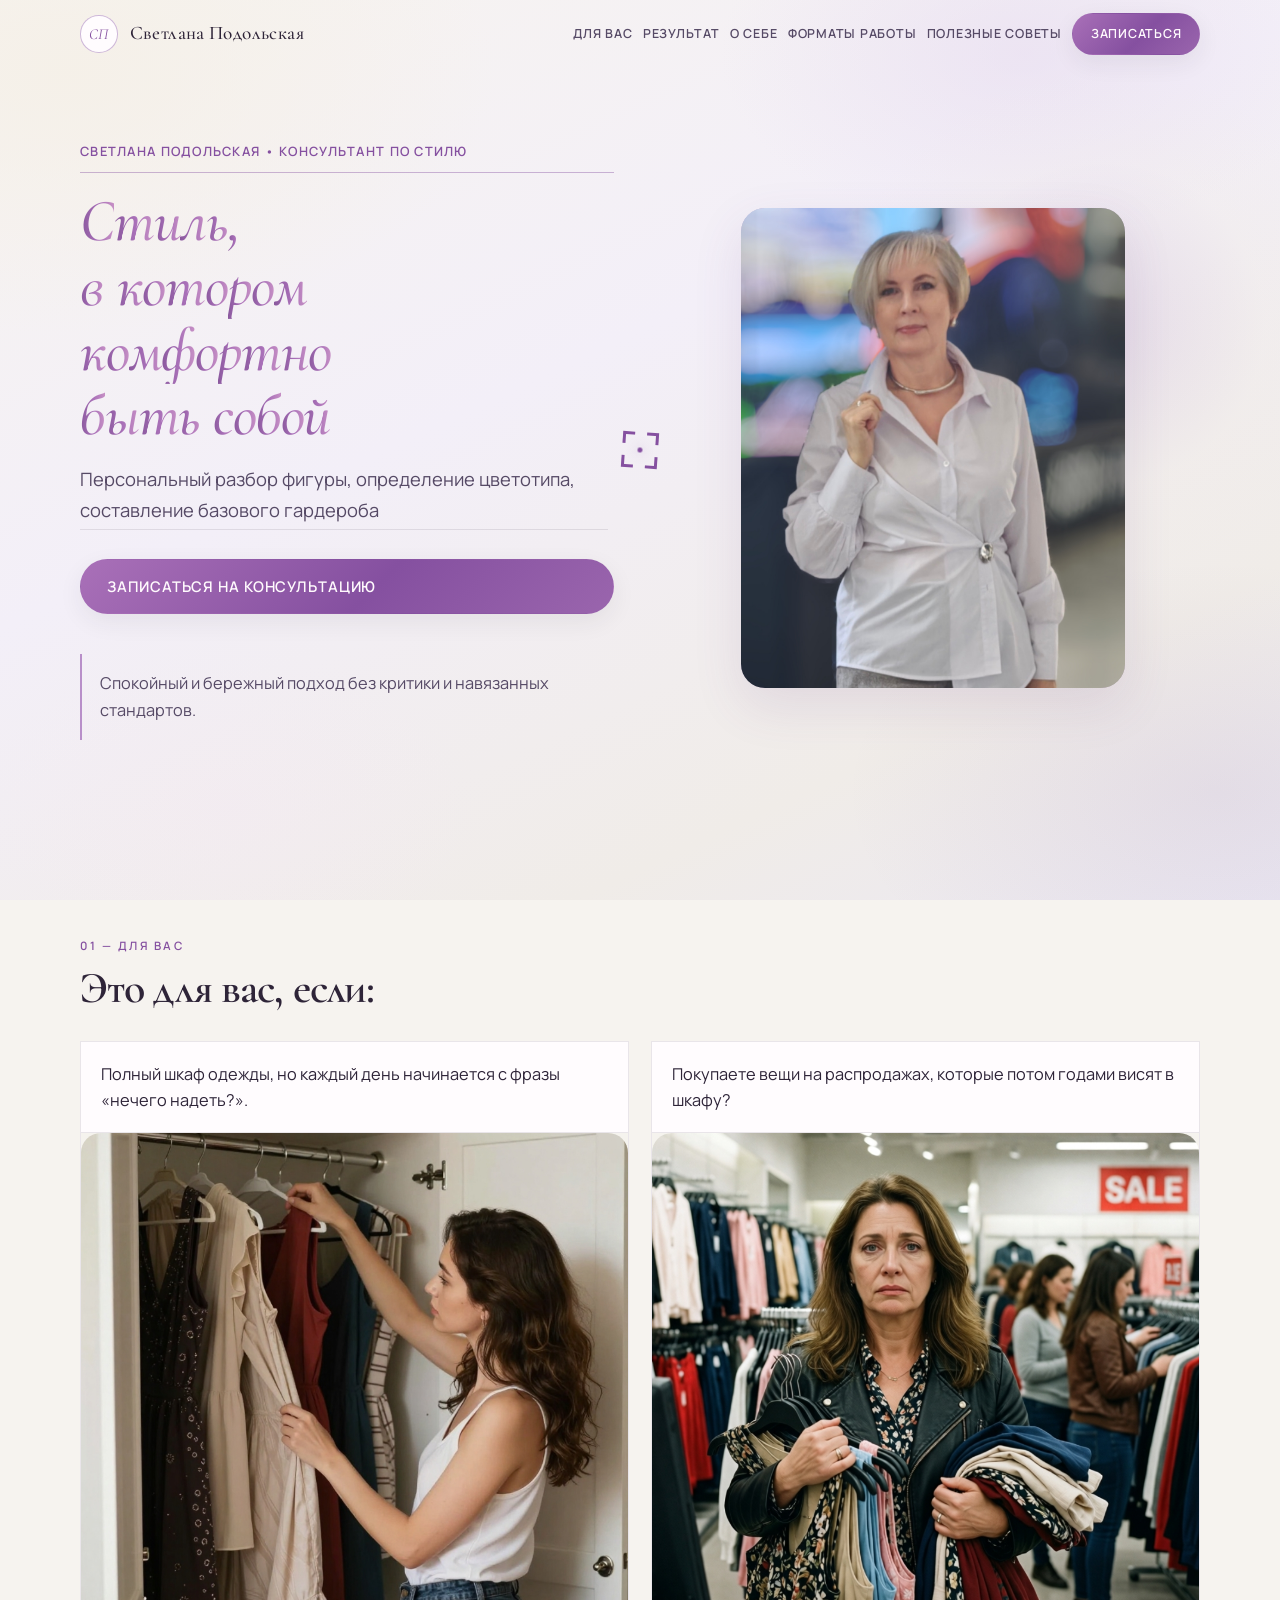
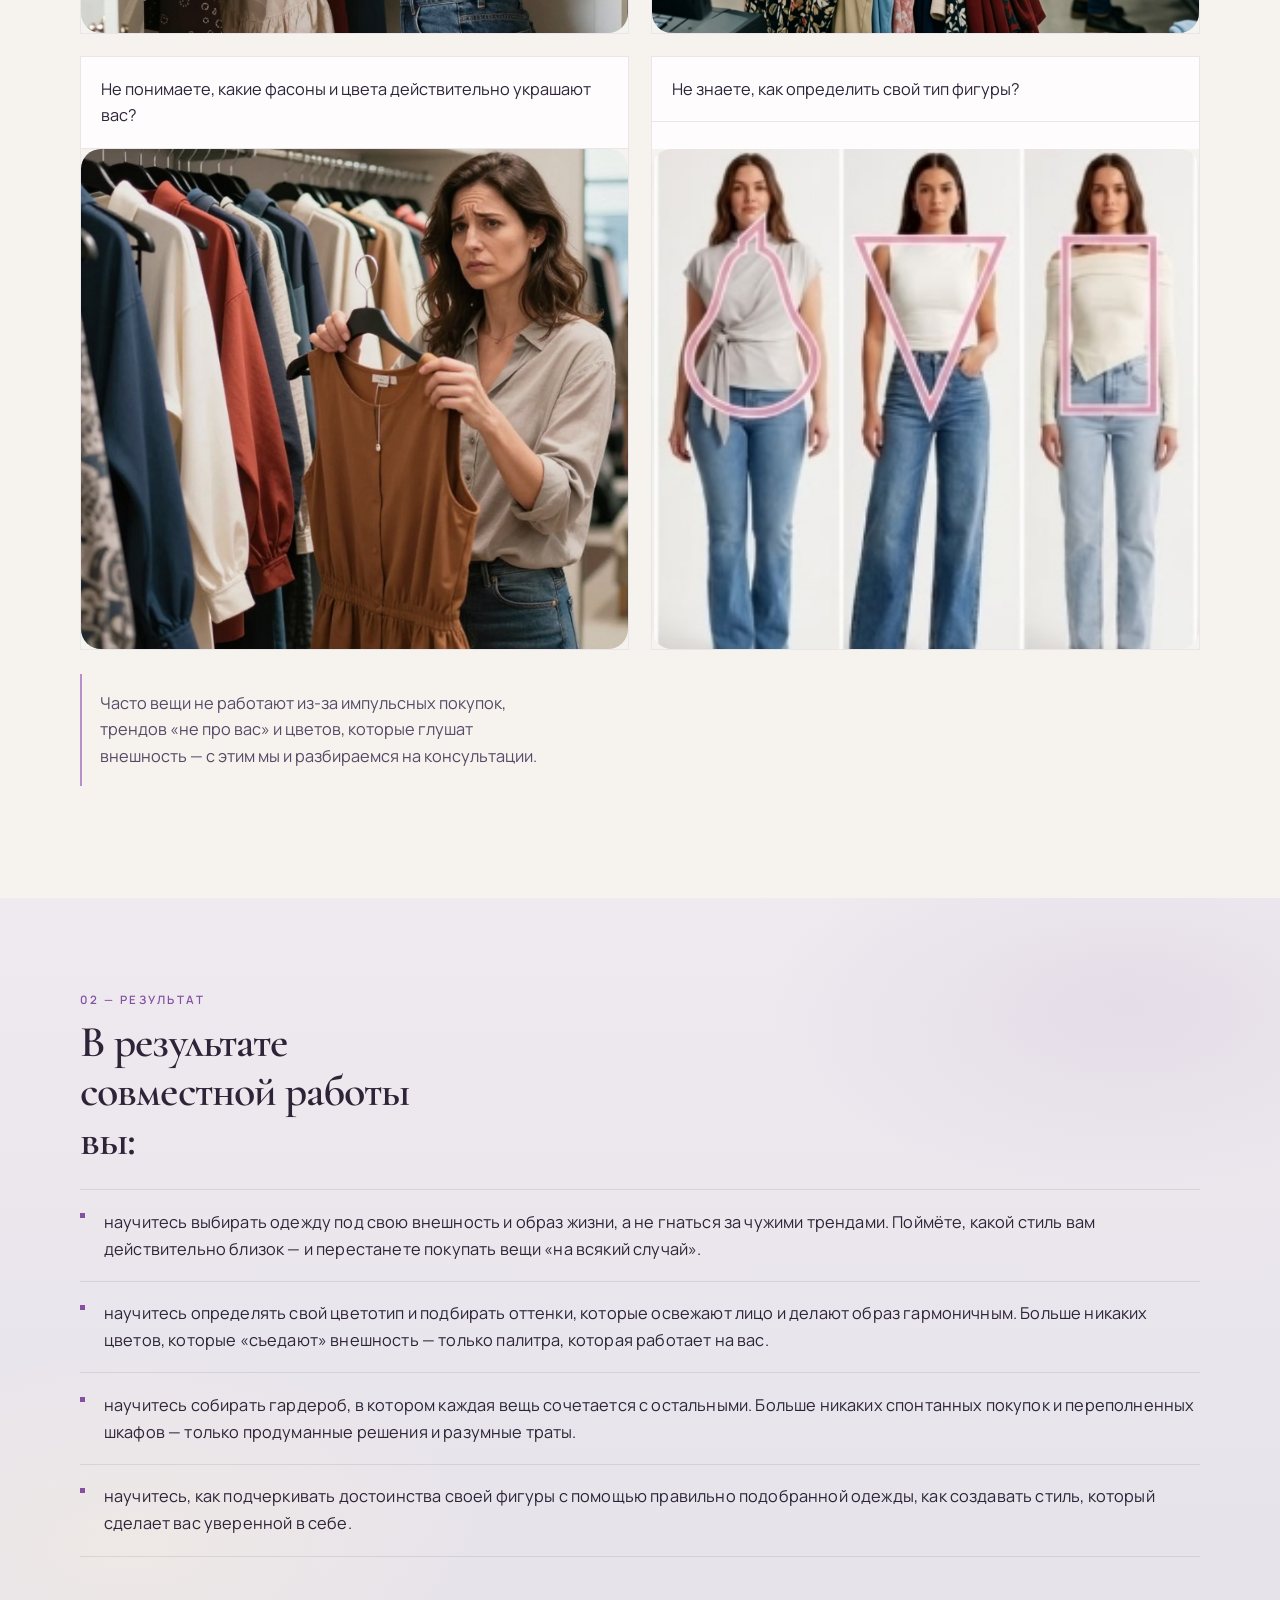
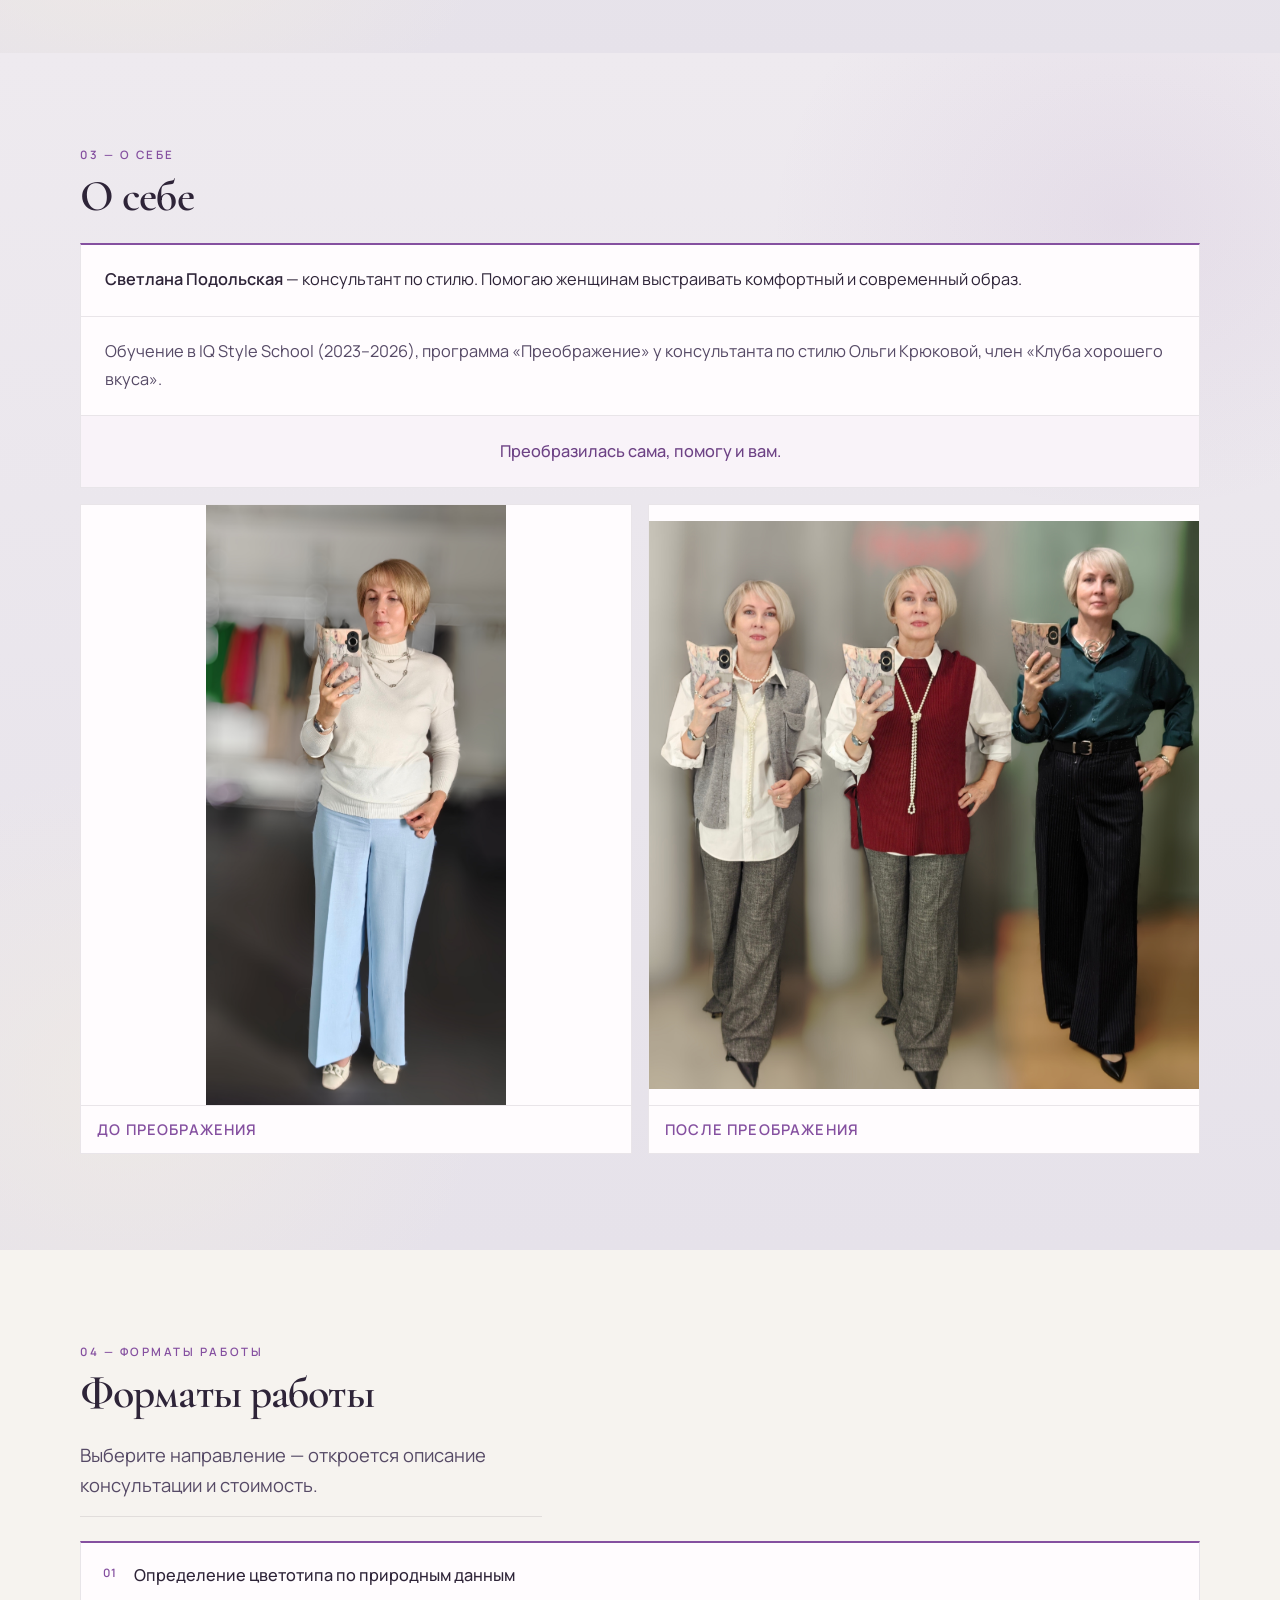
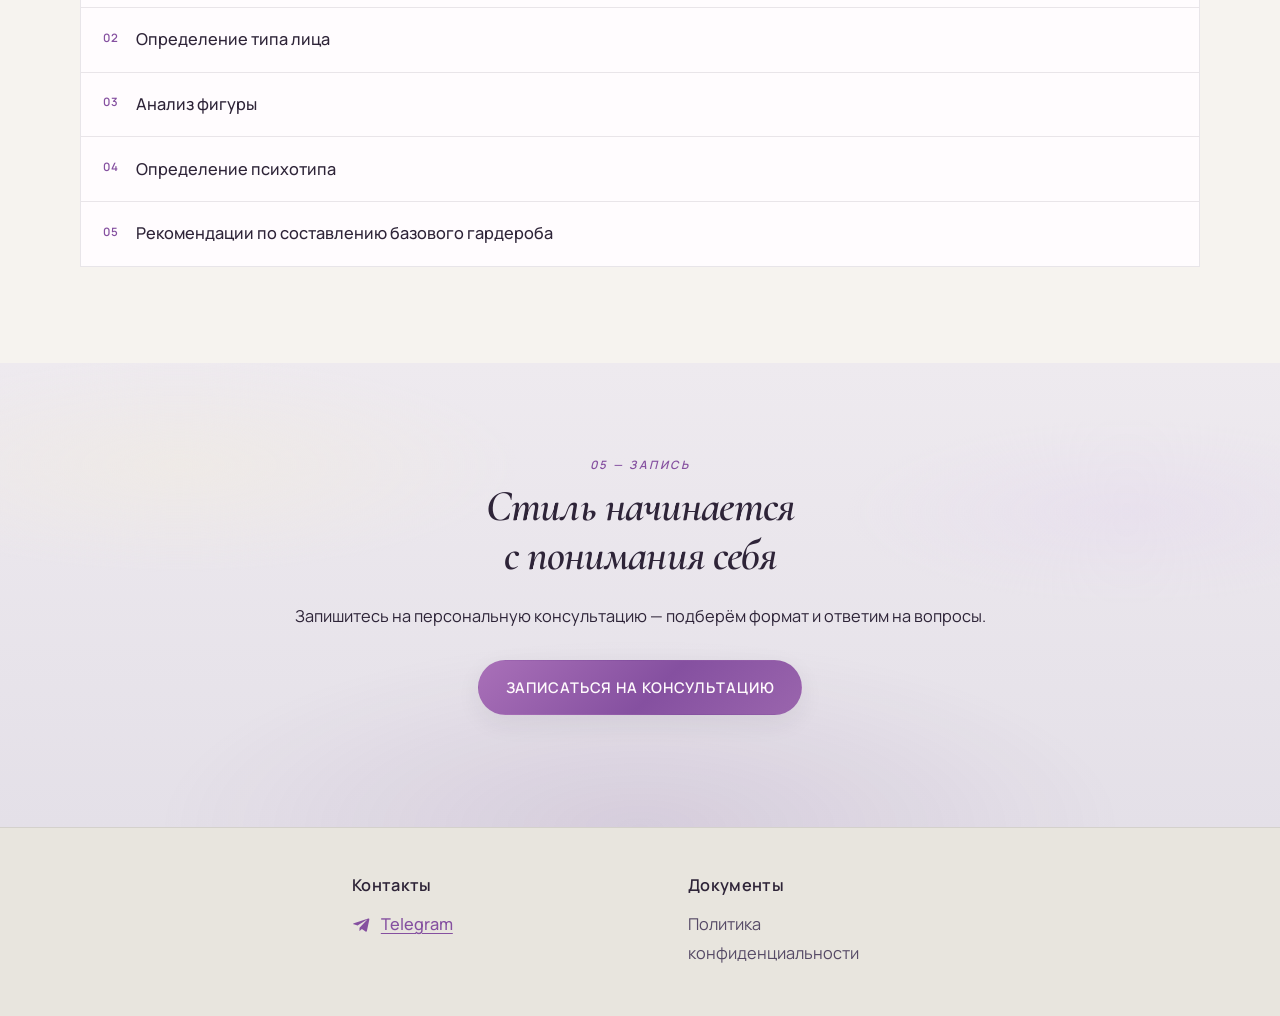
==== commit 48590fc4: "добавлены контакты и политика конфиденциальности" ====
--- a/index.html
+++ b/index.html
@@ -330,6 +330,52 @@
 
   </footer>
 
+
+
+  <div class="site-footer">
+
+    <div class="container site-footer__grid">
+
+      <div class="site-footer__col">
+
+        <h3 class="site-footer__title">Контакты</h3>
+
+        <ul class="site-footer__list site-footer__list--contacts">
+
+          <li>
+
+            <a class="site-footer__contact" href="https://t.me/swetlanapodolskaya" target="_blank" rel="noopener noreferrer">
+
+              <svg class="site-footer__icon" width="20" height="20" viewBox="0 0 24 24" aria-hidden="true"><path fill="currentColor" d="M9.04 15.39 8.9 19.1c.45 0 .65-.19.88-.42l2.11-2.02 4.38 3.22c.8.45 1.38.21 1.6-.75l2.87-13.46h.01c.26-1.2-.43-1.67-1.2-1.38L2.3 9.78c-1.16.45-1.14 1.1-.2 1.4l4.56 1.42 10.58-6.67c.5-.32.95-.14.58.18L9.04 15.39z"/></svg>
+
+              <span>Telegram</span>
+
+            </a>
+
+          </li>
+
+        </ul>
+
+      </div>
+
+      <div class="site-footer__col">
+
+        <h3 class="site-footer__title">Документы</h3>
+
+        <ul class="site-footer__list site-footer__list--docs">
+
+          <li><a class="site-footer__doc" href="#">Политика конфиденциальности</a></li>
+
+        </ul>
+
+      </div>
+
+    </div>
+
+  </div>
+
+
+
   <div class="service-modal" id="service-modal" hidden aria-hidden="true">
 
     <div class="service-modal__backdrop" data-service-close tabindex="-1" aria-hidden="true"></div>
--- a/styles.css
+++ b/styles.css
@@ -1781,3 +1781,78 @@
   cursor: not-allowed;
   transform: none;
 }
+
+/* ——— Нижний блок: контакты и документы ——— */
+.site-footer {
+  padding: clamp(2rem, 5vw, 3rem) 0;
+  background-color: var(--beige-deep);
+  border-top: 1px solid var(--line);
+}
+
+.site-footer__grid {
+  display: grid;
+  grid-template-columns: repeat(2, minmax(0, 1fr));
+  gap: 2.5rem clamp(2rem, 8vw, 6rem);
+  max-width: 36rem;
+}
+
+.site-footer__title {
+  margin: 0 0 1rem;
+  font-family: var(--font-body);
+  font-size: var(--text-body);
+  font-weight: 600;
+  color: var(--ink);
+}
+
+.site-footer__list {
+  margin: 0;
+  padding: 0;
+  list-style: none;
+}
+
+.site-footer__list li + li {
+  margin-top: 0.65rem;
+}
+
+.site-footer__contact {
+  display: inline-flex;
+  align-items: center;
+  gap: 0.55rem;
+  font-size: var(--text-body);
+  font-weight: 500;
+  color: var(--violet);
+  text-decoration: underline;
+  text-underline-offset: 0.2em;
+  transition: color 0.2s ease;
+}
+
+.site-footer__contact:hover,
+.site-footer__contact:focus-visible {
+  color: var(--violet-deep);
+  outline: none;
+}
+
+.site-footer__icon {
+  flex-shrink: 0;
+  color: var(--violet);
+}
+
+.site-footer__doc {
+  font-size: var(--text-body);
+  color: var(--ink-muted);
+  text-decoration: none;
+  transition: color 0.2s ease;
+}
+
+.site-footer__doc:hover,
+.site-footer__doc:focus-visible {
+  color: var(--violet-deep);
+  outline: none;
+}
+
+@media (max-width: 540px) {
+  .site-footer__grid {
+    grid-template-columns: 1fr;
+    gap: 2rem;
+  }
+}
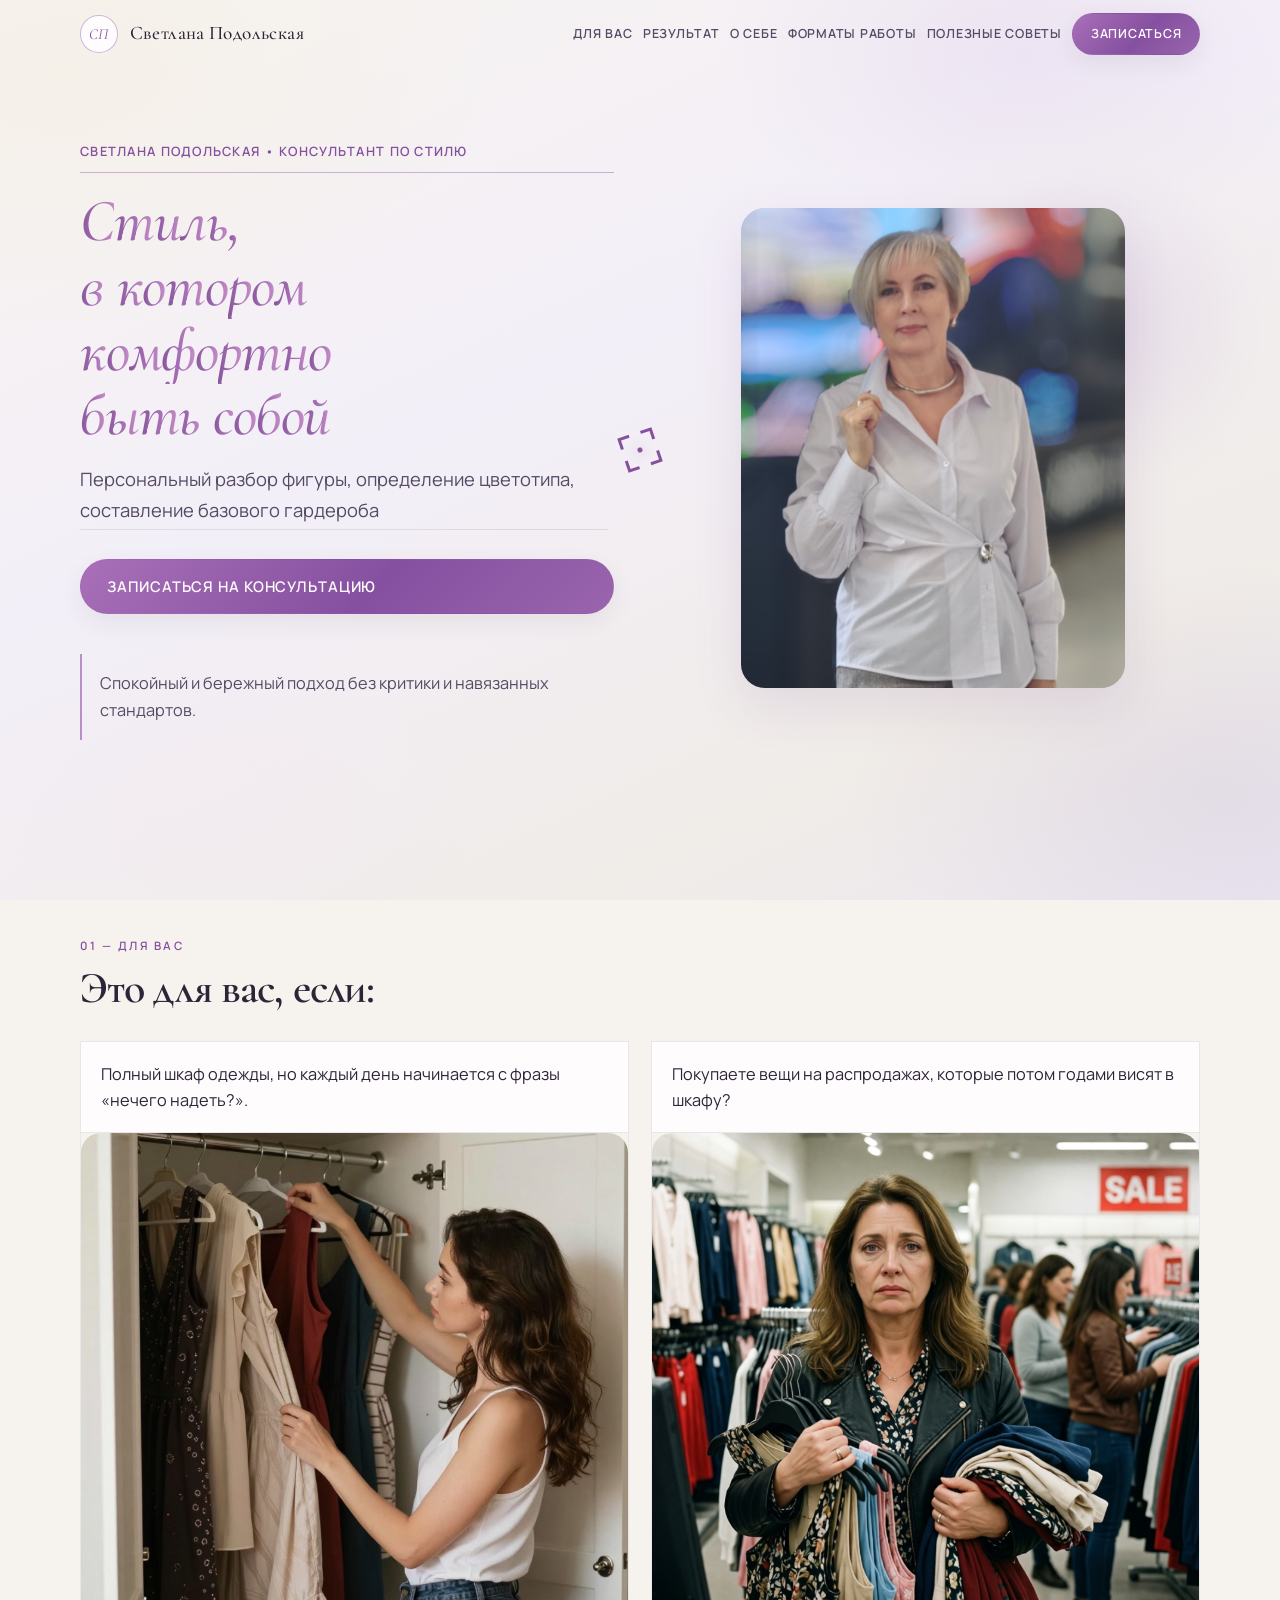
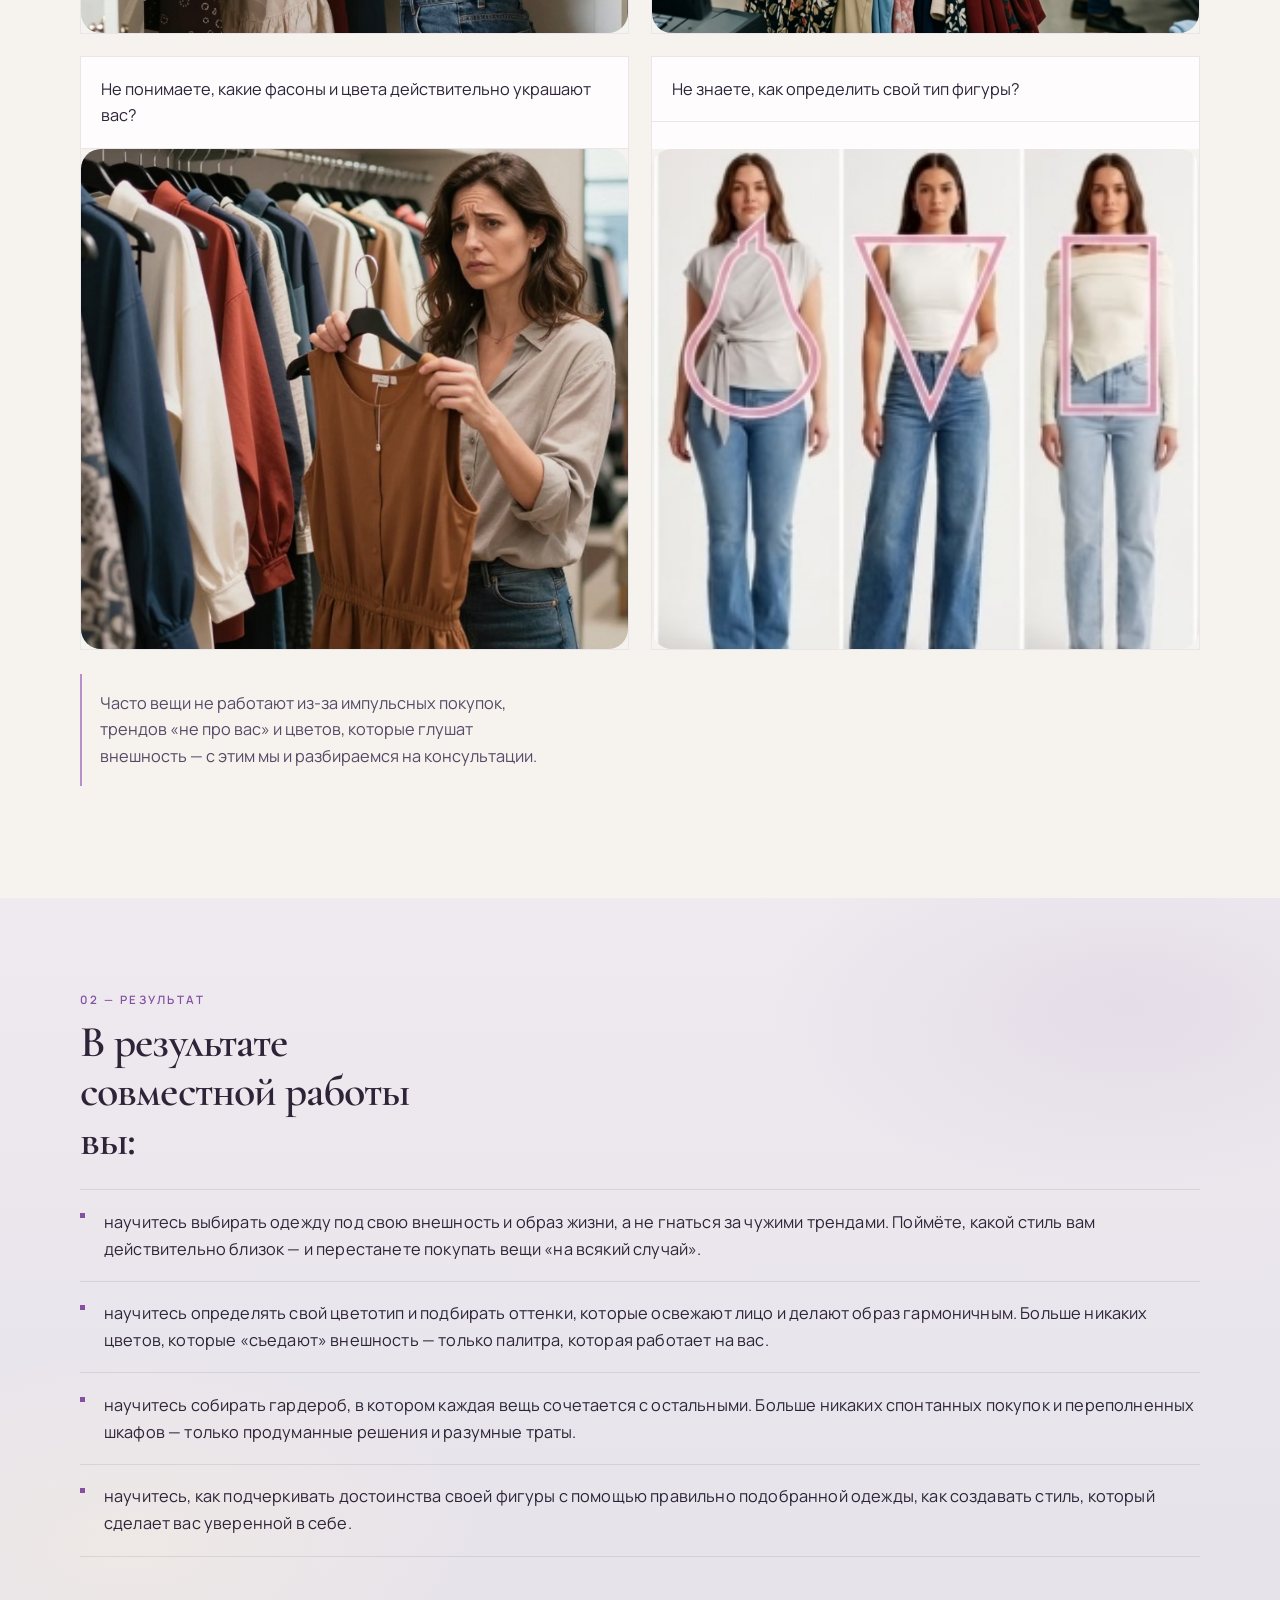
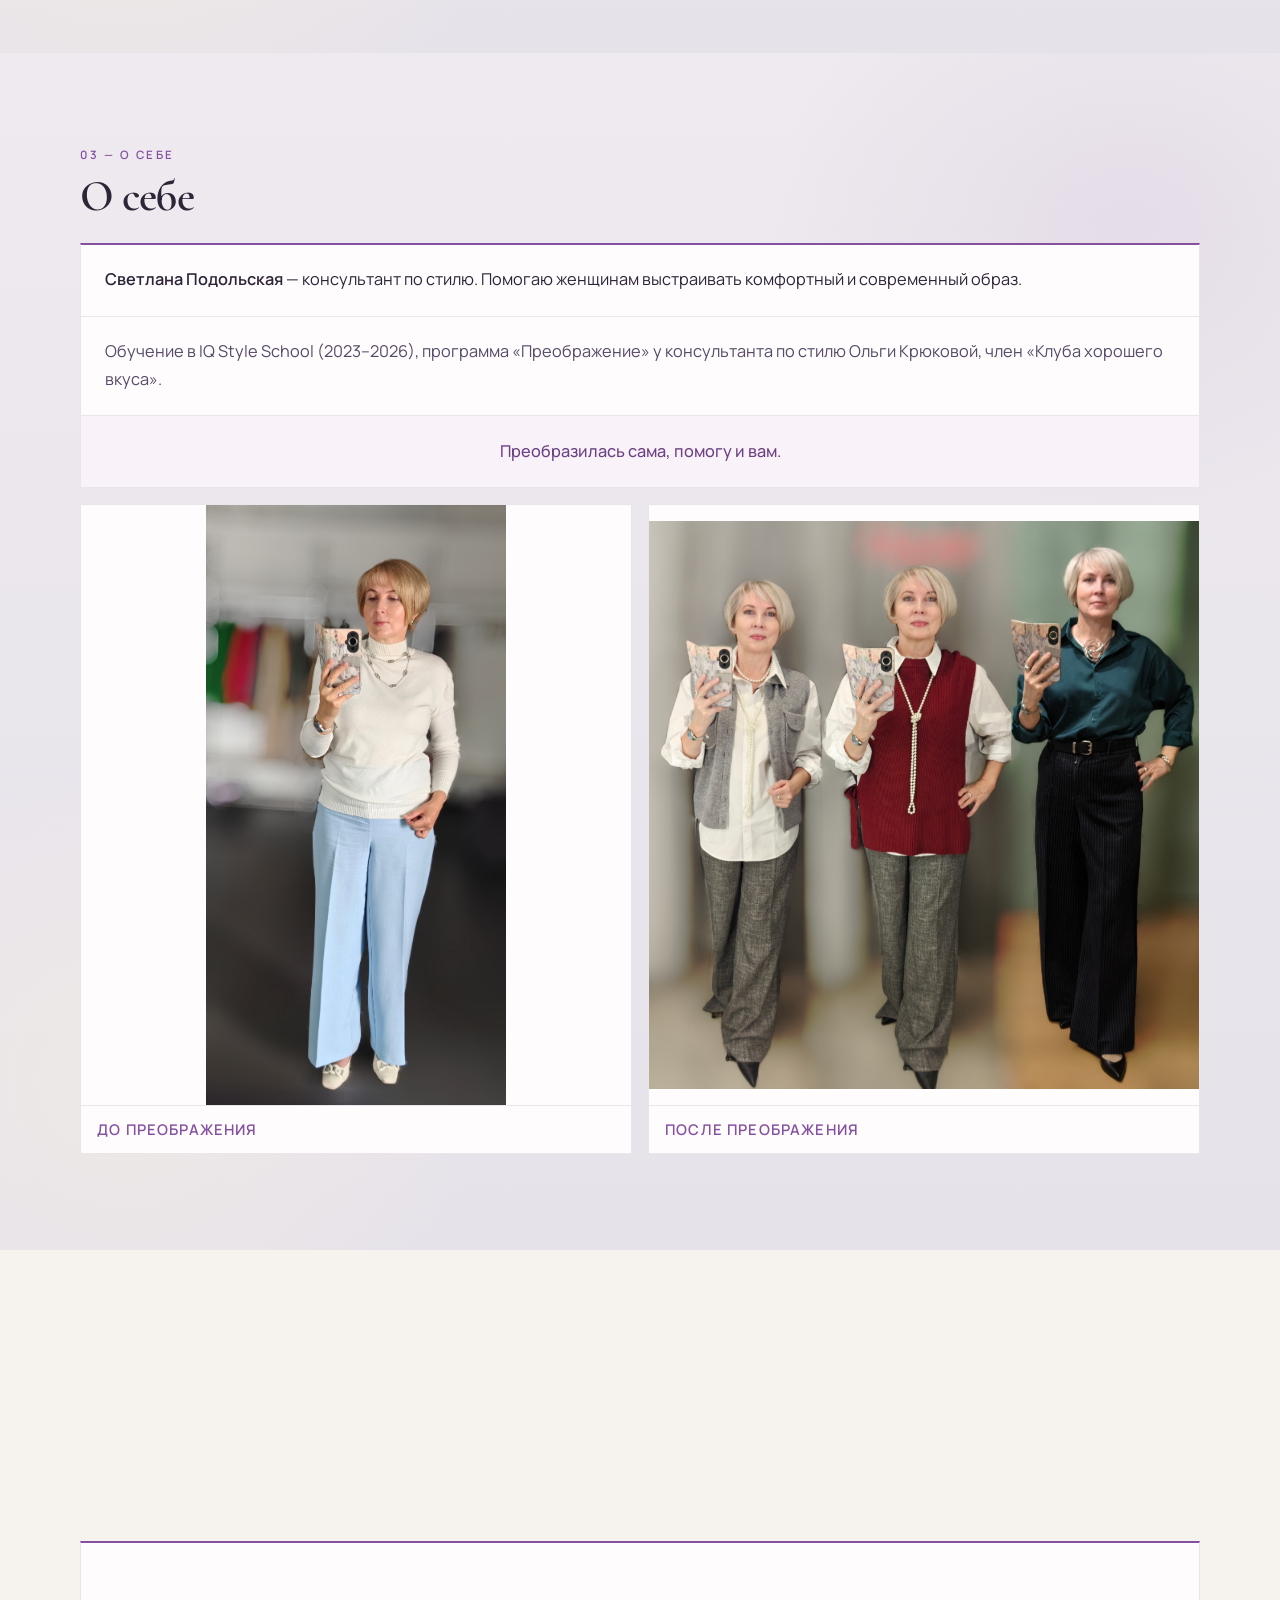
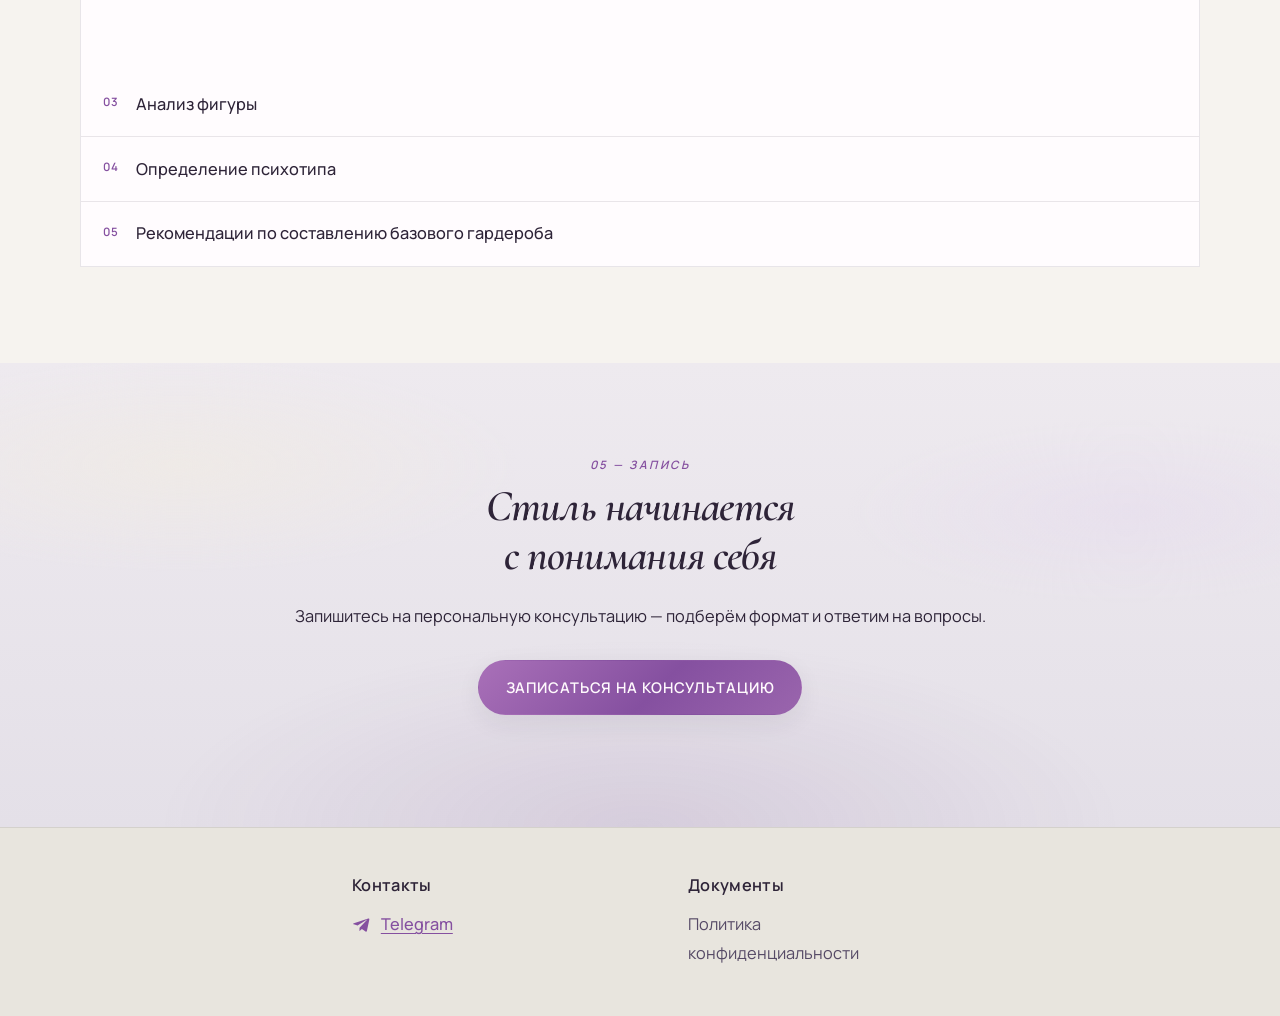
==== commit 9b32bc29: "создан документ Политика конфиденциальности" ====
--- a/index.html
+++ b/index.html
@@ -364,7 +364,7 @@
 
         <ul class="site-footer__list site-footer__list--docs">
 
-          <li><a class="site-footer__doc" href="#">Политика конфиденциальности</a></li>
+          <li><a class="site-footer__doc" href="privacy.html">Политика конфиденциальности</a></li>
 
         </ul>
 
--- a/styles.css
+++ b/styles.css
@@ -1856,3 +1856,70 @@
     gap: 2rem;
   }
 }
+
+/* ——— Юридические страницы ——— */
+.legal-page__container {
+  max-width: 46rem;
+}
+
+.legal-page__title {
+  margin-bottom: 0.5rem;
+}
+
+.legal-page__meta {
+  margin-bottom: 2rem;
+  color: var(--ink-muted);
+  font-size: var(--text-small);
+}
+
+.legal-doc {
+  border-top: 1px solid var(--line);
+}
+
+.legal-doc__section {
+  padding: 1.5rem 0;
+  border-bottom: 1px solid var(--line);
+}
+
+.legal-doc__section h2 {
+  margin: 0 0 0.85rem;
+  font-family: var(--font-body);
+  font-size: 1.05rem;
+  font-weight: 600;
+  color: var(--ink);
+}
+
+.legal-doc__section p {
+  margin: 0 0 0.85rem;
+  font-size: var(--text-body);
+  line-height: 1.75;
+  color: var(--ink);
+}
+
+.legal-doc__section p:last-child {
+  margin-bottom: 0;
+}
+
+.legal-doc__section ul {
+  margin: 0 0 0.85rem;
+  padding-left: 1.25rem;
+  font-size: var(--text-body);
+  line-height: 1.7;
+  color: var(--ink);
+}
+
+.legal-doc__section li + li {
+  margin-top: 0.35rem;
+}
+
+.legal-doc__section a {
+  color: var(--violet);
+  text-decoration: underline;
+  text-underline-offset: 0.15em;
+}
+
+.legal-doc__section a:hover,
+.legal-doc__section a:focus-visible {
+  color: var(--violet-deep);
+  outline: none;
+}
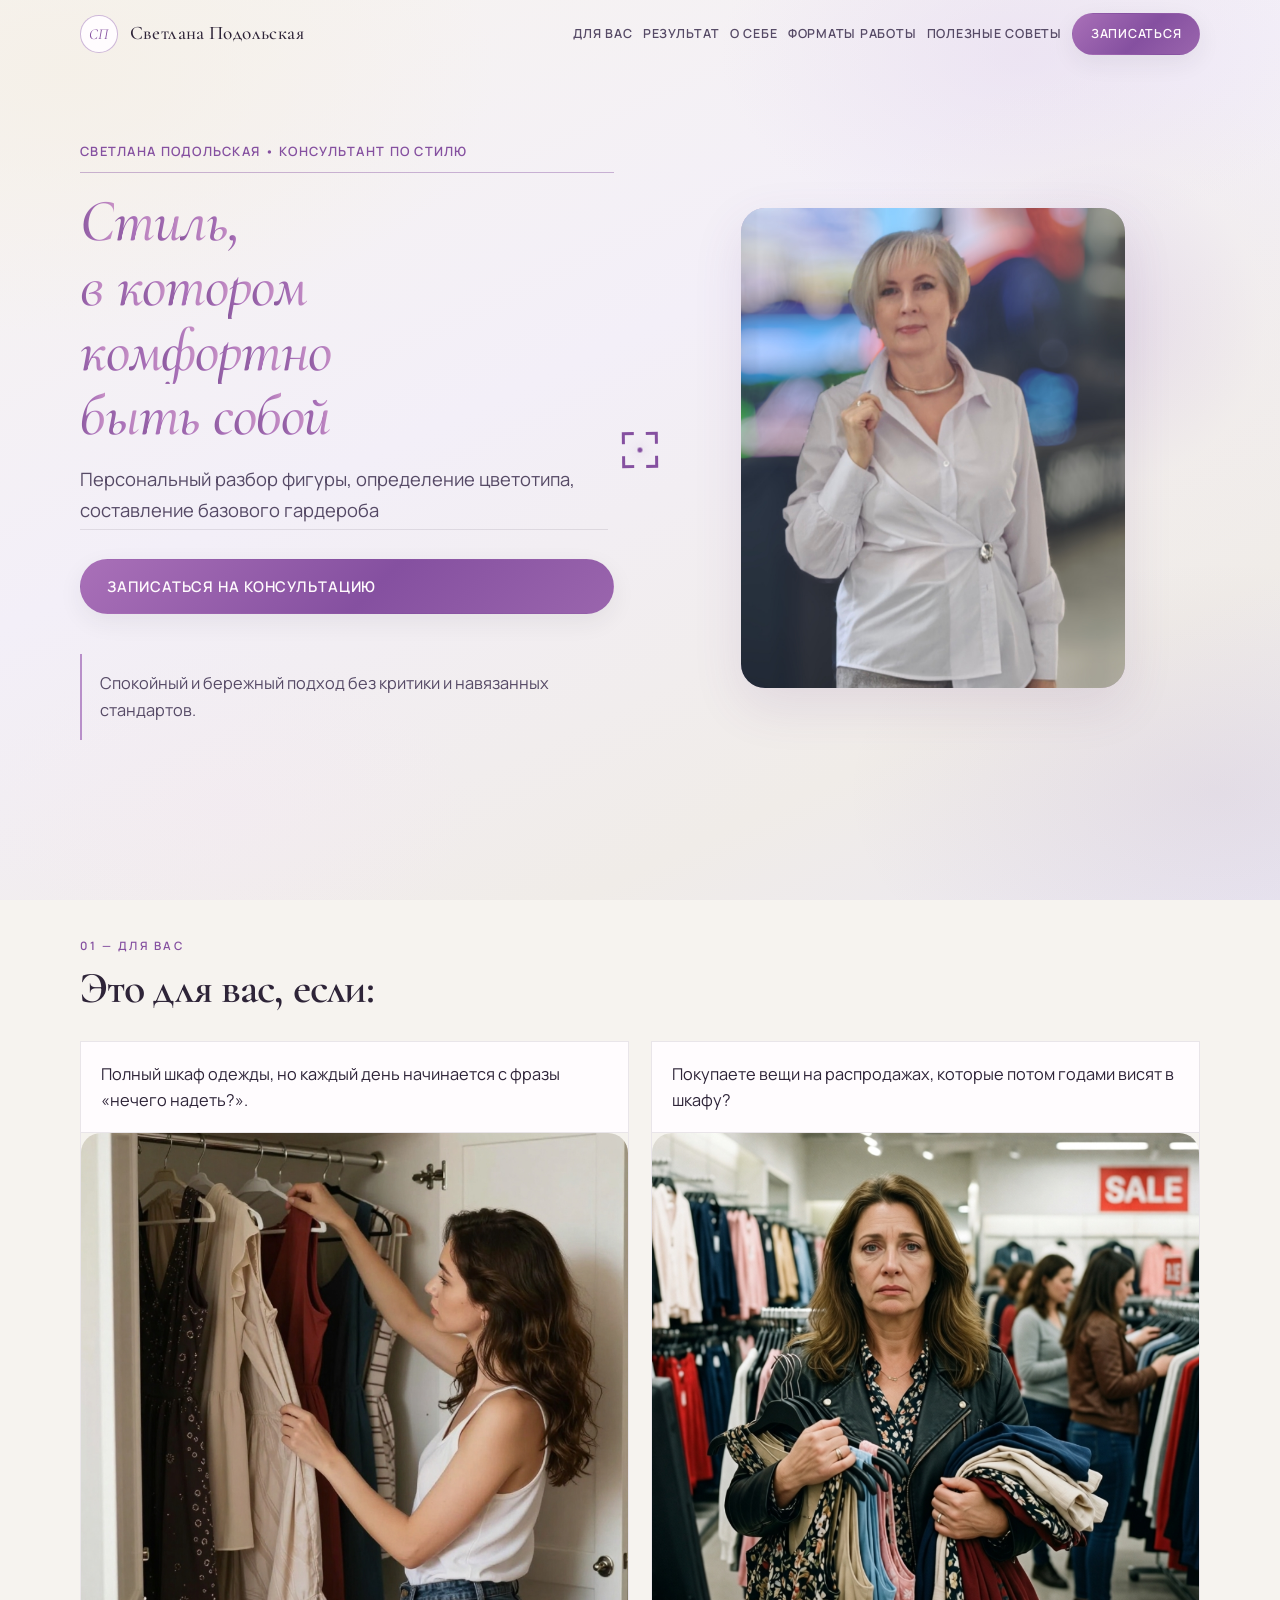
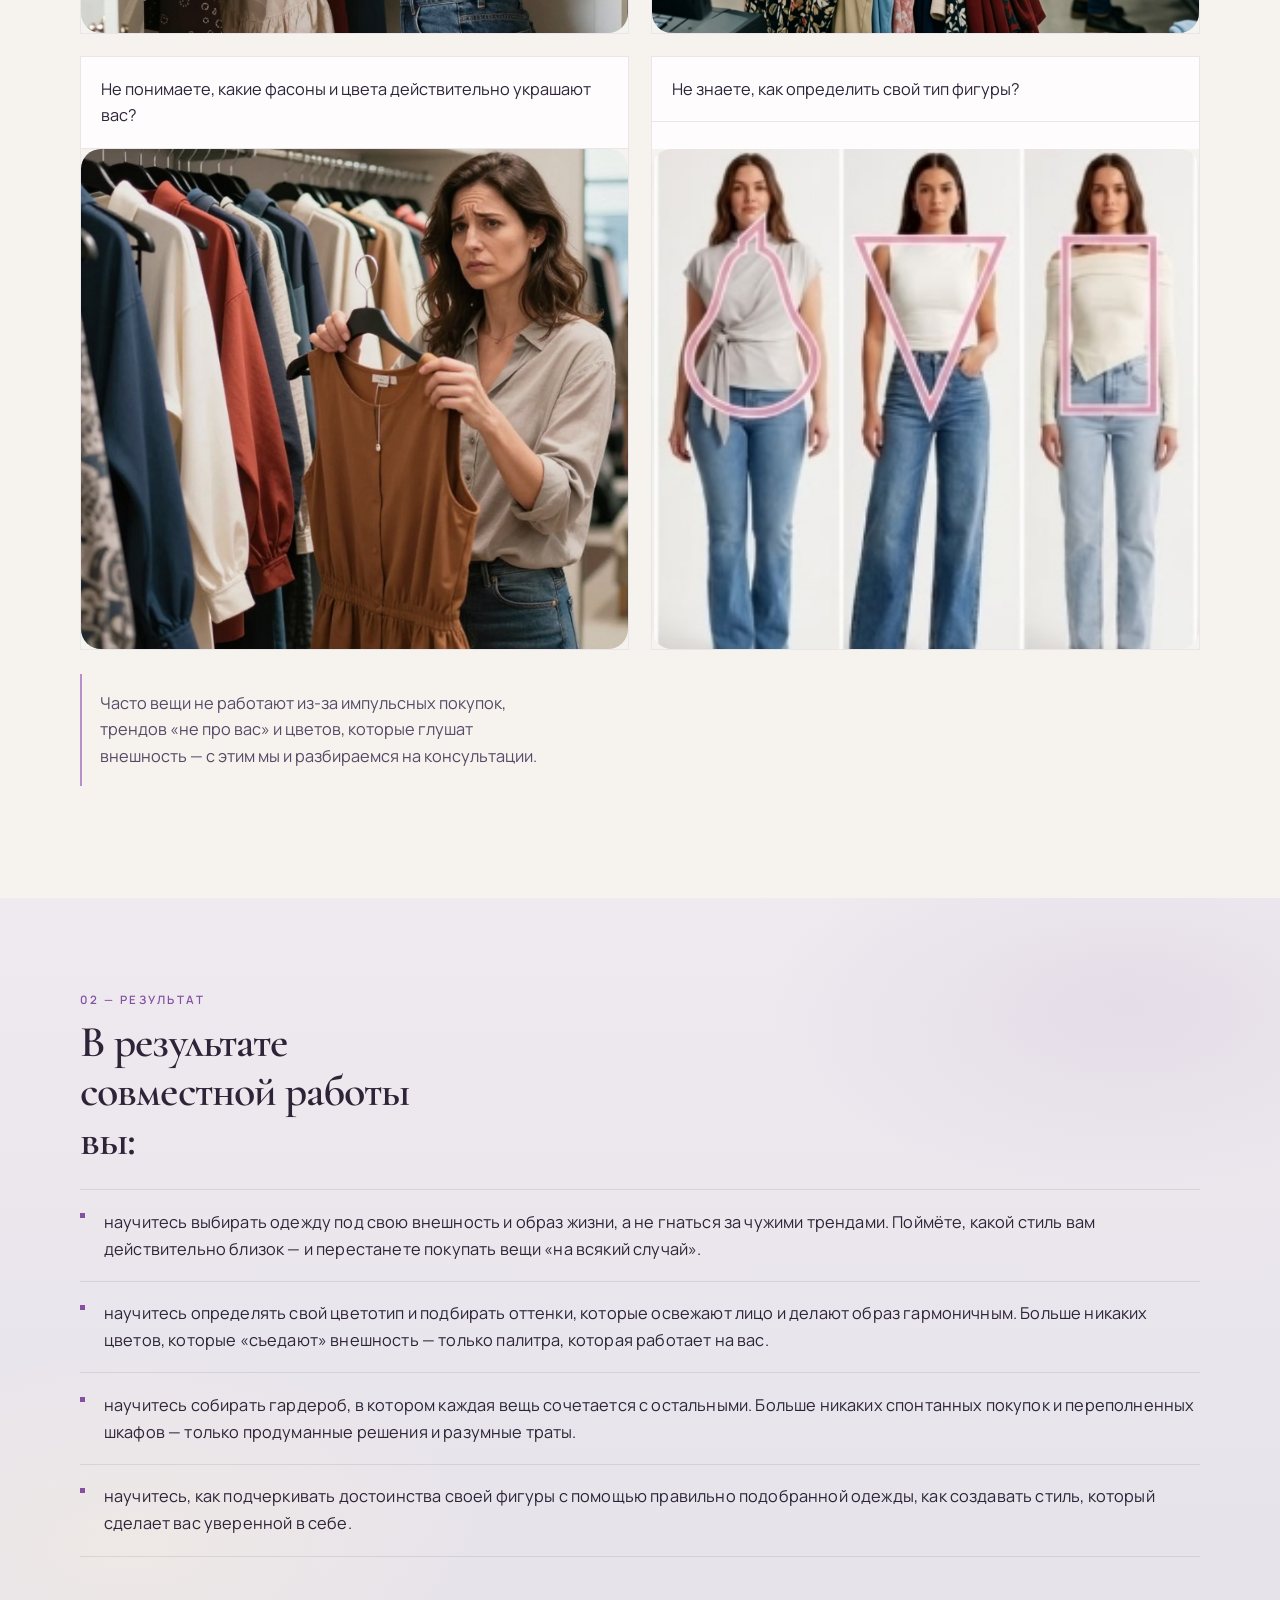
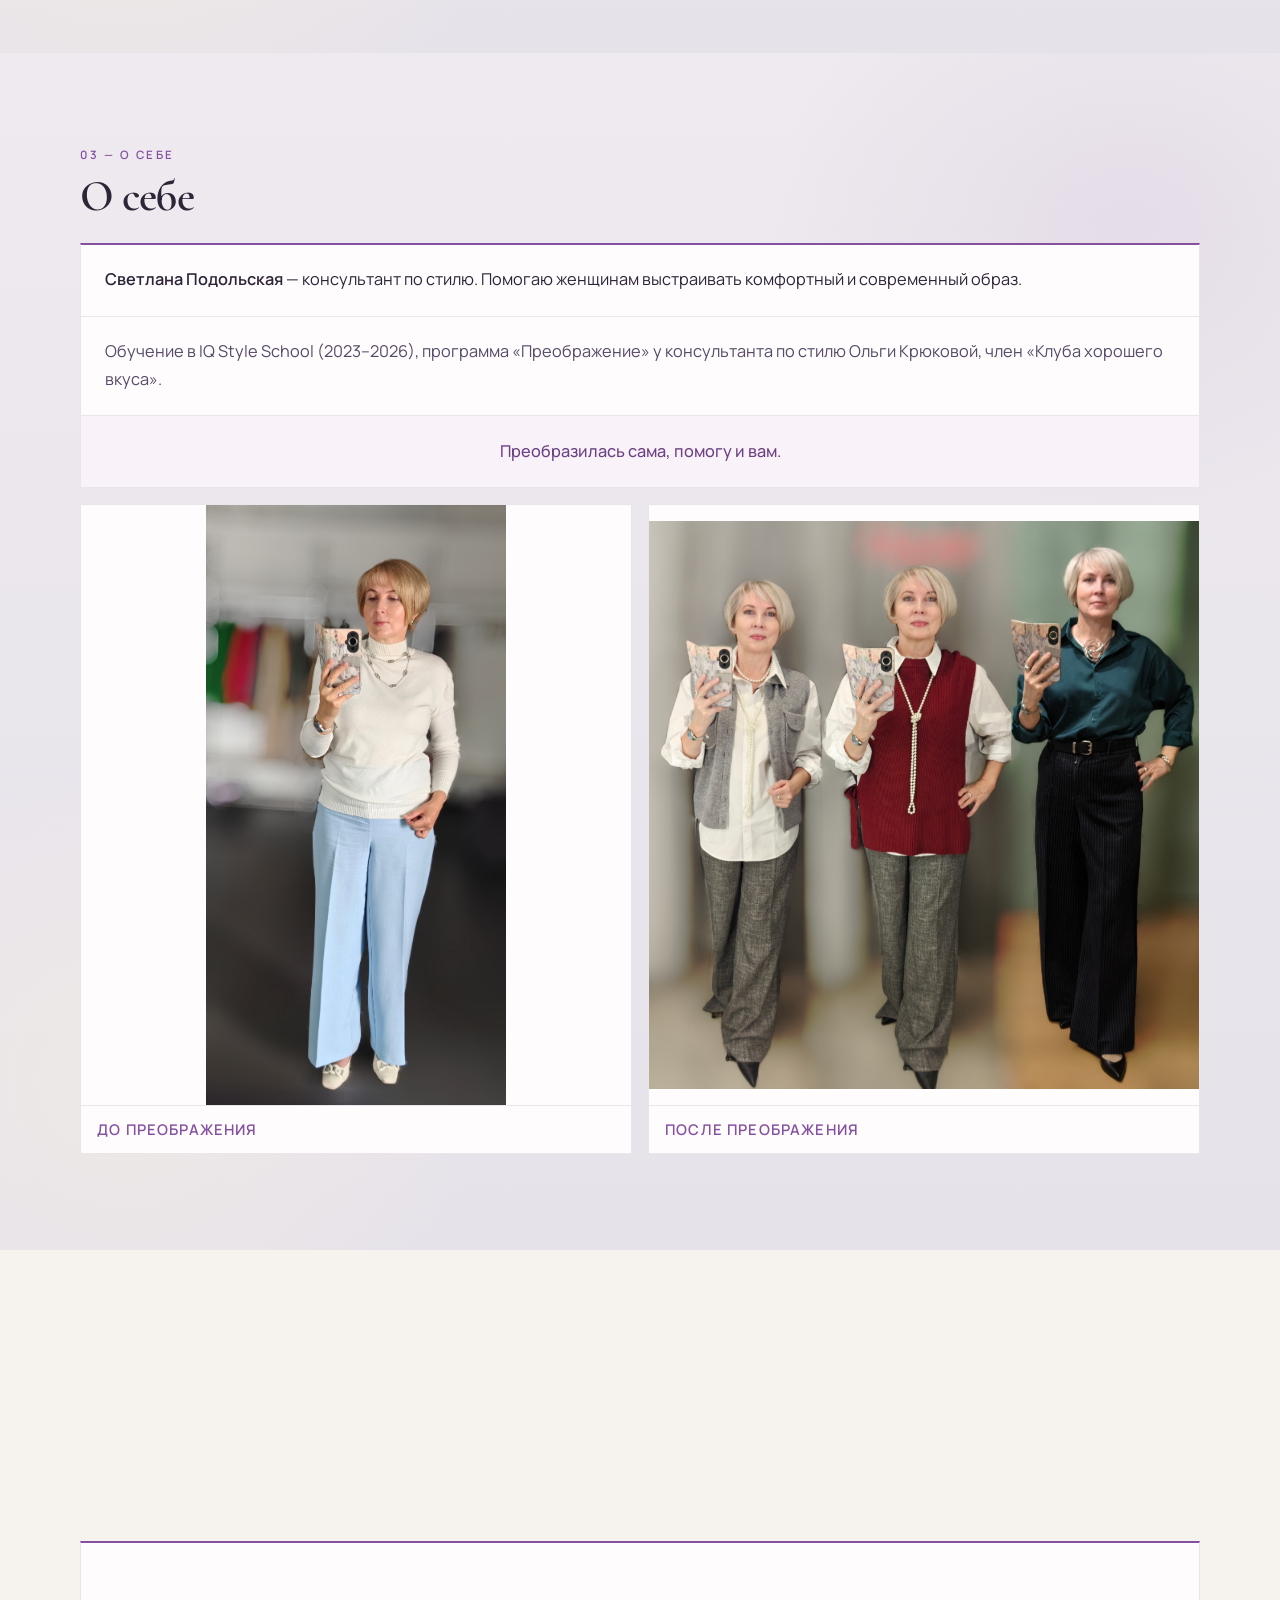
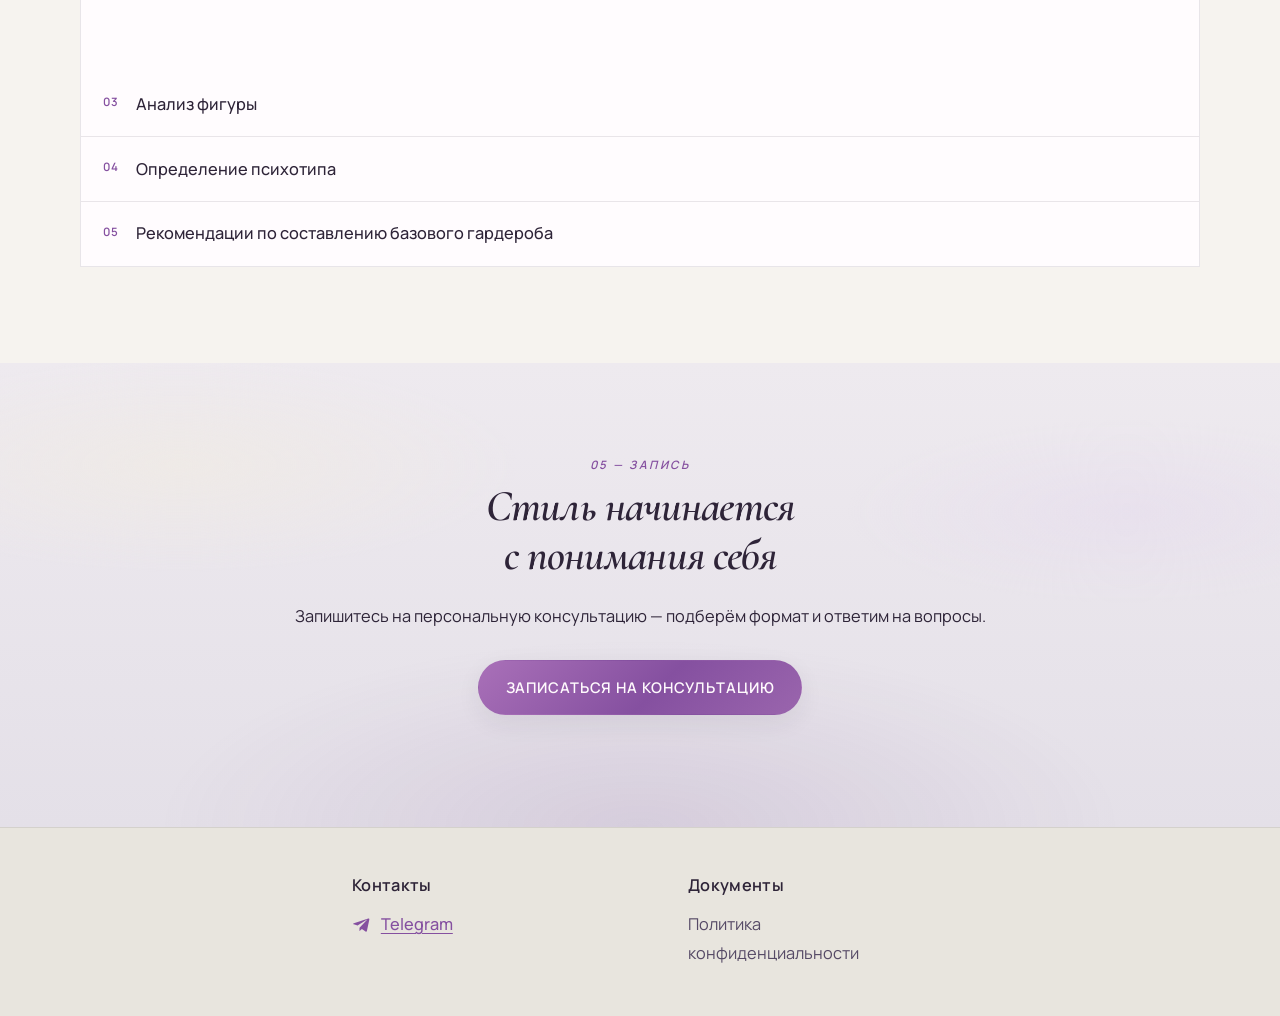
==== commit 6903dc2e: "изменили ссылку в Телеграмм на бота" ====
--- a/index.html
+++ b/index.html
@@ -344,7 +344,7 @@
 
           <li>
 
-            <a class="site-footer__contact" href="https://t.me/swetlanapodolskaya" target="_blank" rel="noopener noreferrer">
+            <a class="site-footer__contact" href="https://t.me/managerfilm_bot" target="_blank" rel="noopener noreferrer">
 
               <svg class="site-footer__icon" width="20" height="20" viewBox="0 0 24 24" aria-hidden="true"><path fill="currentColor" d="M9.04 15.39 8.9 19.1c.45 0 .65-.19.88-.42l2.11-2.02 4.38 3.22c.8.45 1.38.21 1.6-.75l2.87-13.46h.01c.26-1.2-.43-1.67-1.2-1.38L2.3 9.78c-1.16.45-1.14 1.1-.2 1.4l4.56 1.42 10.58-6.67c.5-.32.95-.14.58.18L9.04 15.39z"/></svg>
 
